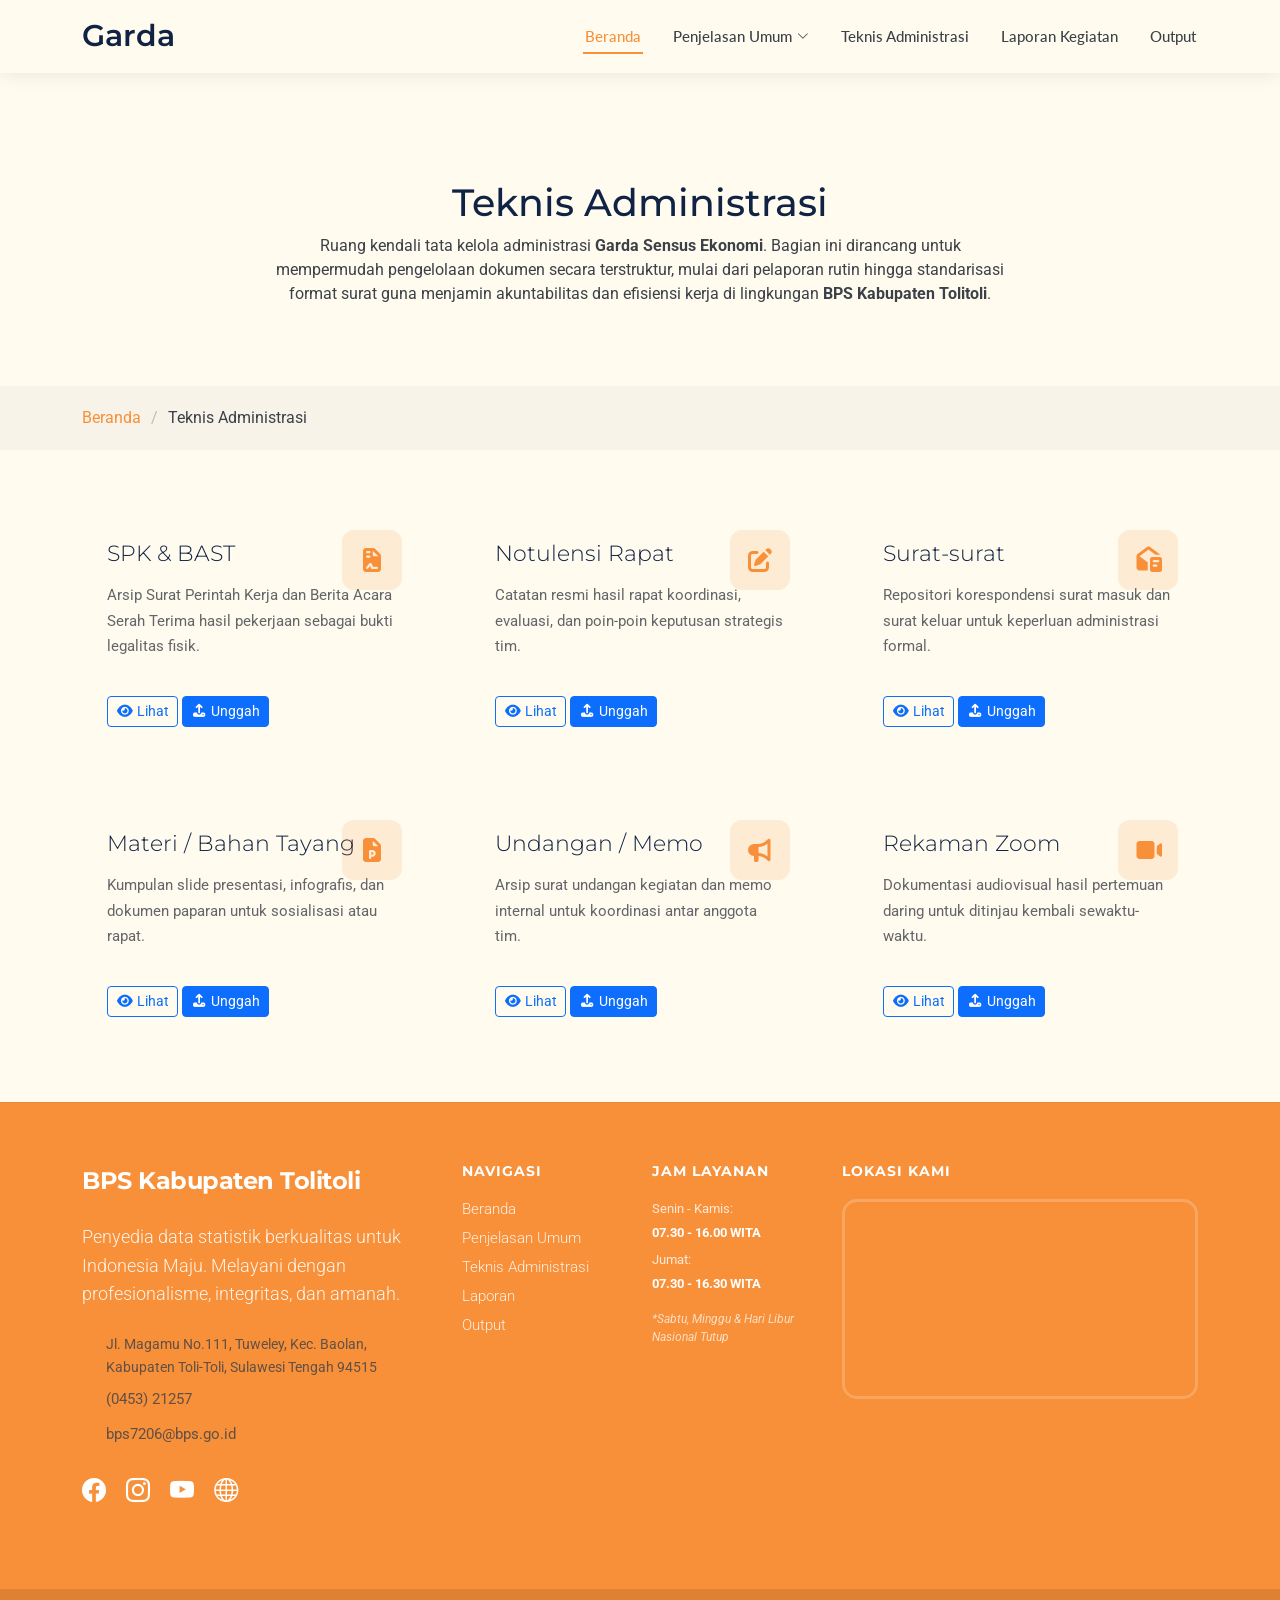
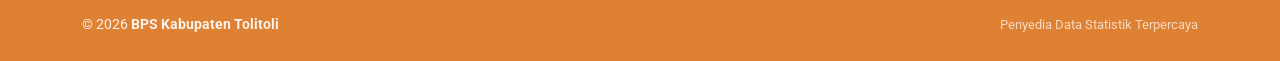
==== administrasi.html @ 2166f440 "push lagi ya" ====
<!DOCTYPE html>
<html lang="en">

<head>
  <meta charset="utf-8">
  <meta content="width=device-width, initial-scale=1.0" name="viewport">
  <title>Teknis Administrasi Garda Sensus Ekonomi</title>
  <meta name="description" content="">
  <meta name="keywords" content="">

  <!-- Favicons -->
  <link href="assets/img/favicon.png" rel="icon">
  <link href="assets/img/apple-touch-icon.png" rel="apple-touch-icon">

  <!-- Fonts -->
  <link href="https://fonts.googleapis.com" rel="preconnect">
  <link href="https://fonts.gstatic.com" rel="preconnect" crossorigin>
  <link
    href="https://fonts.googleapis.com/css2?family=Roboto:ital,wght@0,100;0,300;0,400;0,500;0,700;0,900;1,100;1,300;1,400;1,500;1,700;1,900&family=Montserrat:ital,wght@0,100;0,200;0,300;0,400;0,500;0,600;0,700;0,800;0,900;1,100;1,200;1,300;1,400;1,500;1,600;1,700;1,800;1,900&family=Lato:ital,wght@0,100;0,300;0,400;0,700;0,900;1,100;1,300;1,400;1,700;1,900&display=swap"
    rel="stylesheet">

  <!-- Vendor CSS Files -->
  <link href="assets/vendor/bootstrap/css/bootstrap.min.css" rel="stylesheet">
  <link href="assets/vendor/bootstrap-icons/bootstrap-icons.css" rel="stylesheet">
  <link href="assets/vendor/aos/aos.css" rel="stylesheet">
  <link href="assets/vendor/glightbox/css/glightbox.min.css" rel="stylesheet">
  <link href="assets/vendor/fontawesome-free/css/all.min.css" rel="stylesheet">
  <link href="assets/vendor/swiper/swiper-bundle.min.css" rel="stylesheet">

  <!-- Main CSS File -->
  <link href="assets/css/main.css" rel="stylesheet">

  <!-- =======================================================
  * Template Name: Garda
  * Template URL: https://bootstrapmade.com/Garda-bootstrap-template/
  * Updated: Jul 23 2025 with Bootstrap v5.3.7
  * Author: BootstrapMade.com
  * License: https://bootstrapmade.com/license/
  ======================================================== -->
</head>

<body class="administrasi-page">

  <header id="header" class="header fixed-top">

    <div class="branding d-flex align-items-cente">

       <div class="container position-relative d-flex align-items-center justify-content-between">
        <a href="index.html" class="logo d-flex align-items-center">
          <!-- Uncomment the line below if you also wish to use an image logo -->
          <!-- <img src="assets/img/logo.webp" alt=""> -->
          <h1 class="sitename">Garda</h1>
        </a>

        <nav id="navmenu" class="navmenu">
          <ul>
             <li><a href="index.html" class="active">Beranda</a></li>
            <li class="dropdown"><a href="penjelasan.html"><span>Penjelasan Umum</span> <i class="bi bi-chevron-down toggle-dropdown"></i></a>
            <ul>
              <li><a href="penjelasan.html">Sensus Ekonomi</a></li>
              <li><a href="tim.html">Tim Pelaksana</a></li>
              <li><a href="kbli.html">KBLI</a></li>
            </ul>
            </li>
            <li><a href="administrasi.html">Teknis Administrasi</a></li>
            <li><a href="laporan.html">Laporan Kegiatan</a></li>
            <li><a href="publikasi.html">Output</a></li>
        </nav>

      </div>

    </div>

  </header>

  <main class="main">

    <div class="page-title">
  <div class="heading">
    <div class="container">
      <div class="row d-flex justify-content-center text-center">
        <div class="col-lg-8">
          <h1 class="heading-title">Teknis Administrasi</h1>
          <p class="mb-0">
            Ruang kendali tata kelola administrasi <strong>Garda Sensus Ekonomi</strong>. 
            Bagian ini dirancang untuk mempermudah pengelolaan dokumen secara terstruktur, 
            mulai dari pelaporan rutin hingga standarisasi format surat guna menjamin 
            akuntabilitas dan efisiensi kerja di lingkungan <strong>BPS Kabupaten Tolitoli</strong>.
          </p>
        </div>
      </div>
    </div>
  </div>
  <nav class="breadcrumbs">
    <div class="container">
      <ol>
        <li><a href="index.html">Beranda</a></li>
        <li class="current">Teknis Administrasi</li>
      </ol>
    </div>
  </nav>
</div>


    <section id="administration" class="administrasi section">

  <div class="container" data-aos="fade-up" data-aos-delay="100">

    <div class="row g-5">

      <div class="col-lg-4 col-md-6" data-aos="fade-up" data-aos-delay="100">
        <div class="administrasi-card">
          <div class="administrasi-icon">
            <i class="fas fa-file-contract"></i>
          </div>
          <div class="administrasi-content">
            <h3>SPK & BAST</h3>
            <p>Arsip Surat Perintah Kerja dan Berita Acara Serah Terima hasil pekerjaan sebagai bukti legalitas fisik.</p>
            <div class="admin-actions mt-3">
              <a href="https://drive.google.com/open?id=1P-0FDUHivV0PxVBjLTnpWnWjV_dIETHC&usp=drive_fs" target="_blank" class="btn btn-sm btn-outline-primary"><i class="fas fa-eye"></i> Lihat</a>
              <a href="https://drive.google.com/open?id=1P-0FDUHivV0PxVBjLTnpWnWjV_dIETHC&usp=drive_fs" target="_blank" class="btn btn-sm btn-primary"><i class="fas fa-upload"></i> Unggah</a>
            </div>
          </div>
        </div>
      </div>

      <div class="col-lg-4 col-md-6" data-aos="fade-up" data-aos-delay="200">
        <div class="administrasi-card">
          <div class="administrasi-icon">
            <i class="fas fa-edit"></i>
          </div>
          <div class="administrasi-content">
            <h3>Notulensi Rapat</h3>
            <p>Catatan resmi hasil rapat koordinasi, evaluasi, dan poin-poin keputusan strategis tim.</p>
            <div class="admin-actions mt-3">
              <a href="https://drive.google.com/open?id=1msgdlJ3y1T_VR_vnIwC_SamZsKoC79ji&usp=drive_fs" target="_blank" class="btn btn-sm btn-outline-primary"><i class="fas fa-eye"></i> Lihat</a>
              <a href="https://drive.google.com/open?id=1msgdlJ3y1T_VR_vnIwC_SamZsKoC79ji&usp=drive_fs" target="_blank" class="btn btn-sm btn-primary"><i class="fas fa-upload"></i> Unggah</a>
            </div>
          </div>
        </div>
      </div>

      <div class="col-lg-4 col-md-6" data-aos="fade-up" data-aos-delay="300">
        <div class="administrasi-card">
          <div class="administrasi-icon">
            <i class="fas fa-envelope-open-text"></i>
          </div>
          <div class="administrasi-content">
            <h3>Surat-surat</h3>
            <p>Repositori korespondensi surat masuk dan surat keluar untuk keperluan administrasi formal.</p>
            <div class="admin-actions mt-3">
              <a href="https://drive.google.com/open?id=1wO98ggQ3fgaYRsSZvo2kFAhRefDLG16Z&usp=drive_fs" target="_blank" class="btn btn-sm btn-outline-primary"><i class="fas fa-eye"></i> Lihat</a>
              <a href="https://drive.google.com/open?id=1wO98ggQ3fgaYRsSZvo2kFAhRefDLG16Z&usp=drive_fs" target="_blank" class="btn btn-sm btn-primary"><i class="fas fa-upload"></i> Unggah</a>
            </div>
          </div>
        </div>
      </div>

      <div class="col-lg-4 col-md-6" data-aos="fade-up" data-aos-delay="100">
        <div class="administrasi-card">
          <div class="administrasi-icon">
            <i class="fas fa-file-powerpoint"></i>
          </div>
          <div class="administrasi-content">
            <h3>Materi / Bahan Tayang</h3>
            <p>Kumpulan slide presentasi, infografis, dan dokumen paparan untuk sosialisasi atau rapat.</p>
            <div class="admin-actions mt-3">
              <a href="https://drive.google.com/open?id=1BdbtXrxg4dm65u33JJYekwu1gs875p7P&usp=drive_fs" target="_blank" class="btn btn-sm btn-outline-primary"><i class="fas fa-eye"></i> Lihat</a>
              <a href="https://drive.google.com/open?id=1BdbtXrxg4dm65u33JJYekwu1gs875p7P&usp=drive_fs" target="_blank" class="btn btn-sm btn-primary"><i class="fas fa-upload"></i> Unggah</a>
            </div>
          </div>
        </div>
      </div>

      <div class="col-lg-4 col-md-6" data-aos="fade-up" data-aos-delay="200">
        <div class="administrasi-card">
          <div class="administrasi-icon">
            <i class="fas fa-bullhorn"></i>
          </div>
          <div class="administrasi-content">
            <h3>Undangan / Memo</h3>
            <p>Arsip surat undangan kegiatan dan memo internal untuk koordinasi antar anggota tim.</p>
            <div class="admin-actions mt-3">
              <a href="https://drive.google.com/open?id=18UB121H949dPZmFdkgupV06TaBXn5PBU&usp=drive_fs" target="_blank" class="btn btn-sm btn-outline-primary"><i class="fas fa-eye"></i> Lihat</a>
              <a href="https://drive.google.com/open?id=18UB121H949dPZmFdkgupV06TaBXn5PBU&usp=drive_fs" target="_blank" class="btn btn-sm btn-primary"><i class="fas fa-upload"></i> Unggah</a>
            </div>
          </div>
        </div>
      </div>

      <div class="col-lg-4 col-md-6" data-aos="fade-up" data-aos-delay="300">
        <div class="administrasi-card">
          <div class="administrasi-icon">
            <i class="fas fa-video"></i>
          </div>
          <div class="administrasi-content">
            <h3>Rekaman Zoom</h3>
            <p>Dokumentasi audiovisual hasil pertemuan daring untuk ditinjau kembali sewaktu-waktu.</p>
            <div class="admin-actions mt-3">
              <a href="https://drive.google.com/open?id=1wtiLKe7yTajeYJcv5vy4sDm6y9-7ROGB&usp=drive_fs" target="_blank" class="btn btn-sm btn-outline-primary"><i class="fas fa-eye"></i> Lihat</a>
              <a href="https://drive.google.com/open?id=1wtiLKe7yTajeYJcv5vy4sDm6y9-7ROGB&usp=drive_fs" target="_blank" class="btn btn-sm btn-primary"><i class="fas fa-upload"></i> Unggah</a>
            </div>
          </div>
        </div>
      </div>

    </div>
  </div>

</section>
  </main>

<footer id="footer" class="footer-16 footer position-relative" style="background-color: var(--accent-color); color: #ffffff; padding-top: 60px;">

  <div class="container">
    <div class="footer-main" data-aos="fade-up" data-aos-delay="100">
      <div class="row align-items-start">

        <div class="col-lg-4">
          <div class="brand-section">
            <a href="index.html" class="logo d-flex align-items-center mb-4" style="text-decoration: none;">
              <span class="sitename" style="color: #ffffff; font-weight: 700; font-size: 1.5rem;">BPS Kabupaten Tolitoli</span>
            </a>
            <p class="brand-description" style="color: rgba(255, 255, 255, 0.9); line-height: 1.6;">
              Penyedia data statistik berkualitas untuk Indonesia Maju. Melayani dengan profesionalisme, integritas, dan amanah.
            </p>

            <div class="contact-info mt-4">
              <div class="contact-item mb-2">
                <i class="bi bi-geo-alt-fill me-2"></i>
                <span style="font-size: 0.9rem;">Jl. Magamu No.111, Tuweley, Kec. Baolan, Kabupaten Toli-Toli, Sulawesi Tengah 94515</span>
              </div>
              <div class="contact-item mb-2">
                <i class="bi bi-telephone-fill me-2"></i>
                <span>(0453) 21257</span>
              </div>
              <div class="contact-item mb-2">
                <i class="bi bi-envelope-fill me-2"></i>
                <span>bps7206@bps.go.id</span>
              </div>
            </div>

            <div class="social-links mt-4">
              <a href="" class="me-3 text-white"><i class="bi bi-facebook fs-4"></i></a>
              <a href="" class="me-3 text-white"><i class="bi bi-instagram fs-4"></i></a>
              <a href="" class="me-3 text-white"><i class="bi bi-youtube fs-4"></i></a>
              <a href="" class="text-white"><i class="bi bi-globe fs-4"></i></a>
            </div>
          </div>
        </div>

        <div class="col-lg-4 mt-5 mt-lg-0">
          <div class="row">
            <div class="col-6">
              <div class="nav-column">
                <h6 style="color: #ffffff; font-weight: 700; text-transform: uppercase; font-size: 0.85rem; letter-spacing: 1px; margin-bottom: 20px;">Navigasi</h6>
                <nav class="footer-nav d-flex flex-column gap-2">
                 <a href="index.html" style="color: rgba(255, 255, 255, 0.85); text-decoration: none; transition: 0.3s;">Beranda</a>
                  <a href="penjelasan.html" style="color: rgba(255, 255, 255, 0.85); text-decoration: none; transition: 0.3s;">Penjelasan Umum</a>
                  <a href="administrasi.html" style="color: rgba(255, 255, 255, 0.85); text-decoration: none; transition: 0.3s;">Teknis Administrasi</a>
                  <a href="laporan.html" style="color: rgba(255, 255, 255, 0.85); text-decoration: none; transition: 0.3s;">Laporan</a>
                  <a href="publikasi.html" style="color: rgba(255, 255, 255, 0.85); text-decoration: none; transition: 0.3s;">Output</a>
                </nav>
              </div>
            </div>
            <div class="col-6">
              <div class="nav-column">
                <h6 style="color: #ffffff; font-weight: 700; text-transform: uppercase; font-size: 0.85rem; letter-spacing: 1px; margin-bottom: 20px;">Jam Layanan</h6>
                <p class="small mb-1" style="opacity: 0.8;">Senin - Kamis:</p>
                <p class="fw-bold small mb-2">07.30 - 16.00 WITA</p>
                <p class="small mb-1" style="opacity: 0.8;">Jumat:</p>
                <p class="fw-bold small mb-3">07.30 - 16.30 WITA</p>
                <p style="color: rgba(255, 255, 255, 0.7); font-size: 0.75rem; font-style: italic;">*Sabtu, Minggu & Hari Libur Nasional Tutup</p>
              </div>
            </div>
          </div>
        </div>

        <div class="col-lg-4 mt-5 mt-lg-0">
          <h6 style="color: #ffffff; font-weight: 700; text-transform: uppercase; font-size: 0.85rem; letter-spacing: 1px; margin-bottom: 20px;">Lokasi Kami</h6>
          <div class="map-container" style="width: 100%; height: 200px; border-radius: 15px; overflow: hidden; border: 3px solid rgba(255, 255, 255, 0.2);">
            <iframe 
              src="https://www.google.com/maps/embed?pb=!1m18!1m12!1m3!1d3989.1551286282065!2d120.8198227747264!3d1.0446880624812578!2m3!1f0!2f0!3f0!3m2!1i1024!2i768!4f13.1!3m3!1m2!1s0x32712b4be7b628b7%3A0x602e57994bfb76da!2sBadan%20Pusat%20Statistik%20Kabupaten%20Tolitoli!5e0!3m2!1sen!2sid!4v1776297625755!5m2!1sen!2sid" 
              width="100%" height="100%" style="border:0;" allowfullscreen="" loading="lazy">
            </iframe>
          </div>
        </div>

      </div>
    </div>
  </div>

  <div class="footer-bottom mt-5" style="background-color: rgba(0, 0, 0, 0.1); padding: 25px 0;">
    <div class="container">
      <div class="row align-items-center">
        <div class="col-md-6 text-center text-md-start">
          <p class="mb-0" style="font-size: 0.9rem; opacity: 0.9;">© 2026 <strong>BPS Kabupaten Tolitoli</strong></p>
        </div>
        <div class="col-md-6 text-center text-md-end">
          <div class="credits" style="font-size: 0.8rem; opacity: 0.7;">
              Penyedia Data Statistik Terpercaya
          </div>
        </div>
      </div>
    </div>
  </div>

</footer>

  <!-- Scroll Top -->
  <a href="#!" id="scroll-top" class="scroll-top d-flex align-items-center justify-content-center"><i
      class="bi bi-arrow-up-short"></i></a>

  <!-- Preloader -->
  <div id="preloader"></div>

  <!-- Vendor JS Files -->
  <script src="assets/vendor/bootstrap/js/bootstrap.bundle.min.js"></script>
  <script src="assets/vendor/php-email-form/validate.js"></script>
  <script src="assets/vendor/aos/aos.js"></script>
  <script src="assets/vendor/glightbox/js/glightbox.min.js"></script>
  <script src="assets/vendor/purecounter/purecounter_vanilla.js"></script>
  <script src="assets/vendor/swiper/swiper-bundle.min.js"></script>

  <!-- Main JS File -->
  <script src="assets/js/main.js"></script>

</body>

</html>
---- assets/css/main.css ----
/**
* Template Name: Clinic
* Template URL: https://bootstrapmade.com/clinic-bootstrap-template/
* Updated: Jul 23 2025 with Bootstrap v5.3.7
* Author: BootstrapMade.com
* License: https://bootstrapmade.com/license/
*/

@charset "UTF-8";

/*--------------------------------------------------------------
# Font & Color Variables
# Help: https://bootstrapmade.com/color-system/
--------------------------------------------------------------*/
/* Fonts */
:root {
  --default-font: "Roboto",  system-ui, -apple-system, "Segoe UI", Roboto, "Helvetica Neue", Arial, "Noto Sans", "Liberation Sans", sans-serif, "Apple Color Emoji", "Segoe UI Emoji", "Segoe UI Symbol", "Noto Color Emoji";
  --heading-font: "Montserrat",  sans-serif;
  --nav-font: "Lato",  sans-serif;
}

/* Global Colors - The following color variables are used throughout the website. Updating them here will change the color scheme of the entire website */
:root { 
  --background-color: #fffbee; /* Background color for the entire website, including individual sections */
  --default-color: #3c4049; /* Default color used for the majority of the text content across the entire website */
  --heading-color: #112344; /* Color for headings, subheadings and title throughout the website */
  --accent-color: #f79039; /* Accent color that represents your brand on the website. It's used for buttons, links, and other elements that need to stand out */
  --surface-color: #fffbee; /* The surface color is used as a background of boxed elements within sections, such as cards, icon boxes, or other elements that require a visual separation from the global background. */
  --contrast-color: #fffbee; /* Contrast color for text, ensuring readability against backgrounds of accent, heading, or default colors. */
}

/* Nav Menu Colors - The following color variables are used specifically for the navigation menu. They are separate from the global colors to allow for more customization options */
:root {
  --nav-color: #3c4049;  /* The default color of the main navmenu links */
  --nav-hover-color: #f79039; /* Applied to main navmenu links when they are hovered over or active */
  --nav-mobile-background-color: #fffbee; /* Used as the background color for mobile navigation menu */
  --nav-dropdown-background-color: #fffbee; /* Used as the background color for dropdown items that appear when hovering over primary navigation items */
  --nav-dropdown-color: #3c4049; /* Used for navigation links of the dropdown items in the navigation menu. */
  --nav-dropdown-hover-color: #f79039; /* Similar to --nav-hover-color, this color is applied to dropdown navigation links when they are hovered over. */
}

/* Color Presets - These classes override global colors when applied to any section or element, providing reuse of the sam color scheme. */

.light-background {
  --background-color: #f4f8ff;
  --surface-color: #fffbee;
}

.dark-background {
  --background-color: #021418;
  --default-color: #fffbee;
  --heading-color: #fffbee;
  --surface-color: #11262a;
  --contrast-color: #fffbee;
}

/* Smooth scroll */
:root {
  scroll-behavior: smooth;
}

/*--------------------------------------------------------------
# General Styling & Shared Classes
--------------------------------------------------------------*/
body {
  color: var(--default-color);
  background-color: var(--background-color);
  font-family: var(--default-font);
}

a {
  color: var(--accent-color);
  text-decoration: none;
  transition: 0.3s;
}

a:hover {
  color: color-mix(in srgb, var(--accent-color), transparent 25%);
  text-decoration: none;
}

h1,
h2,
h3,
h4,
h5,
h6 {
  color: var(--heading-color);
  font-family: var(--heading-font);
}

/* PHP Email Form Messages
------------------------------*/
.php-email-form .error-message {
  display: none;
  background: #df1529;
  color: #fffbee;
  text-align: left;
  padding: 15px;
  margin-bottom: 24px;
  font-weight: 600;
}

.php-email-form .sent-message {
  display: none;
  color: #fffbee;
  background: #059652;
  text-align: center;
  padding: 15px;
  margin-bottom: 24px;
  font-weight: 600;
}

.php-email-form .loading {
  display: none;
  background: var(--surface-color);
  text-align: center;
  padding: 15px;
  margin-bottom: 24px;
}

.php-email-form .loading:before {
  content: "";
  display: inline-block;
  border-radius: 50%;
  width: 24px;
  height: 24px;
  margin: 0 10px -6px 0;
  border: 3px solid var(--accent-color);
  border-top-color: var(--surface-color);
  animation: php-email-form-loading 1s linear infinite;
}

@keyframes php-email-form-loading {
  0% {
    transform: rotate(0deg);
  }

  100% {
    transform: rotate(360deg);
  }
}

/*--------------------------------------------------------------
# Global Header
--------------------------------------------------------------*/
.header {
  --background-color: rgba(255, 255, 255, 0);
  color: var(--default-color);
  transition: all 0.5s;
  z-index: 997;
  background-color: var(--background-color);
  box-shadow: 0px 0 18px rgba(0, 0, 0, 0.1);
}

.header .topbar {
  background-color: var(--accent-color);
  height: 40px;
  padding: 0;
  font-size: 14px;
  transition: all 0.5s;
}

.header .topbar .contact-info i {
  font-style: normal;
  color: var(--contrast-color);
}

.header .topbar .contact-info i a,
.header .topbar .contact-info i span {
  padding-left: 5px;
  color: var(--contrast-color);
}

@media (max-width: 575px) {

  .header .topbar .contact-info i a,
  .header .topbar .contact-info i span {
    font-size: 13px;
  }
}

.header .topbar .contact-info i a {
  line-height: 0;
  transition: 0.3s;
}

.header .topbar .contact-info i a:hover {
  color: var(--contrast-color);
  text-decoration: underline;
}

.header .topbar .social-links a {
  color: color-mix(in srgb, var(--contrast-color), transparent 40%);
  line-height: 0;
  transition: 0.3s;
  margin-left: 20px;
}

.header .topbar .social-links a:hover {
  color: var(--contrast-color);
}

.header .branding {
  min-height: 60px;
  padding: 10px 0;
}

.header .logo {
  line-height: 1;
}

.header .logo img {
  max-height: 36px;
  margin-right: 8px;
}

.header .logo h1 {
  font-size: 30px;
  margin: 0;
  font-weight: 600;
  color: var(--heading-color);
}

.scrolled .header .topbar {
  height: 0;
  visibility: hidden;
  overflow: hidden;
}

/* Global Header on Scroll
------------------------------*/
.scrolled .header {
  --background-color: #fffbee;
}

/*--------------------------------------------------------------
# Navigation Menu
--------------------------------------------------------------*/
/* Desktop Navigation */
@media (min-width: 1200px) {
  .navmenu {
    padding: 0;
  }

  .navmenu ul {
    margin: 0;
    padding: 0;
    display: flex;
    list-style: none;
    align-items: center;
  }

  .navmenu li {
    position: relative;
  }

  .navmenu>ul>li {
    white-space: nowrap;
    padding: 15px 14px;
  }

  .navmenu>ul>li:last-child {
    padding-right: 0;
  }

  .navmenu a,
  .navmenu a:focus {
    color: var(--nav-color);
    font-size: 15px;
    padding: 0 2px;
    font-family: var(--nav-font);
    font-weight: 500;
    display: flex;
    align-items: center;
    justify-content: space-between;
    white-space: nowrap;
    transition: 0.3s;
    position: relative;
  }

  .navmenu a i,
  .navmenu a:focus i {
    font-size: 12px;
    line-height: 0;
    margin-left: 5px;
    transition: 0.3s;
  }

  .navmenu>ul>li>a:before {
    content: "";
    position: absolute;
    width: 100%;
    height: 2px;
    bottom: -6px;
    left: 0;
    background-color: var(--accent-color);
    visibility: hidden;
    width: 0px;
    transition: all 0.3s ease-in-out 0s;
  }

  .navmenu a:hover:before,
  .navmenu li:hover>a:before,
  .navmenu .active:before {
    visibility: visible;
    width: 100%;
  }

  .navmenu li:hover>a,
  .navmenu .active,
  .navmenu .active:focus {
    color: var(--nav-hover-color);
  }

  .navmenu .dropdown ul {
    margin: 0;
    padding: 10px 0;
    background: var(--nav-dropdown-background-color);
    display: block;
    position: absolute;
    visibility: hidden;
    left: 14px;
    top: 130%;
    opacity: 0;
    transition: 0.3s;
    border-radius: 4px;
    z-index: 99;
    box-shadow: 0px 0px 30px rgba(0, 0, 0, 0.1);
  }

  .navmenu .dropdown ul li {
    min-width: 200px;
  }

  .navmenu .dropdown ul a {
    padding: 10px 20px;
    font-size: 15px;
    text-transform: none;
    color: var(--nav-dropdown-color);
  }

  .navmenu .dropdown ul a i {
    font-size: 12px;
  }

  .navmenu .dropdown ul a:hover,
  .navmenu .dropdown ul .active:hover,
  .navmenu .dropdown ul li:hover>a {
    color: var(--nav-dropdown-hover-color);
  }

  .navmenu .dropdown:hover>ul {
    opacity: 1;
    top: 100%;
    visibility: visible;
  }

  .navmenu .dropdown .dropdown ul {
    top: 0;
    left: -90%;
    visibility: hidden;
  }

  .navmenu .dropdown .dropdown:hover>ul {
    opacity: 1;
    top: 0;
    left: -100%;
    visibility: visible;
  }
}

/* Mobile Navigation */
@media (max-width: 1199px) {
  .mobile-nav-toggle {
    color: var(--nav-color);
    font-size: 28px;
    line-height: 0;
    margin-right: 10px;
    cursor: pointer;
    transition: color 0.3s;
  }

  .navmenu {
    padding: 0;
    z-index: 9997;
  }

  .navmenu ul {
    display: none;
    list-style: none;
    position: absolute;
    inset: 60px 20px 20px 20px;
    padding: 10px 0;
    margin: 0;
    border-radius: 6px;
    background-color: var(--nav-mobile-background-color);
    border: 1px solid color-mix(in srgb, var(--default-color), transparent 90%);
    box-shadow: none;
    overflow-y: auto;
    transition: 0.3s;
    z-index: 9998;
  }

  .navmenu a,
  .navmenu a:focus {
    color: var(--nav-dropdown-color);
    padding: 10px 20px;
    font-family: var(--nav-font);
    font-size: 17px;
    font-weight: 500;
    display: flex;
    align-items: center;
    justify-content: space-between;
    white-space: nowrap;
    transition: 0.3s;
  }

  .navmenu a i,
  .navmenu a:focus i {
    font-size: 12px;
    line-height: 0;
    margin-left: 5px;
    width: 30px;
    height: 30px;
    display: flex;
    align-items: center;
    justify-content: center;
    border-radius: 50%;
    transition: 0.3s;
    background-color: color-mix(in srgb, var(--accent-color), transparent 90%);
  }

  .navmenu a i:hover,
  .navmenu a:focus i:hover {
    background-color: var(--accent-color);
    color: var(--contrast-color);
  }

  .navmenu a:hover,
  .navmenu .active,
  .navmenu .active:focus {
    color: var(--nav-dropdown-hover-color);
  }

  .navmenu .active i,
  .navmenu .active:focus i {
    background-color: var(--accent-color);
    color: var(--contrast-color);
    transform: rotate(180deg);
  }

  .navmenu .dropdown ul {
    position: static;
    display: none;
    z-index: 99;
    padding: 10px 0;
    margin: 10px 20px;
    background-color: var(--nav-dropdown-background-color);
    transition: all 0.5s ease-in-out;
  }

  .navmenu .dropdown ul ul {
    background-color: rgba(33, 37, 41, 0.1);
  }

  .navmenu .dropdown>.dropdown-active {
    display: block;
    background-color: rgba(33, 37, 41, 0.03);
  }

  .mobile-nav-active {
    overflow: hidden;
  }

  .mobile-nav-active .mobile-nav-toggle {
    color: #fff;
    position: absolute;
    font-size: 32px;
    top: 15px;
    right: 15px;
    margin-right: 0;
    z-index: 9999;
  }

  .mobile-nav-active .navmenu {
    position: fixed;
    overflow: hidden;
    inset: 0;
    background: rgba(33, 37, 41, 0.8);
    transition: 0.3s;
  }

  .mobile-nav-active .navmenu>ul {
    display: block;
  }
}

/*--------------------------------------------------------------
# Global Footer
--------------------------------------------------------------*/
.footer-16 {
  background: var(--background-color);
  color: var(--default-color);
  font-size: 15px;
  padding: 100px 0 0;
  border-top: 1px solid color-mix(in srgb, var(--default-color), transparent 92%);
}

.footer-16 .footer-main {
  margin-bottom: 80px;
}

.footer-16 .brand-section .logo {
  text-decoration: none;
}

.footer-16 .brand-section .logo .sitename {
  font-family: var(--heading-font);
  font-size: 32px;
  font-weight: 300;
  color: var(--heading-color);
  letter-spacing: -0.5px;
}

.footer-16 .brand-section .brand-description {
  font-size: 18px;
  line-height: 1.7;
  color: color-mix(in srgb, var(--default-color), transparent 25%);
  font-weight: 300;
  max-width: 380px;
  margin: 0;
}

.footer-16 .brand-section .contact-info .contact-item {
  display: flex;
  align-items: flex-start;
  margin-bottom: 16px;
  font-size: 15px;
  color: color-mix(in srgb, var(--default-color), transparent 20%);
}

.footer-16 .brand-section .contact-info .contact-item i {
  font-size: 16px;
  color: var(--accent-color);
  margin-right: 12px;
  margin-top: 3px;
  flex-shrink: 0;
}

.footer-16 .brand-section .contact-info .contact-item span {
  line-height: 1.6;
}

.footer-16 .footer-nav-wrapper {
  padding-left: 60px;
}

@media (max-width: 991px) {
  .footer-16 .footer-nav-wrapper {
    padding-left: 0;
    margin-top: 50px;
  }
}

.footer-16 .nav-column {
  margin-bottom: 40px;
}

.footer-16 .nav-column h6 {
  font-family: var(--heading-font);
  font-size: 16px;
  font-weight: 400;
  color: var(--heading-color);
  margin-bottom: 24px;
  letter-spacing: 0.3px;
}

.footer-16 .nav-column .footer-nav {
  display: flex;
  flex-direction: column;
  gap: 12px;
}

.footer-16 .nav-column .footer-nav a {
  color: color-mix(in srgb, var(--default-color), transparent 30%);
  text-decoration: none;
  font-size: 15px;
  font-weight: 300;
  transition: all 0.3s ease;
  line-height: 1.4;
}

.footer-16 .nav-column .footer-nav a:hover {
  color: var(--accent-color);
  transform: translateX(4px);
}

.footer-16 .footer-social {
  padding: 50px 0;
  border-top: 1px solid color-mix(in srgb, var(--default-color), transparent 94%);
  border-bottom: 1px solid color-mix(in srgb, var(--default-color), transparent 94%);
}

.footer-16 .footer-social .newsletter-section h5 {
  font-family: var(--heading-font);
  font-size: 20px;
  font-weight: 300;
  color: var(--heading-color);
  margin-bottom: 12px;
  letter-spacing: -0.2px;
}

.footer-16 .footer-social .newsletter-section p {
  font-size: 16px;
  color: color-mix(in srgb, var(--default-color), transparent 35%);
  margin: 0;
  line-height: 1.6;
  max-width: 340px;
}

.footer-16 .footer-social .social-section {
  display: flex;
  justify-content: flex-end;
}

@media (max-width: 991px) {
  .footer-16 .footer-social .social-section {
    justify-content: flex-start;
    margin-top: 30px;
  }
}

.footer-16 .footer-social .social-links {
  display: flex;
  gap: 32px;
  align-items: center;
}

@media (max-width: 576px) {
  .footer-16 .footer-social .social-links {
    gap: 20px;
    flex-wrap: wrap;
  }
}

.footer-16 .footer-social .social-links .social-link {
  display: flex;
  align-items: center;
  gap: 8px;
  text-decoration: none;
  color: color-mix(in srgb, var(--default-color), transparent 40%);
  font-size: 14px;
  font-weight: 400;
  transition: all 0.3s ease;
}

.footer-16 .footer-social .social-links .social-link i {
  font-size: 18px;
  transition: all 0.3s ease;
}

.footer-16 .footer-social .social-links .social-link span {
  transition: all 0.3s ease;
}

.footer-16 .footer-social .social-links .social-link:hover {
  color: var(--accent-color);
  transform: translateY(-2px);
}

.footer-16 .footer-social .social-links .social-link:hover i {
  transform: scale(1.1);
}

.footer-16 .footer-bottom {
  padding: 30px 0;
}

.footer-16 .footer-bottom .copyright p {
  margin: 0;
  font-size: 14px;
  color: color-mix(in srgb, var(--default-color), transparent 45%);
  font-weight: 300;
}

.footer-16 .footer-bottom .copyright p .sitename {
  color: var(--heading-color);
  font-weight: 400;
}

.footer-16 .footer-bottom .legal-links {
  display: flex;
  align-items: center;
  justify-content: flex-end;
  gap: 24px;
}

@media (max-width: 991px) {
  .footer-16 .footer-bottom .legal-links {
    justify-content: flex-start;
    margin-top: 20px;
    flex-wrap: wrap;
  }
}

.footer-16 .footer-bottom .legal-links a {
  font-size: 13px;
  color: color-mix(in srgb, var(--default-color), transparent 50%);
  text-decoration: none;
  font-weight: 300;
  transition: color 0.3s ease;
}

.footer-16 .footer-bottom .legal-links a:hover {
  color: var(--accent-color);
}

.footer-16 .footer-bottom .legal-links .credits {
  font-size: 12px;
  color: color-mix(in srgb, var(--default-color), transparent 60%);
  margin-left: 8px;
  padding-left: 24px;
  border-left: 1px solid color-mix(in srgb, var(--default-color), transparent 90%);
}

@media (max-width: 576px) {
  .footer-16 .footer-bottom .legal-links .credits {
    margin-left: 0;
    padding-left: 0;
    border-left: none;
    width: 100%;
    margin-top: 12px;
  }
}

.footer-16 .footer-bottom .legal-links .credits a {
  color: var(--accent-color);
  font-size: 12px;
}

.footer-16 .footer-bottom .legal-links .credits a:hover {
  text-decoration: underline;
}

@media (max-width: 768px) {
  .footer-16 {
    padding: 70px 0 0;
  }

  .footer-16 .brand-section {
    text-align: center;
    margin-bottom: 50px;
  }

  .footer-16 .brand-section .brand-description {
    max-width: none;
  }

  .footer-16 .brand-section .contact-info {
    text-align: left;
    display: inline-block;
  }

  .footer-16 .footer-nav-wrapper .nav-column {
    text-align: left;
  }

  .footer-16 .footer-nav-wrapper .nav-column h6 {
    margin-bottom: 16px;
  }

  .footer-16 .footer-nav-wrapper .nav-column .footer-nav {
    gap: 10px;
  }

  .footer-16 .footer-social {
    text-align: center;
  }

  .footer-16 .footer-social .newsletter-section p {
    max-width: none;
  }

  .footer-16 .footer-social .social-links {
    justify-content: center;
  }

  .footer-16 .footer-bottom {
    text-align: center;
  }

  .footer-16 .footer-bottom .legal-links {
    justify-content: center;
  }
}

/*--------------------------------------------------------------
# Preloader
--------------------------------------------------------------*/
#preloader {
  position: fixed;
  inset: 0;
  z-index: 9999;
  overflow: hidden;
  background-color: var(--background-color);
  transition: all 0.6s ease-out;
  width: 100%;
  height: 100vh;
}

#preloader:before,
#preloader:after {
  content: "";
  position: absolute;
  border: 4px solid var(--accent-color);
  border-radius: 50%;
  animation: animate-preloader 2s cubic-bezier(0, 0.2, 0.8, 1) infinite;
}

#preloader:after {
  animation-delay: -0.5s;
}

@keyframes animate-preloader {
  0% {
    width: 10px;
    height: 10px;
    top: calc(50% - 5px);
    left: calc(50% - 5px);
    opacity: 1;
  }

  100% {
    width: 72px;
    height: 72px;
    top: calc(50% - 36px);
    left: calc(50% - 36px);
    opacity: 0;
  }
}

/*--------------------------------------------------------------
# Scroll Top Button
--------------------------------------------------------------*/
.scroll-top {
  position: fixed;
  visibility: hidden;
  opacity: 0;
  right: 15px;
  bottom: -15px;
  z-index: 99999;
  background-color: var(--accent-color);
  width: 44px;
  height: 44px;
  border-radius: 50px;
  transition: all 0.4s;
}

.scroll-top i {
  font-size: 24px;
  color: var(--contrast-color);
  line-height: 0;
}

.scroll-top:hover {
  background-color: color-mix(in srgb, var(--accent-color), transparent 20%);
  color: var(--contrast-color);
}

.scroll-top.active {
  visibility: visible;
  opacity: 1;
  bottom: 15px;
}

/*--------------------------------------------------------------
# Disable aos animation delay on mobile devices
--------------------------------------------------------------*/
@media screen and (max-width: 768px) {
  [data-aos-delay] {
    transition-delay: 0 !important;
  }
}

/*--------------------------------------------------------------
# Global Page Titles & Breadcrumbs
--------------------------------------------------------------*/
.page-title {
  color: var(--default-color);
  background-color: var(--background-color);
  position: relative;
  padding-top: 100px;
}

.page-title .heading {
  padding: 80px 0;
}

.page-title .heading h1 {
  font-size: 38px;
  font-weight: 500;
}

.page-title nav {
  background-color: color-mix(in srgb, var(--default-color), transparent 96%);
  padding: 20px 0;
}

.page-title nav ol {
  display: flex;
  flex-wrap: wrap;
  list-style: none;
  padding: 0;
  margin: 0;
  font-size: 16px;
  font-weight: 400;
}

.page-title nav ol li+li {
  padding-left: 10px;
}

.page-title nav ol li+li::before {
  content: "/";
  display: inline-block;
  padding-right: 10px;
  color: color-mix(in srgb, var(--default-color), transparent 70%);
}

/*--------------------------------------------------------------
# Global Sections
--------------------------------------------------------------*/
section,
.section {
  color: var(--default-color);
  background-color: var(--background-color);
  padding: 60px 0;
  scroll-margin-top: 90px;
  overflow: clip;
}

@media (max-width: 1199px) {

  section,
  .section {
    scroll-margin-top: 66px;
  }
}

/*--------------------------------------------------------------
# Global Section Titles
--------------------------------------------------------------*/
.section-title {
  text-align: center;
  padding-bottom: 60px;
  position: relative;
}

.section-title h2 {
  font-size: 32px;
  font-weight: 500;
  margin-bottom: 20px;
  padding-bottom: 20px;
  position: relative;
}

.section-title h2:before {
  content: "";
  position: absolute;
  display: block;
  width: 160px;
  height: 1px;
  background: color-mix(in srgb, var(--default-color), transparent 60%);
  left: 0;
  right: 0;
  bottom: 1px;
  margin: auto;
}

.section-title h2::after {
  content: "";
  position: absolute;
  display: block;
  width: 60px;
  height: 3px;
  background: var(--accent-color);
  left: 0;
  right: 0;
  bottom: 0;
  margin: auto;
}

.section-title p {
  margin-bottom: 0;
}

/*--------------------------------------------------------------
# Hero Section
--------------------------------------------------------------*/
.hero {
  position: relative;
  min-height: 100vh;
  display: flex;
  align-items: center;
  background: linear-gradient(135deg, var(--surface-color) 0%, color-mix(in srgb, var(--accent-color), transparent 95%) 100%);
  overflow: hidden;
}

.hero::before {
  content: "";
  position: absolute;
  top: 0;
  left: 0;
  right: 0;
  bottom: 0;
  background: url("../img/bg/abstract-bg-3.webp") center/cover;
  opacity: 0.08;
  z-index: 0;
}

.hero .container {
  position: relative;
  z-index: 1;
}

.hero .hero-content {
  padding: 2rem 0;
}

.hero .hero-content .trust-badges {
  display: flex;
  gap: 1.5rem;
  flex-wrap: wrap;
}

.hero .hero-content .trust-badges .badge-item {
  display: flex;
  align-items: center;
  gap: 0.5rem;
  padding: 0.5rem 1rem;
  background: color-mix(in srgb, var(--accent-color), transparent 90%);
  border-radius: 50px;
  color: var(--accent-color);
  font-size: 0.875rem;
  font-weight: 500;
}

.hero .hero-content .trust-badges .badge-item i {
  font-size: 1rem;
}

@media (max-width: 576px) {
  .hero .hero-content .trust-badges {
    gap: 0.75rem;
  }

  .hero .hero-content .trust-badges .badge-item {
    font-size: 0.75rem;
    padding: 0.4rem 0.8rem;
  }
}

.hero .hero-content h1 {
  font-size: 3.5rem;
  font-weight: 700;
  line-height: 1.2;
  margin: 1.5rem 0;
  color: var(--heading-color);
}

.hero .hero-content h1 .highlight {
  color: var(--accent-color);
  position: relative;
}

.hero .hero-content h1 .highlight::after {
  content: "";
  position: absolute;
  bottom: 0;
  left: 0;
  right: 0;
  height: 3px;
  background: var(--accent-color);
  border-radius: 2px;
}

@media (max-width: 992px) {
  .hero .hero-content h1 {
    font-size: 2.5rem;
  }
}

@media (max-width: 576px) {
  .hero .hero-content h1 {
    font-size: 2rem;
  }
}

.hero .hero-content .hero-description {
  font-size: 1.125rem;
  line-height: 1.7;
  color: color-mix(in srgb, var(--default-color), transparent 20%);
  margin-bottom: 2rem;
  max-width: 500px;
}

.hero .hero-content .hero-stats {
  display: flex;
  gap: 2rem;
}

.hero .hero-content .hero-stats .stat-item {
  text-align: left;
}

.hero .hero-content .hero-stats .stat-item h3 {
  font-size: 2rem;
  font-weight: 700;
  color: var(--accent-color);
  margin: 0;
  line-height: 1;
}

.hero .hero-content .hero-stats .stat-item p {
  color: color-mix(in srgb, var(--default-color), transparent 30%);
  margin: 0.25rem 0 0 0;
  font-size: 0.875rem;
  font-weight: 500;
}

@media (max-width: 576px) {
  .hero .hero-content .hero-stats {
    gap: 1rem;
  }

  .hero .hero-content .hero-stats .stat-item h3 {
    font-size: 1.5rem;
  }
}

.hero .hero-content .hero-actions {
  display: flex;
  gap: 1rem;
  align-items: center;
  margin-bottom: 2rem;
}

.hero .hero-content .hero-actions .btn {
  padding: 1rem 2rem;
  font-weight: 600;
  border-radius: 50px;
  text-decoration: none;
  display: inline-flex;
  align-items: center;
  transition: all 0.3s ease;
  border: 2px solid transparent;
}

.hero .hero-content .hero-actions .btn.btn-primary {
  background: var(--accent-color);
  color: var(--contrast-color);
}

.hero .hero-content .hero-actions .btn.btn-primary:hover {
  background: color-mix(in srgb, var(--accent-color), black 10%);
  transform: translateY(-2px);
}

.hero .hero-content .hero-actions .btn.btn-outline {
  color: var(--accent-color);
  border-color: var(--accent-color);
  background: transparent;
}

.hero .hero-content .hero-actions .btn.btn-outline:hover {
  background: var(--accent-color);
  color: var(--contrast-color);
}

@media (max-width: 576px) {
  .hero .hero-content .hero-actions {
    flex-direction: column;
    align-items: stretch;
  }

  .hero .hero-content .hero-actions .btn {
    text-align: center;
    justify-content: center;
  }
}

.hero .hero-content .emergency-contact {
  display: flex;
  align-items: center;
  gap: 1rem;
  padding: 1rem;
  background: color-mix(in srgb, var(--surface-color), transparent 50%);
  border: 1px solid color-mix(in srgb, var(--accent-color), transparent 80%);
  border-radius: 12px;
  backdrop-filter: blur(10px);
}

.hero .hero-content .emergency-contact .emergency-icon {
  width: 50px;
  height: 50px;
  background: var(--accent-color);
  color: var(--contrast-color);
  border-radius: 50%;
  display: flex;
  align-items: center;
  justify-content: center;
  font-size: 1.25rem;
}

.hero .hero-content .emergency-contact .emergency-info small {
  display: block;
  color: color-mix(in srgb, var(--default-color), transparent 40%);
  font-size: 0.75rem;
  margin-bottom: 0.25rem;
}

.hero .hero-content .emergency-contact .emergency-info strong {
  color: var(--heading-color);
  font-size: 1.125rem;
  font-weight: 600;
}

.hero .hero-visual {
  position: relative;
  height: 600px;
}

.hero .hero-visual .main-image {
  position: relative;
  height: 100%;
  border-radius: 20px;
  overflow: hidden;
  box-shadow: 0 20px 60px color-mix(in srgb, var(--default-color), transparent 85%);
}

.hero .hero-visual .main-image img {
  width: 100%;
  height: 100%;
  object-fit: cover;
}

.hero .hero-visual .main-image .floating-card {
  position: absolute;
  background: var(--surface-color);
  padding: 1.5rem;
  border-radius: 16px;
  box-shadow: 0 15px 40px color-mix(in srgb, var(--default-color), transparent 85%);
  backdrop-filter: blur(10px);
  border: 1px solid color-mix(in srgb, var(--default-color), transparent 90%);
}

.hero .hero-visual .main-image .floating-card.appointment-card {
  top: 20px;
  right: 20px;
  display: flex;
  align-items: center;
  gap: 1rem;
  min-width: 200px;
}

.hero .hero-visual .main-image .floating-card.appointment-card .card-icon {
  width: 50px;
  height: 50px;
  background: color-mix(in srgb, var(--accent-color), transparent 90%);
  color: var(--accent-color);
  border-radius: 12px;
  display: flex;
  align-items: center;
  justify-content: center;
  font-size: 1.25rem;
}

.hero .hero-visual .main-image .floating-card.appointment-card .card-content h6 {
  margin: 0 0 0.25rem 0;
  color: var(--heading-color);
  font-weight: 600;
  font-size: 0.875rem;
}

.hero .hero-visual .main-image .floating-card.appointment-card .card-content p {
  margin: 0 0 0.25rem 0;
  color: var(--default-color);
  font-weight: 600;
  font-size: 1rem;
}

.hero .hero-visual .main-image .floating-card.appointment-card .card-content small {
  color: color-mix(in srgb, var(--default-color), transparent 40%);
  font-size: 0.75rem;
}

.hero .hero-visual .main-image .floating-card.rating-card {
  bottom: 20px;
  left: 20px;
  text-align: center;
  min-width: 140px;
}

.hero .hero-visual .main-image .floating-card.rating-card .rating-stars {
  color: #ffc107;
  margin-bottom: 0.5rem;
}

.hero .hero-visual .main-image .floating-card.rating-card .rating-stars i {
  font-size: 1rem;
}

.hero .hero-visual .main-image .floating-card.rating-card h6 {
  margin: 0 0 0.25rem 0;
  color: var(--heading-color);
  font-weight: 700;
  font-size: 1.125rem;
}

.hero .hero-visual .main-image .floating-card.rating-card small {
  color: color-mix(in srgb, var(--default-color), transparent 40%);
  font-size: 0.75rem;
}

@media (max-width: 768px) {
  .hero .hero-visual .main-image .floating-card.appointment-card {
    right: 10px;
    top: 10px;
    padding: 1rem;
    min-width: 160px;
  }

  .hero .hero-visual .main-image .floating-card.rating-card {
    left: 10px;
    bottom: 10px;
    padding: 1rem;
    min-width: 120px;
  }
}

.hero .hero-visual .background-elements {
  position: absolute;
  top: 0;
  left: 0;
  right: 0;
  bottom: 0;
  z-index: -1;
}

.hero .hero-visual .background-elements .element {
  position: absolute;
  border-radius: 50%;
  background: var(--accent-color);
  opacity: 0.1;
}

.hero .hero-visual .background-elements .element.element-1 {
  width: 200px;
  height: 200px;
  top: -50px;
  left: -50px;
  animation: float1 6s ease-in-out infinite;
}

.hero .hero-visual .background-elements .element.element-2 {
  width: 150px;
  height: 150px;
  bottom: -30px;
  right: -30px;
  animation: float2 8s ease-in-out infinite;
}

.hero .hero-visual .background-elements .element.element-3 {
  width: 100px;
  height: 100px;
  top: 50%;
  left: -25px;
  transform: translateY(-50%);
  animation: float3 7s ease-in-out infinite;
}

@media (max-width: 992px) {
  .hero .hero-visual {
    height: 400px;
    margin-top: 2rem;
  }
}

@keyframes float1 {

  0%,
  100% {
    transform: translateY(0px) rotate(0deg);
  }

  50% {
    transform: translateY(-20px) rotate(180deg);
  }
}

@keyframes float2 {

  0%,
  100% {
    transform: translateY(0px) rotate(0deg);
  }

  50% {
    transform: translateY(-15px) rotate(-180deg);
  }
}

@keyframes float3 {

  0%,
  100% {
    transform: translateY(-50%) rotate(0deg);
  }

  50% {
    transform: translateY(-70%) rotate(180deg);
  }
}

/*--------------------------------------------------------------
# Home About Section
--------------------------------------------------------------*/
.home-about {
  padding: 100px 0;
  background-color: var(--surface-color);
}

.home-about .about-content .section-heading {
  font-size: 2.5rem;
  font-weight: 300;
  line-height: 1.3;
  margin-bottom: 1.5rem;
}

@media (max-width: 768px) {
  .home-about .about-content .section-heading {
    font-size: 2rem;
  }
}

.home-about .about-content .lead-text {
  font-size: 1.25rem;
  font-weight: 300;
  line-height: 1.7;
  color: color-mix(in srgb, var(--default-color), transparent 15%);
  margin-bottom: 1.5rem;
}

.home-about .about-content p {
  font-size: 1.1rem;
  line-height: 1.8;
  color: color-mix(in srgb, var(--default-color), transparent 20%);
  margin-bottom: 2.5rem;
}

.home-about .about-content .stats-grid {
  display: grid;
  grid-template-columns: repeat(3, 1fr);
  gap: 2rem;
  margin-bottom: 3rem;
}

@media (max-width: 576px) {
  .home-about .about-content .stats-grid {
    grid-template-columns: 1fr;
    gap: 1.5rem;
  }
}

.home-about .about-content .stats-grid .stat-item {
  text-align: center;
}

.home-about .about-content .stats-grid .stat-item .stat-number {
  font-size: 2.5rem;
  font-weight: 300;
  color: var(--accent-color);
  display: block;
  line-height: 1;
}

.home-about .about-content .stats-grid .stat-item .stat-number::after {
  content: "+";
  font-size: 1.5rem;
  margin-left: 2px;
}

.home-about .about-content .stats-grid .stat-item .stat-label {
  font-size: 0.95rem;
  color: color-mix(in srgb, var(--default-color), transparent 30%);
  margin-top: 0.5rem;
  font-weight: 400;
}

.home-about .about-content .cta-section {
  display: flex;
  align-items: center;
  gap: 2rem;
  flex-wrap: wrap;
}

.home-about .about-content .cta-section .btn-primary {
  background-color: var(--accent-color);
  color: var(--contrast-color);
  padding: 12px 30px;
  font-size: 1rem;
  font-weight: 400;
  text-decoration: none;
  border-radius: 6px;
  transition: all 0.3s ease;
}

.home-about .about-content .cta-section .btn-primary:hover {
  background-color: color-mix(in srgb, var(--accent-color), black 10%);
  transform: translateY(-2px);
  color: var(--contrast-color);
}

.home-about .about-content .cta-section .btn-secondary {
  color: var(--heading-color);
  text-decoration: none;
  font-weight: 500;
  display: flex;
  align-items: center;
  gap: 0.5rem;
  transition: all 0.3s ease;
}

.home-about .about-content .cta-section .btn-secondary i {
  font-size: 1.5rem;
  color: var(--accent-color);
}

.home-about .about-content .cta-section .btn-secondary:hover {
  color: var(--accent-color);
  transform: translateX(5px);
}

.home-about .about-visual {
  position: relative;
}

.home-about .about-visual .main-image {
  border-radius: 8px;
  overflow: hidden;
  box-shadow: 0 20px 60px color-mix(in srgb, var(--default-color), transparent 85%);
}

.home-about .about-visual .main-image img {
  width: 100%;
  height: auto;
  transition: transform 0.3s ease;
}

.home-about .about-visual .main-image:hover img {
  transform: scale(1.05);
}

.home-about .about-visual .floating-card {
  position: absolute;
  bottom: -30px;
  left: -30px;
  background-color: var(--surface-color);
  padding: 1.5rem;
  border-radius: 8px;
  box-shadow: 0 15px 40px color-mix(in srgb, var(--default-color), transparent 90%);
  border: 1px solid color-mix(in srgb, var(--default-color), transparent 92%);
}

@media (max-width: 768px) {
  .home-about .about-visual .floating-card {
    position: static;
    margin-top: 2rem;
    left: auto;
    bottom: auto;
  }
}

.home-about .about-visual .floating-card .card-content {
  display: flex;
  align-items: center;
  gap: 1rem;
}

.home-about .about-visual .floating-card .card-content .icon {
  background-color: color-mix(in srgb, var(--accent-color), transparent 90%);
  width: 50px;
  height: 50px;
  border-radius: 50%;
  display: flex;
  align-items: center;
  justify-content: center;
  flex-shrink: 0;
}

.home-about .about-visual .floating-card .card-content .icon i {
  color: var(--accent-color);
  font-size: 1.5rem;
}

.home-about .about-visual .floating-card .card-content .card-text h4 {
  font-size: 1rem;
  font-weight: 600;
  margin-bottom: 0.25rem;
  line-height: 1.2;
}

.home-about .about-visual .floating-card .card-content .card-text p {
  font-size: 0.875rem;
  color: color-mix(in srgb, var(--default-color), transparent 40%);
  margin: 0;
  line-height: 1.4;
}

.home-about .about-visual .experience-badge {
  position: absolute;
  top: 20px;
  right: -20px;
  background-color: var(--accent-color);
  color: var(--contrast-color);
  padding: 1.25rem;
  border-radius: 8px;
  text-align: center;
  box-shadow: 0 15px 40px color-mix(in srgb, var(--accent-color), transparent 70%);
}

@media (max-width: 768px) {
  .home-about .about-visual .experience-badge {
    position: static;
    margin-bottom: 2rem;
    right: auto;
    top: auto;
    display: inline-block;
  }
}

.home-about .about-visual .experience-badge .badge-content .years {
  display: block;
  font-size: 1.5rem;
  font-weight: 600;
  line-height: 1;
}

.home-about .about-visual .experience-badge .badge-content .text {
  display: block;
  font-size: 0.75rem;
  font-weight: 400;
  margin-top: 0.25rem;
  opacity: 0.9;
}

@media (max-width: 992px) {
  .home-about {
    padding: 80px 0;
  }

  .home-about .row {
    text-align: center;
  }

  .home-about .about-content .stats-grid {
    margin: 2rem 0;
  }
}

/*--------------------------------------------------------------
# Featured administrasi Section
--------------------------------------------------------------*/
.featured-administrasi .specialty-card {
  background: var(--surface-color);
  border-radius: 20px;
  overflow: hidden;
  box-shadow: 0 8px 40px color-mix(in srgb, var(--default-color), transparent 92%);
  transition: all 0.4s ease;
  height: 100%;
  display: flex;
  flex-direction: column;
}

.featured-administrasi .specialty-card:hover {
  transform: translateY(-8px);
  box-shadow: 0 20px 60px color-mix(in srgb, var(--default-color), transparent 85%);
}

.featured-administrasi .specialty-content {
  padding: 40px;
  flex: 1;
  display: flex;
  flex-direction: column;
}

.featured-administrasi .specialty-meta {
  margin-bottom: 15px;
}

.featured-administrasi .specialty-meta .specialty-label {
  display: inline-block;
  background: color-mix(in srgb, var(--accent-color), transparent 90%);
  color: var(--accent-color);
  font-size: 12px;
  font-weight: 600;
  text-transform: uppercase;
  letter-spacing: 0.5px;
  padding: 8px 16px;
  border-radius: 20px;
}

.featured-administrasi h3 {
  font-size: 28px;
  font-weight: 300;
  color: var(--heading-color);
  margin-bottom: 20px;
  line-height: 1.3;
}

.featured-administrasi .specialty-card p {
  color: color-mix(in srgb, var(--default-color), transparent 25%);
  font-size: 16px;
  line-height: 1.7;
  margin-bottom: 25px;
  flex: 1;
}

.featured-administrasi .specialty-features {
  display: flex;
  flex-direction: column;
  gap: 12px;
  margin-bottom: 30px;
}

.featured-administrasi .specialty-features span {
  display: flex;
  align-items: center;
  gap: 10px;
  font-size: 14px;
  color: color-mix(in srgb, var(--default-color), transparent 15%);
}

.featured-administrasi .specialty-features span i {
  color: var(--accent-color);
  font-size: 16px;
}

.featured-administrasi .specialty-link {
  display: inline-flex;
  align-items: center;
  gap: 10px;
  color: var(--accent-color);
  font-weight: 400;
  font-size: 16px;
  text-decoration: none;
  transition: all 0.3s ease;
}

.featured-administrasi .specialty-link:hover {
  color: color-mix(in srgb, var(--accent-color), transparent 20%);
  transform: translateX(5px);
}

.featured-administrasi .specialty-link i {
  transition: transform 0.3s ease;
}

.featured-administrasi .specialty-link:hover i {
  transform: translateX(3px);
}

.featured-administrasi .specialty-visual {
  height: 250px;
  position: relative;
  overflow: hidden;
}

.featured-administrasi .specialty-visual img {
  width: 100%;
  height: 100%;
  object-fit: cover;
  transition: transform 0.4s ease;
}

.featured-administrasi .specialty-visual .visual-overlay {
  position: absolute;
  top: 20px;
  right: 20px;
  width: 50px;
  height: 50px;
  background: color-mix(in srgb, var(--contrast-color), transparent 10%);
  border-radius: 50%;
  display: flex;
  align-items: center;
  justify-content: center;
  backdrop-filter: blur(10px);
}

.featured-administrasi .specialty-visual .visual-overlay i {
  color: var(--accent-color);
  font-size: 24px;
}

.featured-administrasi .specialty-card:hover .specialty-visual img {
  transform: scale(1.08);
}

.featured-administrasi .administrasi-highlight {
  background: var(--surface-color);
  border-radius: 16px;
  padding: 40px 30px;
  height: 100%;
  text-align: center;
  border: 1px solid color-mix(in srgb, var(--default-color), transparent 92%);
  transition: all 0.3s ease;
}

.featured-administrasi .administrasi-highlight:hover {
  border-color: color-mix(in srgb, var(--accent-color), transparent 70%);
  transform: translateY(-3px);
}

.featured-administrasi .highlight-icon {
  width: 80px;
  height: 80px;
  background: linear-gradient(135deg, var(--accent-color), color-mix(in srgb, var(--accent-color), #667eea 30%));
  border-radius: 50%;
  display: flex;
  align-items: center;
  justify-content: center;
  margin: 0 auto 25px;
}

.featured-administrasi .highlight-icon i {
  color: var(--contrast-color);
  font-size: 32px;
}

.featured-administrasi h4 {
  font-size: 22px;
  font-weight: 400;
  color: var(--heading-color);
  margin-bottom: 15px;
}

.featured-administrasi .administrasi-highlight p {
  color: color-mix(in srgb, var(--default-color), transparent 25%);
  font-size: 15px;
  line-height: 1.6;
  margin-bottom: 25px;
}

.featured-administrasi .highlight-list {
  list-style: none;
  padding: 0;
  margin: 0 0 30px 0;
}

.featured-administrasi .highlight-list li {
  padding: 8px 0;
  color: color-mix(in srgb, var(--default-color), transparent 20%);
  font-size: 14px;
  position: relative;
}

.featured-administrasi .highlight-list li:before {
  content: "→";
  color: var(--accent-color);
  font-weight: bold;
  margin-right: 10px;
}

.featured-administrasi .highlight-cta {
  color: var(--accent-color);
  text-decoration: none;
  font-weight: 500;
  font-size: 14px;
  transition: all 0.3s ease;
  text-transform: uppercase;
  letter-spacing: 0.5px;
}

.featured-administrasi .highlight-cta:hover {
  color: color-mix(in srgb, var(--accent-color), transparent 20%);
}

.featured-administrasi .emergency-banner {
  background: linear-gradient(135deg, var(--accent-color), color-mix(in srgb, var(--accent-color), #667eea 30%));
  border-radius: 20px;
  padding: 40px;
  margin-top: 60px;
  color: var(--contrast-color);
}

.featured-administrasi .emergency-banner h3 {
  color: var(--contrast-color);
  font-size: 28px;
  font-weight: 400;
  margin-bottom: 10px;
}

.featured-administrasi .emergency-banner p {
  color: color-mix(in srgb, var(--contrast-color), transparent 15%);
  font-size: 16px;
  line-height: 1.6;
  margin-bottom: 0;
}

.featured-administrasi .emergency-btn {
  display: inline-flex;
  align-items: center;
  gap: 12px;
  background: var(--contrast-color);
  color: var(--accent-color);
  padding: 16px 30px;
  border-radius: 50px;
  text-decoration: none;
  font-weight: 600;
  font-size: 16px;
  transition: all 0.3s ease;
}

.featured-administrasi .emergency-btn:hover {
  background: color-mix(in srgb, var(--contrast-color), transparent 10%);
  transform: translateY(-2px);
  color: var(--accent-color);
}

.featured-administrasi .emergency-btn i {
  font-size: 18px;
}

@media (max-width: 992px) {
  .featured-administrasi .specialty-card {
    flex-direction: column;
  }

  .featured-administrasi .specialty-visual {
    height: 200px;
    order: -1;
  }
}

@media (max-width: 768px) {
  .featured-administrasi .specialty-content {
    padding: 30px 25px;
  }

  .featured-administrasi h3 {
    font-size: 24px;
  }

  .featured-administrasi .administrasi-highlight {
    padding: 30px 20px;
    text-align: center;
  }

  .featured-administrasi .highlight-icon {
    width: 60px;
    height: 60px;
    margin-bottom: 20px;
  }

  .featured-administrasi .highlight-icon i {
    font-size: 24px;
  }

  .featured-administrasi h4 {
    font-size: 20px;
  }

  .featured-administrasi .emergency-banner {
    padding: 30px 25px;
    text-align: center;
  }

  .featured-administrasi .emergency-banner h3 {
    font-size: 24px;
    margin-bottom: 15px;
  }

  .featured-administrasi .emergency-banner .emergency-btn {
    margin-top: 20px;
    padding: 14px 25px;
    font-size: 15px;
  }
}

/*--------------------------------------------------------------
# Featured laporan Section
--------------------------------------------------------------*/
.featured-laporan {
  padding: 100px 0;
}

.featured-laporan .featured-service-main {
  height: 100%;
  display: flex;
  flex-direction: column;
}

.featured-laporan .service-image-wrapper {
  position: relative;
  height: 400px;
  overflow: hidden;
  border-radius: 8px;
}

.featured-laporan .service-image-wrapper img {
  width: 100%;
  height: 100%;
  object-fit: cover;
  transition: transform 0.5s ease;
}

.featured-laporan .service-image-wrapper:hover img {
  transform: scale(1.02);
}

.featured-laporan .service-overlay {
  position: absolute;
  top: 0;
  left: 0;
  right: 0;
  bottom: 0;
  background: linear-gradient(135deg, color-mix(in srgb, var(--accent-color), transparent 20%) 0%, transparent 70%);
  display: flex;
  align-items: flex-start;
  justify-content: flex-start;
  padding: 40px;
}

.featured-laporan .service-badge {
  background: var(--surface-color);
  padding: 16px 24px;
  border-radius: 50px;
  display: flex;
  align-items: center;
  gap: 12px;
  box-shadow: 0 8px 25px color-mix(in srgb, var(--default-color), transparent 90%);
}

.featured-laporan .service-badge i {
  font-size: 20px;
  color: var(--accent-color);
}

.featured-laporan .service-badge span {
  font-weight: 500;
  color: var(--heading-color);
  font-size: 14px;
}

.featured-laporan .service-details {
  padding: 40px 0 0 0;
}

.featured-laporan .service-details h2 {
  font-size: 32px;
  font-weight: 300;
  line-height: 1.3;
  margin-bottom: 24px;
  color: var(--heading-color);
}

.featured-laporan .service-details p {
  font-size: 16px;
  line-height: 1.7;
  color: color-mix(in srgb, var(--default-color), transparent 15%);
  margin-bottom: 32px;
}

.featured-laporan .main-cta {
  display: inline-flex;
  align-items: center;
  padding: 0;
  color: var(--accent-color);
  text-decoration: none;
  font-weight: 400;
  font-size: 16px;
  position: relative;
  transition: all 0.3s ease;
}

.featured-laporan .main-cta::after {
  content: "";
  position: absolute;
  bottom: -2px;
  left: 0;
  width: 100%;
  height: 1px;
  background: var(--accent-color);
  transition: transform 0.3s ease;
}

.featured-laporan .main-cta:hover {
  color: var(--heading-color);
}

.featured-laporan .main-cta:hover::after {
  transform: scaleX(1.1);
}

.featured-laporan .laporan-sidebar {
  height: 100%;
  display: flex;
  flex-direction: column;
  gap: 0;
  padding-left: 60px;
}

.featured-laporan .service-item {
  padding: 32px 0;
  border-bottom: 1px solid color-mix(in srgb, var(--default-color), transparent 92%);
  display: flex;
  gap: 20px;
  transition: all 0.3s ease;
}

.featured-laporan .service-item:last-child {
  border-bottom: none;
}

.featured-laporan .service-item:hover {
  transform: translateX(8px);
}

.featured-laporan .service-icon-wrapper {
  width: 50px;
  height: 50px;
  border-radius: 50%;
  background: color-mix(in srgb, var(--accent-color), transparent 92%);
  display: flex;
  align-items: center;
  justify-content: center;
  flex-shrink: 0;
  transition: all 0.3s ease;
}

.featured-laporan .service-icon-wrapper i {
  font-size: 20px;
  color: var(--accent-color);
  transition: all 0.3s ease;
}

.service-item:hover .featured-laporan .service-icon-wrapper {
  background: var(--accent-color);
  transform: scale(1.1);
}

.service-item:hover .featured-laporan .service-icon-wrapper i {
  color: var(--contrast-color);
}

.featured-laporan .service-info {
  flex: 1;
}

.featured-laporan .service-info h4 {
  font-size: 18px;
  font-weight: 400;
  margin-bottom: 8px;
  color: var(--heading-color);
  line-height: 1.4;
}

.featured-laporan .service-info p {
  font-size: 14px;
  line-height: 1.6;
  color: color-mix(in srgb, var(--default-color), transparent 30%);
  margin-bottom: 12px;
}

.featured-laporan .service-link {
  font-size: 13px;
  color: var(--accent-color);
  text-decoration: none;
  font-weight: 500;
  transition: all 0.3s ease;
}

.featured-laporan .service-link:hover {
  color: var(--heading-color);
}

.featured-laporan .specialties-grid {
  margin-top: 80px;
}

.featured-laporan .specialty-card {
  text-align: center;
  transition: transform 0.3s ease;
}

.featured-laporan .specialty-card:hover {
  transform: translateY(-5px);
}

.featured-laporan .specialty-card:hover .specialty-image img {
  transform: scale(1.05);
}

.featured-laporan .specialty-image {
  width: 120px;
  height: 120px;
  border-radius: 50%;
  overflow: hidden;
  margin: 0 auto 20px;
  position: relative;
}

.featured-laporan .specialty-image img {
  width: 100%;
  height: 100%;
  object-fit: cover;
  transition: transform 0.3s ease;
}

.featured-laporan .specialty-content h5 {
  font-size: 16px;
  font-weight: 400;
  color: var(--heading-color);
  margin-bottom: 8px;
}

.featured-laporan .specialty-content span {
  font-size: 13px;
  color: color-mix(in srgb, var(--default-color), transparent 40%);
  line-height: 1.5;
}

@media (max-width: 992px) {
  .featured-laporan .laporan-sidebar {
    padding-left: 0;
    margin-top: 40px;
  }

  .featured-laporan .service-details h2 {
    font-size: 28px;
  }
}

@media (max-width: 768px) {
  .featured-laporan {
    padding: 60px 0;
  }

  .featured-laporan .service-image-wrapper {
    height: 280px;
  }

  .featured-laporan .service-overlay {
    padding: 24px;
  }

  .featured-laporan .service-details {
    padding-top: 24px;
  }

  .featured-laporan .service-details h2 {
    font-size: 24px;
  }

  .featured-laporan .service-details p {
    font-size: 15px;
  }

  .featured-laporan .service-item {
    padding: 24px 0;
  }

  .featured-laporan .specialties-grid {
    margin-top: 50px;
  }

  .featured-laporan .specialty-image {
    width: 80px;
    height: 80px;
    margin-bottom: 16px;
  }

  .featured-laporan .specialty-content h5 {
    font-size: 14px;
  }

  .featured-laporan .specialty-content span {
    font-size: 12px;
  }
}

/*--------------------------------------------------------------
# Find A Doctor Section
--------------------------------------------------------------*/
.find-a-doctor .search-section {
  max-width: 100%;
  margin: 0 auto;
}

.find-a-doctor .search-section .search-title {
  font-size: 2.5rem;
  font-weight: 300;
  color: var(--heading-color);
  margin-bottom: 1rem;
  letter-spacing: -0.02em;
  line-height: 1.2;
}

.find-a-doctor .search-section .search-subtitle {
  font-size: 1.125rem;
  color: color-mix(in srgb, var(--default-color), transparent 20%);
  margin-bottom: 3rem;
  line-height: 1.6;
  font-weight: 300;
}

.find-a-doctor .search-section .search-form .search-input-group {
  display: flex;
  align-items: stretch;
  background: var(--surface-color);
  border-radius: 60px;
  padding: 8px;
  box-shadow: 0 20px 60px color-mix(in srgb, var(--default-color), transparent 94%);
  transition: all 0.4s ease;
}

.find-a-doctor .search-section .search-form .search-input-group:focus-within {
  box-shadow: 0 25px 80px color-mix(in srgb, var(--accent-color), transparent 90%);
}

.find-a-doctor .search-section .search-form .input-wrapper,
.find-a-doctor .search-section .search-form .select-wrapper {
  position: relative;
  flex: 1;
  display: flex;
  align-items: center;
}

.find-a-doctor .search-section .search-form .input-wrapper i,
.find-a-doctor .search-section .search-form .select-wrapper i {
  position: absolute;
  left: 20px;
  color: color-mix(in srgb, var(--default-color), transparent 40%);
  font-size: 1.1rem;
  z-index: 2;
}

.find-a-doctor .search-section .search-form .form-control,
.find-a-doctor .search-section .search-form .form-select {
  border: none;
  background: transparent;
  padding: 20px 20px 20px 50px;
  font-size: 1rem;
  color: var(--default-color);
  border-radius: 0;
}

.find-a-doctor .search-section .search-form .form-control:focus,
.find-a-doctor .search-section .search-form .form-select:focus {
  box-shadow: none;
  background: transparent;
}

.find-a-doctor .search-section .search-form .form-control::placeholder,
.find-a-doctor .search-section .search-form .form-select::placeholder {
  color: color-mix(in srgb, var(--default-color), transparent 50%);
  font-weight: 300;
}

.find-a-doctor .search-section .search-form .search-btn {
  background: var(--accent-color);
  color: var(--contrast-color);
  border: none;
  border-radius: 50px;
  padding: 18px 32px;
  font-weight: 500;
  font-size: 1rem;
  display: flex;
  align-items: center;
  gap: 8px;
  transition: all 0.3s ease;
  white-space: nowrap;
}

.find-a-doctor .search-section .search-form .search-btn:hover {
  background: color-mix(in srgb, var(--accent-color), black 10%);
  transform: translateY(-2px);
  box-shadow: 0 10px 25px color-mix(in srgb, var(--accent-color), transparent 70%);
}

.find-a-doctor .search-section .search-form .search-btn i {
  font-size: 1.1rem;
}

.find-a-doctor .doctors-grid {
  display: grid;
  grid-template-columns: repeat(auto-fit, minmax(350px, 1fr));
  gap: 2.5rem;
  margin-top: 4rem;
}

.find-a-doctor .doctor-profile {
  background: var(--surface-color);
  border-radius: 24px;
  padding: 2rem;
  transition: all 0.4s cubic-bezier(0.4, 0, 0.2, 1);
  border: 1px solid color-mix(in srgb, var(--default-color), transparent 95%);
}

.find-a-doctor .doctor-profile:hover {
  transform: translateY(-8px);
  box-shadow: 0 25px 60px color-mix(in srgb, var(--default-color), transparent 88%);
  border-color: color-mix(in srgb, var(--accent-color), transparent 80%);
}

.find-a-doctor .doctor-profile .profile-header {
  display: flex;
  align-items: flex-start;
  gap: 1.5rem;
  margin-bottom: 1.5rem;
}

.find-a-doctor .doctor-profile .profile-header .doctor-avatar {
  position: relative;
  flex-shrink: 0;
}

.find-a-doctor .doctor-profile .profile-header .doctor-avatar img {
  width: 80px;
  height: 80px;
  border-radius: 20px;
  object-fit: cover;
}

.find-a-doctor .doctor-profile .profile-header .doctor-avatar .status-indicator {
  position: absolute;
  bottom: -2px;
  right: -2px;
  width: 20px;
  height: 20px;
  border-radius: 50%;
  border: 3px solid var(--surface-color);
}

.find-a-doctor .doctor-profile .profile-header .doctor-avatar .status-indicator.available {
  background: #10b981;
}

.find-a-doctor .doctor-profile .profile-header .doctor-avatar .status-indicator.busy {
  background: #f59e0b;
}

.find-a-doctor .doctor-profile .profile-header .doctor-avatar .status-indicator.offline {
  background: color-mix(in srgb, var(--default-color), transparent 40%);
}

.find-a-doctor .doctor-profile .profile-header .doctor-details {
  flex: 1;
}

.find-a-doctor .doctor-profile .profile-header .doctor-details h4 {
  font-size: 1.375rem;
  font-weight: 500;
  color: var(--heading-color);
  margin-bottom: 0.5rem;
  line-height: 1.3;
}

.find-a-doctor .doctor-profile .profile-header .doctor-details .specialty-tag {
  display: inline-block;
  background: color-mix(in srgb, var(--accent-color), transparent 90%);
  color: var(--accent-color);
  font-size: 0.875rem;
  font-weight: 500;
  padding: 4px 12px;
  border-radius: 12px;
  margin-bottom: 0.75rem;
}

.find-a-doctor .doctor-profile .profile-header .doctor-details .experience-info {
  display: flex;
  align-items: center;
  gap: 0.5rem;
  color: color-mix(in srgb, var(--default-color), transparent 30%);
  font-size: 0.9rem;
}

.find-a-doctor .doctor-profile .profile-header .doctor-details .experience-info i {
  color: color-mix(in srgb, var(--accent-color), transparent 20%);
  font-size: 1rem;
}

.find-a-doctor .doctor-profile .rating-section {
  display: flex;
  align-items: center;
  gap: 1rem;
  margin-bottom: 1.5rem;
}

.find-a-doctor .doctor-profile .rating-section .stars {
  display: flex;
  gap: 2px;
}

.find-a-doctor .doctor-profile .rating-section .stars i {
  color: #fbbf24;
  font-size: 1rem;
}

.find-a-doctor .doctor-profile .rating-section .rating-score {
  font-weight: 600;
  font-size: 1.125rem;
  color: var(--heading-color);
}

.find-a-doctor .doctor-profile .rating-section .review-count {
  color: color-mix(in srgb, var(--default-color), transparent 40%);
  font-size: 0.875rem;
}

.find-a-doctor .doctor-profile .action-buttons {
  display: grid;
  grid-template-columns: 1fr 1fr;
  gap: 0.75rem;
}

.find-a-doctor .doctor-profile .action-buttons .btn-secondary,
.find-a-doctor .doctor-profile .action-buttons .btn-primary {
  padding: 12px 20px;
  border-radius: 12px;
  font-weight: 500;
  font-size: 0.9rem;
  text-align: center;
  text-decoration: none;
  transition: all 0.3s ease;
  border: 1px solid;
}

.find-a-doctor .doctor-profile .action-buttons .btn-secondary:hover,
.find-a-doctor .doctor-profile .action-buttons .btn-primary:hover {
  transform: translateY(-1px);
  text-decoration: none;
}

.find-a-doctor .doctor-profile .action-buttons .btn-secondary {
  background: transparent;
  color: var(--default-color);
  border-color: color-mix(in srgb, var(--default-color), transparent 80%);
}

.find-a-doctor .doctor-profile .action-buttons .btn-secondary:hover {
  background: color-mix(in srgb, var(--default-color), transparent 95%);
  color: var(--default-color);
  border-color: color-mix(in srgb, var(--default-color), transparent 70%);
}

.find-a-doctor .doctor-profile .action-buttons .btn-primary {
  background: var(--accent-color);
  color: var(--contrast-color);
  border-color: var(--accent-color);
}

.find-a-doctor .doctor-profile .action-buttons .btn-primary:hover {
  background: color-mix(in srgb, var(--accent-color), black 10%);
  border-color: color-mix(in srgb, var(--accent-color), black 10%);
  color: var(--contrast-color);
}

.find-a-doctor .btn-view-all {
  display: inline-flex;
  align-items: center;
  gap: 0.75rem;
  padding: 16px 32px;
  background: transparent;
  color: var(--accent-color);
  border: 2px solid var(--accent-color);
  border-radius: 50px;
  font-weight: 500;
  font-size: 1.1rem;
  text-decoration: none;
  transition: all 0.3s ease;
}

.find-a-doctor .btn-view-all:hover {
  background: var(--accent-color);
  color: var(--contrast-color);
  transform: translateY(-2px);
  text-decoration: none;
  box-shadow: 0 8px 25px color-mix(in srgb, var(--accent-color), transparent 70%);
}

.find-a-doctor .btn-view-all i {
  transition: transform 0.3s ease;
}

.find-a-doctor .btn-view-all:hover i {
  transform: translateX(4px);
}

@media (max-width: 768px) {
  .find-a-doctor .search-section .search-title {
    font-size: 2rem;
  }

  .find-a-doctor .search-section .search-subtitle {
    font-size: 1rem;
    margin-bottom: 2rem;
  }

  .find-a-doctor .search-section .search-input-group {
    flex-direction: column;
    gap: 1rem;
    padding: 1.5rem;
    border-radius: 24px;
  }

  .find-a-doctor .search-section .search-input-group .search-btn {
    border-radius: 16px;
    justify-content: center;
  }

  .find-a-doctor .search-section .search-input-group .form-control,
  .find-a-doctor .search-section .search-input-group .form-select {
    padding: 16px 20px;
  }

  .find-a-doctor .search-section .search-input-group .input-wrapper i,
  .find-a-doctor .search-section .search-input-group .select-wrapper i {
    display: none;
  }

  .find-a-doctor .doctors-grid {
    grid-template-columns: 1fr;
    gap: 1.5rem;
    margin-top: 2.5rem;
  }

  .find-a-doctor .doctor-profile {
    padding: 1.5rem;
  }

  .find-a-doctor .doctor-profile .profile-header {
    gap: 1rem;
  }

  .find-a-doctor .doctor-profile .profile-header .doctor-avatar img {
    width: 60px;
    height: 60px;
  }

  .find-a-doctor .doctor-profile .profile-header .doctor-details h4 {
    font-size: 1.25rem;
  }

  .find-a-doctor .doctor-profile .action-buttons {
    grid-template-columns: 1fr;
    gap: 0.5rem;
  }
}

@media (max-width: 576px) {
  .find-a-doctor .search-section .search-title {
    font-size: 1.75rem;
  }

  .find-a-doctor .doctor-profile {
    border-radius: 16px;
    padding: 1.25rem;
  }
}

/*--------------------------------------------------------------
# Call To Action Section
--------------------------------------------------------------*/
.call-to-action {
  padding: 120px 0 100px;
}

.call-to-action .hero-content {
  margin-bottom: 120px;
}

.call-to-action .hero-content .content-wrapper {
  padding-right: 40px;
}

@media (max-width: 992px) {
  .call-to-action .hero-content .content-wrapper {
    padding-right: 0;
    margin-bottom: 60px;
    text-align: center;
  }
}

.call-to-action .hero-content h1 {
  font-size: 3.5rem;
  font-weight: 300;
  line-height: 1.2;
  margin-bottom: 30px;
  color: var(--heading-color);
}

@media (max-width: 768px) {
  .call-to-action .hero-content h1 {
    font-size: 2.5rem;
  }
}

@media (max-width: 576px) {
  .call-to-action .hero-content h1 {
    font-size: 2rem;
  }
}

.call-to-action .hero-content p {
  font-size: 18px;
  line-height: 1.8;
  color: color-mix(in srgb, var(--default-color), transparent 25%);
  margin-bottom: 50px;
}

.call-to-action .hero-content .cta-wrapper {
  display: flex;
  flex-direction: column;
  gap: 20px;
}

@media (max-width: 992px) {
  .call-to-action .hero-content .cta-wrapper {
    align-items: center;
  }
}

.call-to-action .hero-content .cta-wrapper .primary-cta,
.call-to-action .hero-content .cta-wrapper .secondary-cta {
  display: inline-flex;
  align-items: center;
  text-decoration: none;
  font-weight: 400;
  font-size: 16px;
  transition: all 0.3s ease;
  width: fit-content;
}

.call-to-action .hero-content .cta-wrapper .primary-cta span,
.call-to-action .hero-content .cta-wrapper .secondary-cta span {
  margin-right: 8px;
}

.call-to-action .hero-content .cta-wrapper .primary-cta i,
.call-to-action .hero-content .cta-wrapper .secondary-cta i {
  font-size: 14px;
  transition: transform 0.3s ease;
}

.call-to-action .hero-content .cta-wrapper .primary-cta:hover i,
.call-to-action .hero-content .cta-wrapper .secondary-cta:hover i {
  transform: translateX(4px);
}

.call-to-action .hero-content .cta-wrapper .primary-cta {
  color: var(--accent-color);
  border-bottom: 1px solid var(--accent-color);
  padding-bottom: 2px;
}

.call-to-action .hero-content .cta-wrapper .primary-cta:hover {
  color: color-mix(in srgb, var(--accent-color), black 20%);
  border-color: color-mix(in srgb, var(--accent-color), black 20%);
}

.call-to-action .hero-content .cta-wrapper .secondary-cta {
  color: color-mix(in srgb, var(--default-color), transparent 40%);
}

.call-to-action .hero-content .cta-wrapper .secondary-cta:hover {
  color: var(--default-color);
}

.call-to-action .hero-content .image-container {
  position: relative;
}

.call-to-action .hero-content .image-container img {
  width: 100%;
  height: 500px;
  object-fit: cover;
  border-radius: 4px;
}

@media (max-width: 768px) {
  .call-to-action .hero-content .image-container img {
    height: 300px;
  }
}

.call-to-action .features-section {
  margin-bottom: 120px;
}

.call-to-action .features-section .feature-block {
  padding: 60px 40px;
  text-align: left;
  border-right: 1px solid color-mix(in srgb, var(--default-color), transparent 90%);
  height: 100%;
}

@media (max-width: 992px) {
  .call-to-action .features-section .feature-block {
    border-right: none;
    border-bottom: 1px solid color-mix(in srgb, var(--default-color), transparent 90%);
    text-align: center;
  }
}

.call-to-action .features-section .feature-block:last-child {
  border-right: none;
}

@media (max-width: 992px) {
  .call-to-action .features-section .feature-block:last-child {
    border-bottom: none;
  }
}

.call-to-action .features-section .feature-block .feature-icon {
  margin-bottom: 30px;
}

.call-to-action .features-section .feature-block .feature-icon i {
  font-size: 2.5rem;
  color: var(--accent-color);
}

.call-to-action .features-section .feature-block h3 {
  font-size: 1.4rem;
  font-weight: 400;
  margin-bottom: 20px;
  color: var(--heading-color);
}

.call-to-action .features-section .feature-block p {
  font-size: 15px;
  line-height: 1.7;
  color: color-mix(in srgb, var(--default-color), transparent 30%);
  margin-bottom: 0;
}

.call-to-action .contact-block {
  background-color: color-mix(in srgb, var(--accent-color), transparent 95%);
  padding: 60px 40px;
  border-radius: 4px;
}

.call-to-action .contact-block .contact-content h2 {
  font-size: 2rem;
  font-weight: 300;
  margin-bottom: 20px;
  color: var(--heading-color);
}

@media (max-width: 768px) {
  .call-to-action .contact-block .contact-content h2 {
    font-size: 1.6rem;
  }
}

.call-to-action .contact-block .contact-content p {
  font-size: 16px;
  line-height: 1.7;
  color: color-mix(in srgb, var(--default-color), transparent 25%);
  margin-bottom: 0;
}

@media (max-width: 992px) {
  .call-to-action .contact-block .contact-content p {
    margin-bottom: 30px;
  }
}

.call-to-action .contact-block .contact-actions {
  display: flex;
  flex-direction: column;
  align-items: flex-end;
  gap: 15px;
}

@media (max-width: 992px) {
  .call-to-action .contact-block .contact-actions {
    align-items: center;
  }
}

.call-to-action .contact-block .contact-actions .emergency-call {
  display: inline-flex;
  align-items: center;
  background-color: var(--accent-color);
  color: var(--contrast-color);
  padding: 15px 25px;
  border-radius: 4px;
  text-decoration: none;
  font-weight: 500;
  font-size: 16px;
  transition: all 0.3s ease;
}

.call-to-action .contact-block .contact-actions .emergency-call i {
  margin-right: 10px;
  font-size: 16px;
}

.call-to-action .contact-block .contact-actions .emergency-call:hover {
  background-color: color-mix(in srgb, var(--accent-color), black 15%);
  transform: translateY(-2px);
}

.call-to-action .contact-block .contact-actions .contact-link {
  color: color-mix(in srgb, var(--default-color), transparent 40%);
  text-decoration: none;
  font-size: 14px;
  transition: color 0.3s ease;
}

.call-to-action .contact-block .contact-actions .contact-link:hover {
  color: var(--default-color);
}

@media (max-width: 992px) {
  .call-to-action .contact-block {
    text-align: center;
  }
}

/*--------------------------------------------------------------
# About Section
--------------------------------------------------------------*/
.about {
  padding: 100px 0;
}

.about .about-content h2 {
  font-size: 2.8rem;
  font-weight: 300;
  margin-bottom: 2rem;
  line-height: 1.3;
}

.about .about-content p.lead {
  font-size: 1.25rem;
  font-weight: 300;
  color: color-mix(in srgb, var(--default-color), transparent 20%);
  margin-bottom: 2rem;
  line-height: 1.7;
}

.about .about-content p {
  font-size: 1.1rem;
  line-height: 1.8;
  margin-bottom: 3rem;
  color: color-mix(in srgb, var(--default-color), transparent 15%);
}

.about .stats-grid {
  display: grid;
  grid-template-columns: repeat(3, 1fr);
  gap: 2rem;
  margin-top: 2rem;
}

@media (max-width: 576px) {
  .about .stats-grid {
    grid-template-columns: 1fr;
    gap: 1.5rem;
  }
}

.about .stats-grid .stat-item {
  text-align: center;
  padding: 1.5rem;
  border-radius: 8px;
  background: color-mix(in srgb, var(--accent-color), transparent 95%);
  transition: transform 0.3s ease;
}

.about .stats-grid .stat-item:hover {
  transform: translateY(-5px);
}

.about .stats-grid .stat-item .stat-number {
  display: block;
  font-size: 2.5rem;
  font-weight: 300;
  color: var(--accent-color);
  margin-bottom: 0.5rem;
}

.about .stats-grid .stat-item .stat-label {
  font-size: 0.9rem;
  color: color-mix(in srgb, var(--default-color), transparent 30%);
  font-weight: 500;
}

.about .image-wrapper {
  position: relative;
}

.about .image-wrapper .main-image {
  border-radius: 12px;
  box-shadow: 0 20px 60px color-mix(in srgb, var(--default-color), transparent 85%);
}

.about .image-wrapper .floating-image {
  position: absolute;
  bottom: -30px;
  right: -30px;
  width: 200px;
  height: 200px;
  border-radius: 50%;
  overflow: hidden;
  border: 8px solid var(--surface-color);
  box-shadow: 0 15px 40px color-mix(in srgb, var(--default-color), transparent 80%);
}

@media (max-width: 768px) {
  .about .image-wrapper .floating-image {
    width: 150px;
    height: 150px;
    bottom: -20px;
    right: -20px;
    border-width: 6px;
  }
}

.about .image-wrapper .floating-image img {
  width: 100%;
  height: 100%;
  object-fit: cover;
}

.about .values-section {
  margin-top: 120px;
}

.about .values-section h3 {
  font-size: 2.2rem;
  font-weight: 300;
  margin-bottom: 1rem;
}

.about .values-section .section-description {
  font-size: 1.1rem;
  color: color-mix(in srgb, var(--default-color), transparent 30%);
  margin-bottom: 4rem;
  max-width: 600px;
  margin-left: auto;
  margin-right: auto;
  line-height: 1.7;
}

.about .values-section .value-item {
  text-align: center;
  padding: 2rem 1rem;
  transition: transform 0.3s ease;
}

.about .values-section .value-item:hover {
  transform: translateY(-5px);
}

.about .values-section .value-item .value-icon {
  width: 80px;
  height: 80px;
  border-radius: 50%;
  background: color-mix(in srgb, var(--accent-color), transparent 90%);
  display: flex;
  align-items: center;
  justify-content: center;
  margin: 0 auto 1.5rem;
  transition: all 0.3s ease;
}

.about .values-section .value-item .value-icon i {
  font-size: 2rem;
  color: var(--accent-color);
}

.about .values-section .value-item h4 {
  font-size: 1.3rem;
  font-weight: 400;
  margin-bottom: 1rem;
}

.about .values-section .value-item p {
  font-size: 1rem;
  line-height: 1.7;
  color: color-mix(in srgb, var(--default-color), transparent 25%);
  margin: 0;
}

.about .values-section .value-item:hover .value-icon {
  background: var(--accent-color);
  transform: scale(1.1);
}

.about .values-section .value-item:hover .value-icon i {
  color: var(--contrast-color);
}

.about .certifications-section {
  margin-top: 80px;
  padding: 4rem 0;
  background: color-mix(in srgb, var(--accent-color), transparent 98%);
  border-radius: 16px;
}

.about .certifications-section h3 {
  font-size: 2rem;
  font-weight: 300;
  margin-bottom: 1rem;
}

.about .certifications-section .section-description {
  font-size: 1.1rem;
  color: color-mix(in srgb, var(--default-color), transparent 30%);
  margin-bottom: 3rem;
  max-width: 500px;
  margin-left: auto;
  margin-right: auto;
  line-height: 1.7;
}

.about .certifications-section .certification-item {
  padding: 1.5rem;
  background: var(--surface-color);
  border-radius: 12px;
  text-align: center;
  transition: all 0.3s ease;
  height: 120px;
  display: flex;
  align-items: center;
  justify-content: center;
  margin-bottom: 2rem;
}

.about .certifications-section .certification-item:hover {
  transform: translateY(-5px);
  box-shadow: 0 10px 30px color-mix(in srgb, var(--default-color), transparent 85%);
}

.about .certifications-section .certification-item img {
  max-height: 60px;
  max-width: 100%;
  opacity: 0.7;
  transition: opacity 0.3s ease;
  filter: grayscale(100%);
}

.about .certifications-section .certification-item:hover img {
  opacity: 1;
  filter: grayscale(0%);
}

@media (max-width: 992px) {
  .about {
    padding: 80px 0;
  }

  .about .about-content {
    margin-bottom: 3rem;
  }

  .about .about-content h2 {
    font-size: 2.4rem;
  }

  .about .values-section {
    margin-top: 80px;
  }

  .about .image-wrapper .floating-image {
    position: relative;
    bottom: auto;
    right: auto;
    margin: 2rem auto 0;
    display: block;
  }
}

@media (max-width: 768px) {
  .about .about-content h2 {
    font-size: 2rem;
  }

  .about .stats-grid .stat-item .stat-number {
    font-size: 2rem;
  }

  .about .values-section .value-item {
    margin-bottom: 2rem;
  }

  .about .certifications-section {
    margin-top: 60px;
    padding: 3rem 1rem;
  }
}

/*--------------------------------------------------------------
# administrasi Tabs Section
--------------------------------------------------------------*/
.administrasi-tabs .section-label {
  color: var(--accent-color);
  font-size: 14px;
  font-weight: 600;
  letter-spacing: 3px;
  text-transform: uppercase;
  margin-bottom: 0;
  display: block;
}

.administrasi-tabs .medical-specialties {
  margin-top: 3rem;
}

.administrasi-tabs .specialty-navigation {
  margin-bottom: 2rem;
}

.administrasi-tabs .specialty-navigation .nav-pills {
  flex-wrap: wrap;
  gap: 0;
  justify-content: center;
}

@media (max-width: 768px) {
  .administrasi-tabs .specialty-navigation .nav-pills {
    flex-direction: column;
    gap: 0.5rem;
  }
}

.administrasi-tabs .specialty-navigation .administrasi-tab {
  background-color: color-mix(in srgb, var(--default-color), transparent 95%);
  border: none;
  border-radius: 0;
  color: var(--default-color);
  font-size: 1.2rem;
  font-weight: 600;
  padding: 2rem 1.5rem;
  position: relative;
  transition: all 0.3s ease;
  flex: 1;
  text-align: center;
}

@media (max-width: 992px) {
  .administrasi-tabs .specialty-navigation .administrasi-tab {
    font-size: 1rem;
    padding: 1.5rem 1rem;
  }
}

@media (max-width: 768px) {
  .administrasi-tabs .specialty-navigation .administrasi-tab {
    width: 100%;
    margin-bottom: 0;
  }
}

.administrasi-tabs .specialty-navigation .administrasi-tab:hover {
  background-color: color-mix(in srgb, var(--accent-color), transparent 10%);
  color: var(--contrast-color);
  transform: translateY(-2px);
}

.administrasi-tabs .specialty-navigation .administrasi-tab.active {
  background-color: var(--accent-color);
  color: var(--contrast-color);
}

.administrasi-tabs .specialty-navigation .administrasi-tab.active::after {
  content: "";
  position: absolute;
  bottom: -12px;
  left: 50%;
  transform: translateX(-50%);
  width: 0;
  height: 0;
  border-left: 12px solid transparent;
  border-right: 12px solid transparent;
  border-top: 12px solid var(--accent-color);
}

@media (max-width: 768px) {
  .administrasi-tabs .specialty-navigation .administrasi-tab.active::after {
    display: none;
  }
}

.administrasi-tabs .administrasi-content {
  background-color: var(--surface-color);
  border-radius: 12px;
  box-shadow: 0 10px 30px color-mix(in srgb, var(--default-color), transparent 90%);
  padding: 3rem;
  margin-top: 1.5rem;
}

@media (max-width: 768px) {
  .administrasi-tabs .administrasi-content {
    padding: 2rem 1.5rem;
  }
}

.administrasi-tabs .administrasi-layout {
  align-items: stretch;
}

.administrasi-tabs .administrasi-image {
  height: 100%;
  border-radius: 8px;
  overflow: hidden;
}

.administrasi-tabs .administrasi-image img {
  height: 100%;
  object-fit: cover;
  transition: transform 0.3s ease;
}

.administrasi-tabs .administrasi-image img:hover {
  transform: scale(1.05);
}

@media (max-width: 992px) {
  .administrasi-tabs .administrasi-image {
    height: 300px;
    margin-bottom: 2rem;
  }
}

.administrasi-tabs .administrasi-info {
  height: 100%;
  display: flex;
  flex-direction: column;
  justify-content: center;
}

@media (max-width: 992px) {
  .administrasi-tabs .administrasi-info {
    height: auto;
  }
}

.administrasi-tabs .administrasi-title {
  color: var(--heading-color);
  font-size: 2.2rem;
  font-weight: 700;
  margin-bottom: 1.5rem;
}

@media (max-width: 768px) {
  .administrasi-tabs .administrasi-title {
    font-size: 1.8rem;
  }
}

.administrasi-tabs .administrasi-description {
  color: color-mix(in srgb, var(--default-color), transparent 20%);
  font-size: 1.1rem;
  line-height: 1.6;
  margin-bottom: 2rem;
}

.administrasi-tabs .service-item {
  display: flex;
  align-items: flex-start;
  margin-bottom: 2rem;
  padding: 1rem;
  border-radius: 8px;
  transition: all 0.3s ease;
}

.administrasi-tabs .service-item:hover {
  background-color: color-mix(in srgb, var(--accent-color), transparent 95%);
  transform: translateY(-2px);
}

.administrasi-tabs .service-icon {
  background-color: var(--accent-color);
  border-radius: 50%;
  width: 60px;
  height: 60px;
  display: flex;
  align-items: center;
  justify-content: center;
  margin-right: 1rem;
  flex-shrink: 0;
}

.administrasi-tabs .service-icon i {
  color: var(--contrast-color);
  font-size: 1.5rem;
}

.administrasi-tabs .service-content {
  flex: 1;
}

.administrasi-tabs .service-content h4 {
  color: var(--heading-color);
  font-size: 1.1rem;
  font-weight: 600;
  margin-bottom: 0.5rem;
  text-transform: uppercase;
}

.administrasi-tabs .service-content p {
  color: color-mix(in srgb, var(--default-color), transparent 30%);
  font-size: 0.95rem;
  line-height: 1.5;
  margin-bottom: 0;
}

.administrasi-tabs .tab-pane {
  opacity: 0;
  transform: translateY(20px);
  transition: all 0.3s ease;
}

.administrasi-tabs .tab-pane.show.active {
  opacity: 1;
  transform: translateY(0);
}

/*--------------------------------------------------------------
# administrasi Section
--------------------------------------------------------------*/
.administrasi .administrasi-card {
  position: relative;
  background-color: var(--surface-color);
  border-radius: 8px;
  overflow: hidden;
  transition: all 0.4s ease;
  height: 100%;
  display: flex;
  flex-direction: column;
}

.administrasi .administrasi-card:hover {
  transform: translateY(-8px);
  box-shadow: 0 15px 40px rgba(0, 0, 0, 0.08);
}

.administrasi .administrasi-card:hover .administrasi-image img {
  transform: scale(1.05);
}

.administrasi .administrasi-card:hover .administrasi-icon {
  transform: scale(1.1);
  color: var(--contrast-color);
  background: linear-gradient(135deg, var(--accent-color), color-mix(in srgb, var(--accent-color), var(--heading-color) 20%));
}

.administrasi .administrasi-card:hover .learn-more {
  color: var(--accent-color);
}

.administrasi .administrasi-card:hover .learn-more i {
  transform: translateX(5px);
}

.administrasi .administrasi-icon {
  position: absolute;
  top: 20px;
  right: 20px;
  width: 60px;
  height: 60px;
  background-color: color-mix(in srgb, var(--accent-color), transparent 85%);
  border-radius: 12px;
  display: flex;
  align-items: center;
  justify-content: center;
  color: var(--accent-color);
  font-size: 24px;
  transition: all 0.4s ease;
  z-index: 2;
}

.administrasi .administrasi-image {
  position: relative;
  height: 240px;
  overflow: hidden;
}

.administrasi .administrasi-image img {
  width: 100%;
  height: 100%;
  object-fit: cover;
  transition: transform 0.4s ease;
}

.administrasi .administrasi-content {
  padding: 30px 25px 25px;
  flex: 1;
  display: flex;
  flex-direction: column;
}

.administrasi .administrasi-content h3 {
  font-size: 22px;
  font-weight: 300;
  margin-bottom: 15px;
  color: var(--heading-color);
  font-family: var(--heading-font);
  line-height: 1.3;
}

.administrasi .administrasi-content p {
  color: color-mix(in srgb, var(--default-color), transparent 20%);
  font-size: 15px;
  line-height: 1.7;
  margin-bottom: 20px;
  flex: 1;
}

.administrasi .administrasi-content .learn-more {
  display: inline-flex;
  align-items: center;
  gap: 8px;
  color: var(--heading-color);
  text-decoration: none;
  font-size: 14px;
  font-weight: 500;
  transition: all 0.3s ease;
  margin-top: auto;
}

.administrasi .administrasi-content .learn-more span {
  font-family: var(--heading-font);
}

.administrasi .administrasi-content .learn-more i {
  font-size: 12px;
  transition: transform 0.3s ease;
}

@media (max-width: 768px) {
  .administrasi .administrasi-card {
    margin-bottom: 20px;
  }

  .administrasi .administrasi-image {
    height: 200px;
  }

  .administrasi .administrasi-content {
    padding: 25px 20px 20px;
  }

  .administrasi .administrasi-content h3 {
    font-size: 20px;
  }

  .administrasi .administrasi-content p {
    font-size: 14px;
  }

  .administrasi .administrasi-icon {
    width: 50px;
    height: 50px;
    top: 15px;
    right: 15px;
    font-size: 20px;
  }
}

.agenda-card {
  transition: transform 0.3s ease, box-shadow 0.3s ease;
}

.agenda-card:hover {
  transform: translateY(-10px);
  box-shadow: 0 10px 20px rgba(0,0,0,0.1) !important;
}

.agenda-card h4 {
  color: #2c3e50;
  font-size: 1.25rem;
}

.agenda-meta i {
  color: #f79039;
}

#agenda .swiper-pagination-bullet {
  background: #ffffff !important;
  opacity: 0.5;
}
#agenda .swiper-pagination-bullet-active {
  background: #ffffff !important;
  opacity: 1;
}
#agenda .agenda-card h4 {
  font-size: 1.1rem;
}

/*--------------------------------------------------------------
# administrasi Details Section
--------------------------------------------------------------*/
.administrasi-details .administrasi-hero {
  padding: 2rem 0;
}

.administrasi-details .administrasi-hero .badge-wrap {
  margin-bottom: 1.5rem;
}

.administrasi-details .administrasi-hero .badge-wrap .specialty-badge {
  display: inline-block;
  padding: 0.5rem 1rem;
  background-color: color-mix(in srgb, var(--accent-color), transparent 90%);
  color: var(--accent-color);
  font-size: 0.875rem;
  font-weight: 500;
  border-radius: 20px;
  text-transform: uppercase;
  letter-spacing: 0.5px;
}

.administrasi-details .administrasi-hero .administrasi-title {
  font-size: 3.5rem;
  font-weight: 300;
  line-height: 1.1;
  color: var(--heading-color);
  margin-bottom: 1.5rem;
  letter-spacing: -0.02em;
}

.administrasi-details .administrasi-hero .administrasi-intro {
  font-size: 1.125rem;
  line-height: 1.7;
  color: color-mix(in srgb, var(--default-color), transparent 25%);
  margin-bottom: 3rem;
  max-width: 90%;
}

.administrasi-details .administrasi-hero .key-highlights {
  display: flex;
  gap: 2.5rem;
  margin-bottom: 3rem;
  flex-wrap: wrap;
}

.administrasi-details .administrasi-hero .key-highlights .highlight-item {
  display: flex;
  flex-direction: column;
  align-items: flex-start;
}

.administrasi-details .administrasi-hero .key-highlights .highlight-item .highlight-number {
  font-size: 2.25rem;
  font-weight: 300;
  color: var(--accent-color);
  line-height: 1;
  margin-bottom: 0.25rem;
}

.administrasi-details .administrasi-hero .key-highlights .highlight-item .highlight-text {
  font-size: 0.875rem;
  color: color-mix(in srgb, var(--default-color), transparent 40%);
  text-transform: uppercase;
  letter-spacing: 0.5px;
  font-weight: 500;
}

.administrasi-details .administrasi-hero .action-group {
  display: flex;
  gap: 2rem;
  align-items: center;
  flex-wrap: wrap;
}

.administrasi-details .administrasi-hero .action-group .btn-primary {
  background-color: var(--accent-color);
  color: var(--contrast-color);
  padding: 1rem 2.5rem;
  border-radius: 0;
  font-weight: 400;
  font-size: 1rem;
  text-decoration: none;
  transition: all 0.3s ease;
  border: 1px solid var(--accent-color);
}

.administrasi-details .administrasi-hero .action-group .btn-primary:hover {
  background-color: color-mix(in srgb, var(--accent-color), black 15%);
  transform: translateX(5px);
}

.administrasi-details .administrasi-hero .action-group .btn-secondary {
  display: flex;
  align-items: center;
  gap: 0.75rem;
  color: var(--default-color);
  text-decoration: none;
  font-weight: 400;
  font-size: 1rem;
  transition: all 0.3s ease;
}

.administrasi-details .administrasi-hero .action-group .btn-secondary i {
  transition: transform 0.3s ease;
}

.administrasi-details .administrasi-hero .action-group .btn-secondary:hover {
  color: var(--accent-color);
}

.administrasi-details .administrasi-hero .action-group .btn-secondary:hover i {
  transform: translateX(3px);
}

@media (max-width: 768px) {
  .administrasi-details .administrasi-hero .administrasi-title {
    font-size: 2.5rem;
  }

  .administrasi-details .administrasi-hero .key-highlights {
    gap: 1.5rem;
  }

  .administrasi-details .administrasi-hero .action-group {
    flex-direction: column;
    align-items: flex-start;
    gap: 1.5rem;
  }
}

.administrasi-details .administrasi-visual .image-container {
  position: relative;
  height: 100%;
  min-height: 500px;
}

.administrasi-details .administrasi-visual .image-container .primary-image {
  width: 100%;
  height: 100%;
  object-fit: cover;
  border-radius: 0;
}

.administrasi-details .administrasi-visual .image-container .floating-card {
  position: absolute;
  bottom: 2rem;
  left: 2rem;
  background-color: var(--surface-color);
  padding: 1.5rem;
  border-radius: 12px;
  box-shadow: 0 20px 40px rgba(0, 0, 0, 0.1);
  max-width: 280px;
}

.administrasi-details .administrasi-visual .image-container .floating-card .card-icon {
  width: 50px;
  height: 50px;
  background-color: var(--accent-color);
  border-radius: 8px;
  display: flex;
  align-items: center;
  justify-content: center;
  margin-bottom: 1rem;
}

.administrasi-details .administrasi-visual .image-container .floating-card .card-icon i {
  font-size: 1.5rem;
  color: var(--contrast-color);
}

.administrasi-details .administrasi-visual .image-container .floating-card .card-content h4 {
  font-size: 1.125rem;
  font-weight: 600;
  color: var(--heading-color);
  margin-bottom: 0.5rem;
}

.administrasi-details .administrasi-visual .image-container .floating-card .card-content p {
  font-size: 0.875rem;
  color: color-mix(in srgb, var(--default-color), transparent 30%);
  margin-bottom: 0;
  line-height: 1.5;
}

@media (max-width: 991px) {
  .administrasi-details .administrasi-visual {
    margin-top: 3rem;
  }

  .administrasi-details .administrasi-visual .image-container {
    min-height: 400px;
  }

  .administrasi-details .administrasi-visual .image-container .floating-card {
    bottom: 1rem;
    left: 1rem;
    max-width: 250px;
  }
}

.administrasi-details .laporan-overview {
  margin-top: 8rem;
  margin-bottom: 6rem;
}

.administrasi-details .laporan-overview .overview-header {
  text-align: center;
  margin-bottom: 4rem;
}

.administrasi-details .laporan-overview .overview-header h3 {
  font-size: 2.5rem;
  font-weight: 300;
  color: var(--heading-color);
  margin-bottom: 1.5rem;
  letter-spacing: -0.01em;
}

.administrasi-details .laporan-overview .overview-header p {
  font-size: 1.125rem;
  line-height: 1.7;
  color: color-mix(in srgb, var(--default-color), transparent 25%);
  max-width: 600px;
  margin: 0 auto;
}

.administrasi-details .laporan-overview .laporan-grid .service-item {
  text-align: left;
  padding: 2rem 0;
  border-bottom: 1px solid color-mix(in srgb, var(--default-color), transparent 90%);
  transition: all 0.3s ease;
}

.administrasi-details .laporan-overview .laporan-grid .service-item:hover {
  padding-left: 1rem;
}

.administrasi-details .laporan-overview .laporan-grid .service-item:hover .service-icon {
  background-color: var(--accent-color);
}

.administrasi-details .laporan-overview .laporan-grid .service-item:hover .service-icon i {
  color: var(--contrast-color);
}

.administrasi-details .laporan-overview .laporan-grid .service-item .service-icon {
  width: 60px;
  height: 60px;
  background-color: color-mix(in srgb, var(--accent-color), transparent 90%);
  border-radius: 8px;
  display: flex;
  align-items: center;
  justify-content: center;
  margin-bottom: 1.5rem;
  transition: all 0.3s ease;
}

.administrasi-details .laporan-overview .laporan-grid .service-item .service-icon i {
  font-size: 1.5rem;
  color: var(--accent-color);
  transition: color 0.3s ease;
}

.administrasi-details .laporan-overview .laporan-grid .service-item h4 {
  font-size: 1.25rem;
  font-weight: 500;
  color: var(--heading-color);
  margin-bottom: 1rem;
}

.administrasi-details .laporan-overview .laporan-grid .service-item p {
  color: color-mix(in srgb, var(--default-color), transparent 30%);
  line-height: 1.6;
  margin-bottom: 0;
}

.administrasi-details .expert-care-section {
  margin-top: 6rem;
}

.administrasi-details .expert-care-section .expert-image img {
  width: 100%;
  height: auto;
  border-radius: 0;
}

.administrasi-details .expert-care-section .expert-content {
  padding-left: 3rem;
}

.administrasi-details .expert-care-section .expert-content h3 {
  font-size: 2.25rem;
  font-weight: 300;
  color: var(--heading-color);
  margin-bottom: 1.5rem;
  letter-spacing: -0.01em;
}

.administrasi-details .expert-care-section .expert-content .lead {
  font-size: 1.125rem;
  line-height: 1.7;
  color: color-mix(in srgb, var(--default-color), transparent 20%);
  margin-bottom: 2.5rem;
}

.administrasi-details .expert-care-section .expert-content .expertise-list {
  margin-bottom: 3rem;
}

.administrasi-details .expert-care-section .expert-content .expertise-list .expertise-item {
  display: flex;
  align-items: center;
  gap: 1rem;
  margin-bottom: 1rem;
}

.administrasi-details .expert-care-section .expert-content .expertise-list .expertise-item i {
  color: var(--accent-color);
  font-size: 1.125rem;
  flex-shrink: 0;
}

.administrasi-details .expert-care-section .expert-content .expertise-list .expertise-item span {
  color: color-mix(in srgb, var(--default-color), transparent 15%);
  line-height: 1.6;
}

.administrasi-details .expert-care-section .expert-content .contact-info .contact-item {
  display: flex;
  align-items: center;
  gap: 1rem;
  margin-bottom: 1.5rem;
}

.administrasi-details .expert-care-section .expert-content .contact-info .contact-item i {
  width: 40px;
  height: 40px;
  background-color: color-mix(in srgb, var(--accent-color), transparent 90%);
  color: var(--accent-color);
  border-radius: 8px;
  display: flex;
  align-items: center;
  justify-content: center;
  flex-shrink: 0;
}

.administrasi-details .expert-care-section .expert-content .contact-info .contact-item div {
  display: flex;
  flex-direction: column;
}

.administrasi-details .expert-care-section .expert-content .contact-info .contact-item div .contact-label {
  font-size: 0.875rem;
  color: color-mix(in srgb, var(--default-color), transparent 40%);
  margin-bottom: 0.25rem;
}

.administrasi-details .expert-care-section .expert-content .contact-info .contact-item div .contact-value {
  font-weight: 500;
  color: var(--default-color);
}

@media (max-width: 991px) {
  .administrasi-details .expert-care-section .expert-content {
    padding-left: 0;
    margin-top: 3rem;
  }
}

@media (max-width: 768px) {
  .administrasi-details .expert-care-section .expert-content h3 {
    font-size: 1.875rem;
  }
}

/*--------------------------------------------------------------
# laporan Section
--------------------------------------------------------------*/
.laporan {
  padding: 80px 0;
}

.laporan .service-item {
  background: var(--surface-color);
  border-radius: 15px;
  overflow: hidden;
  box-shadow: 0 5px 30px rgba(0, 0, 0, 0.1);
  transition: all 0.3s ease;
  height: 100%;
  display: flex;
  flex-direction: column;
}

.laporan .service-item:hover {
  transform: translateY(-10px);
  box-shadow: 0 15px 40px rgba(0, 0, 0, 0.15);
}

.laporan .service-image {
  position: relative;
  height: 250px;
  overflow: hidden;
}

.laporan .service-image img {
  width: 100%;
  height: 100%;
  object-fit: cover;
  transition: transform 0.3s ease;
}

.laporan .service-image .service-overlay {
  position: absolute;
  top: 0;
  left: 0;
  right: 0;
  bottom: 0;
  background: linear-gradient(45deg, var(--accent-color), color-mix(in srgb, var(--accent-color), transparent 20%));
  opacity: 0;
  display: flex;
  align-items: center;
  justify-content: center;
  transition: opacity 0.3s ease;
}

.laporan .service-image .service-overlay i {
  font-size: 3rem;
  color: var(--contrast-color);
  transform: scale(0.7);
  transition: transform 0.3s ease;
}

.laporan .service-image:hover img {
  transform: scale(1.05);
}

.laporan .service-image:hover .service-overlay {
  opacity: 0.9;
}

.laporan .service-image:hover .service-overlay i {
  transform: scale(1);
}

.laporan .service-content {
  padding: 30px 25px;
  flex: 1;
  display: flex;
  flex-direction: column;
}

.laporan .service-content h3 {
  color: var(--heading-color);
  font-size: 1.5rem;
  font-weight: 600;
  margin-bottom: 15px;
  line-height: 1.3;
}

.laporan .service-content p {
  color: color-mix(in srgb, var(--default-color), transparent 20%);
  font-size: 0.95rem;
  line-height: 1.6;
  margin-bottom: 20px;
  flex: 1;
}

.laporan .service-content .service-features {
  display: flex;
  flex-wrap: wrap;
  gap: 15px;
  margin-bottom: 25px;
}

.laporan .service-content .service-features .feature-item {
  display: flex;
  align-items: center;
  font-size: 0.85rem;
  color: var(--default-color);
}

.laporan .service-content .service-features .feature-item i {
  color: var(--accent-color);
  font-size: 0.75rem;
  margin-right: 8px;
}

.laporan .service-content .service-btn {
  display: inline-flex;
  align-items: center;
  justify-content: space-between;
  width: 100%;
  padding: 15px 20px;
  background: color-mix(in srgb, var(--accent-color), transparent 5%);
  color: var(--contrast-color);
  text-decoration: none;
  border-radius: 8px;
  font-weight: 500;
  transition: all 0.3s ease;
  margin-top: auto;
}

.laporan .service-content .service-btn i {
  font-size: 0.9rem;
  transition: transform 0.3s ease;
}

.laporan .service-content .service-btn:hover {
  background: var(--accent-color);
  color: var(--contrast-color);
}

.laporan .service-content .service-btn:hover i {
  transform: translateX(5px);
}

@media (max-width: 768px) {
  .laporan {
    padding: 60px 0;
  }

  .laporan .service-image {
    height: 200px;
  }

  .laporan .service-content {
    padding: 25px 20px;
  }

  .laporan .service-content h3 {
    font-size: 1.3rem;
  }

  .laporan .service-content p {
    font-size: 0.9rem;
  }

  .laporan .service-content .service-features .feature-item {
    font-size: 0.8rem;
  }
}

@media (max-width: 576px) {
  .laporan .service-features {
    flex-direction: column;
    gap: 10px;
  }

  .laporan .service-features .feature-item {
    justify-content: flex-start;
  }
}

/*--------------------------------------------------------------
# Service Details 2 Section
--------------------------------------------------------------*/
.service-details-2 .service-header .service-category span {
  display: inline-block;
  background: linear-gradient(135deg, var(--accent-color), color-mix(in srgb, var(--accent-color), transparent 20%));
  color: var(--contrast-color);
  padding: 8px 20px;
  border-radius: 50px;
  font-size: 14px;
  font-weight: 600;
  text-transform: uppercase;
  letter-spacing: 0.5px;
  margin-bottom: 2rem;
}

.service-details-2 .service-header h2 {
  font-size: 3rem;
  margin-bottom: 1.5rem;
  font-weight: 700;
  line-height: 1.15;
}

@media (max-width: 768px) {
  .service-details-2 .service-header h2 {
    font-size: 2.2rem;
  }
}

.service-details-2 .service-header .lead {
  font-size: 1.25rem;
  color: color-mix(in srgb, var(--default-color), transparent 25%);
  font-weight: 400;
  line-height: 1.5;
}

.service-details-2 .service-details .detail-item {
  display: flex;
  align-items: flex-start;
  gap: 1.5rem;
  margin-bottom: 2.5rem;
}

.service-details-2 .service-details .detail-item .icon-wrapper {
  width: 60px;
  height: 60px;
  background: linear-gradient(135deg, var(--accent-color), color-mix(in srgb, var(--accent-color), black 15%));
  border-radius: 16px;
  display: flex;
  align-items: center;
  justify-content: center;
  flex-shrink: 0;
  box-shadow: 0 8px 25px color-mix(in srgb, var(--accent-color), transparent 70%);
}

.service-details-2 .service-details .detail-item .icon-wrapper i {
  font-size: 1.5rem;
  color: var(--contrast-color);
}

.service-details-2 .service-details .detail-item .content h4 {
  font-size: 1.3rem;
  margin-bottom: 0.8rem;
  font-weight: 600;
  color: var(--heading-color);
}

.service-details-2 .service-details .detail-item .content p {
  color: color-mix(in srgb, var(--default-color), transparent 20%);
  line-height: 1.6;
  margin: 0;
}

.service-details-2 .service-visual {
  position: relative;
  border-radius: 20px;
  overflow: hidden;
}

.service-details-2 .service-visual img {
  border-radius: 20px;
  box-shadow: 0 15px 40px rgba(0, 0, 0, 0.15);
}

.service-details-2 .service-visual .visual-overlay {
  position: absolute;
  bottom: 20px;
  left: 20px;
  right: 20px;
}

.service-details-2 .service-visual .stats-card {
  background: rgba(255, 255, 255, 0.95);
  backdrop-filter: blur(10px);
  border-radius: 16px;
  padding: 1.5rem;
  display: flex;
  justify-content: space-around;
  box-shadow: 0 10px 30px rgba(0, 0, 0, 0.1);
}

.service-details-2 .service-visual .stats-card .stat {
  text-align: center;
}

.service-details-2 .service-visual .stats-card .stat .number {
  display: block;
  font-size: 1.8rem;
  font-weight: 700;
  color: var(--accent-color);
  line-height: 1;
}

.service-details-2 .service-visual .stats-card .stat .label {
  display: block;
  font-size: 0.9rem;
  color: color-mix(in srgb, var(--default-color), transparent 30%);
  font-weight: 500;
  margin-top: 0.3rem;
}

.service-details-2 .service-overview {
  background: var(--surface-color);
  padding: 3rem;
  border-radius: 20px;
  box-shadow: 0 10px 40px rgba(0, 0, 0, 0.05);
}

.service-details-2 .service-overview h3 {
  font-size: 2rem;
  margin-bottom: 1.5rem;
  font-weight: 600;
}

@media (max-width: 768px) {
  .service-details-2 .service-overview h3 {
    font-size: 1.6rem;
  }
}

.service-details-2 .service-overview p {
  font-size: 1.1rem;
  line-height: 1.7;
  color: color-mix(in srgb, var(--default-color), transparent 15%);
  margin-bottom: 2rem;
}

.service-details-2 .service-overview .features-grid {
  display: grid;
  grid-template-columns: repeat(2, 1fr);
  gap: 1rem;
}

@media (max-width: 576px) {
  .service-details-2 .service-overview .features-grid {
    grid-template-columns: 1fr;
  }
}

.service-details-2 .service-overview .features-grid .feature {
  display: flex;
  align-items: center;
  gap: 0.8rem;
  padding: 0.8rem;
  background: color-mix(in srgb, var(--accent-color), transparent 95%);
  border-radius: 12px;
}

.service-details-2 .service-overview .features-grid .feature i {
  color: var(--accent-color);
  font-size: 1.2rem;
}

.service-details-2 .service-overview .features-grid .feature span {
  font-weight: 500;
  color: var(--heading-color);
}

.service-details-2 .service-overview .treatment-areas {
  background: color-mix(in srgb, var(--default-color), transparent 97%);
  padding: 2rem;
  border-radius: 16px;
}

.service-details-2 .service-overview .treatment-areas h4 {
  font-size: 1.3rem;
  margin-bottom: 1.5rem;
  color: var(--heading-color);
  font-weight: 600;
}

.service-details-2 .service-overview .treatment-areas .condition-tags {
  display: flex;
  flex-wrap: wrap;
  gap: 0.8rem;
}

.service-details-2 .service-overview .treatment-areas .condition-tags .tag {
  background: var(--surface-color);
  color: color-mix(in srgb, var(--default-color), transparent 10%);
  padding: 0.6rem 1.2rem;
  border-radius: 25px;
  font-size: 0.9rem;
  font-weight: 500;
  border: 1px solid color-mix(in srgb, var(--default-color), transparent 90%);
  transition: all 0.3s ease;
}

.service-details-2 .service-overview .treatment-areas .condition-tags .tag:hover {
  background: var(--accent-color);
  color: var(--contrast-color);
  border-color: var(--accent-color);
  transform: translateY(-2px);
}

@media (max-width: 992px) {
  .service-details-2 .service-overview {
    padding: 2rem;
  }

  .service-details-2 .service-overview .treatment-areas {
    margin-top: 2rem;
  }
}

.service-details-2 .action-card {
  background: var(--surface-color);
  padding: 2rem;
  border-radius: 20px;
  text-align: center;
  height: 100%;
  border: 2px solid transparent;
  transition: all 0.3s ease;
  box-shadow: 0 8px 30px rgba(0, 0, 0, 0.08);
}

.service-details-2 .action-card.primary {
  border-color: var(--accent-color);
  background: linear-gradient(135deg, var(--surface-color), color-mix(in srgb, var(--accent-color), transparent 97%));
}

.service-details-2 .action-card.primary .card-header i {
  color: var(--accent-color);
}

.service-details-2 .action-card.primary .btn-action {
  background: var(--accent-color);
  color: var(--contrast-color);
}

.service-details-2 .action-card.primary .btn-action:hover {
  background: color-mix(in srgb, var(--accent-color), black 10%);
  transform: translateY(-3px);
}

.service-details-2 .action-card.secondary {
  border-color: color-mix(in srgb, var(--heading-color), transparent 70%);
}

.service-details-2 .action-card.secondary .card-header i {
  color: var(--heading-color);
}

.service-details-2 .action-card.secondary .btn-action {
  background: transparent;
  color: var(--default-color);
  border: 2px solid color-mix(in srgb, var(--default-color), transparent 50%);
}

.service-details-2 .action-card.secondary .btn-action:hover {
  color: var(--accent-color);
  border-color: var(--accent-color);
  transform: translateY(-3px);
}

.service-details-2 .action-card.tertiary {
  border-color: color-mix(in srgb, var(--default-color), transparent 80%);
}

.service-details-2 .action-card.tertiary .card-header i {
  color: color-mix(in srgb, var(--default-color), transparent 20%);
}

.service-details-2 .action-card.tertiary .btn-action {
  background: transparent;
  color: var(--default-color);
  border: 2px solid color-mix(in srgb, var(--default-color), transparent 50%);
}

.service-details-2 .action-card.tertiary .btn-action:hover {
  color: var(--accent-color);
  border-color: var(--accent-color);
  transform: translateY(-3px);
}

.service-details-2 .action-card:hover {
  transform: translateY(-5px);
  box-shadow: 0 20px 50px rgba(0, 0, 0, 0.15);
}

.service-details-2 .action-card .card-header {
  margin-bottom: 1rem;
}

.service-details-2 .action-card .card-header i {
  font-size: 2.5rem;
  margin-bottom: 1rem;
  display: block;
}

.service-details-2 .action-card .card-header h4 {
  font-size: 1.3rem;
  font-weight: 600;
  margin: 0;
}

.service-details-2 .action-card p {
  color: color-mix(in srgb, var(--default-color), transparent 25%);
  margin-bottom: 2rem;
  line-height: 1.5;
}

.service-details-2 .action-card .card-footer .btn-action {
  display: inline-block;
  padding: 12px 28px;
  border-radius: 30px;
  text-decoration: none;
  font-weight: 600;
  transition: all 0.3s ease;
  margin-bottom: 1rem;
  width: 100%;
}

.service-details-2 .action-card .card-footer .availability {
  display: block;
  font-size: 0.85rem;
  color: color-mix(in srgb, var(--default-color), transparent 40%);
  font-weight: 500;
}

@media (max-width: 768px) {
  .service-details-2 .service-header {
    margin-bottom: 3rem;
  }

  .service-details-2 .service-header .service-category span {
    margin-bottom: 1rem;
  }

  .service-details-2 .service-details {
    margin-bottom: 3rem;
  }

  .service-details-2 .service-details .detail-item {
    margin-bottom: 2rem;
  }

  .service-details-2 .visual-overlay {
    position: static !important;
    margin-top: 1rem;
  }

  .service-details-2 .visual-overlay .stats-card {
    background: var(--surface-color);
    backdrop-filter: none;
  }
}

/*--------------------------------------------------------------
# Doctors Section
--------------------------------------------------------------*/
.doctors .doctor-card {
  background: var(--surface-color);
  border-radius: 15px;
  padding: 25px;
  text-align: center;
  height: 100%;
  transition: all 0.3s ease;
  box-shadow: 0 5px 20px color-mix(in srgb, var(--default-color), transparent 90%);
}

.doctors .doctor-card:hover {
  transform: translateY(-10px);
  box-shadow: 0 15px 40px color-mix(in srgb, var(--default-color), transparent 80%);
}

.doctors .doctor-card:hover .doctor-overlay {
  opacity: 1;
}

.doctors .doctor-image {
  position: relative;
  margin-bottom: 25px;
  overflow: hidden;
  border-radius: 50%;
  width: 150px;
  height: 150px;
  margin: 0 auto 25px;
}

.doctors .doctor-image img {
  width: 100%;
  height: 100%;
  object-fit: cover;
  border-radius: 50%;
}

.doctors .doctor-overlay {
  position: absolute;
  top: 0;
  left: 0;
  width: 100%;
  height: 100%;
  background: color-mix(in srgb, var(--accent-color), transparent 20%);
  border-radius: 50%;
  display: flex;
  align-items: center;
  justify-content: center;
  opacity: 0;
  transition: all 0.3s ease;
}

.doctors .doctor-overlay .social-links {
  display: flex;
  gap: 10px;
}

.doctors .doctor-overlay .social-links a {
  width: 35px;
  height: 35px;
  background: var(--contrast-color);
  color: var(--accent-color);
  border-radius: 50%;
  display: flex;
  align-items: center;
  justify-content: center;
  text-decoration: none;
  transition: all 0.3s ease;
}

.doctors .doctor-overlay .social-links a:hover {
  background: var(--accent-color);
  color: var(--contrast-color);
}

.doctors .doctor-overlay .social-links a i {
  font-size: 16px;
}

.doctors .doctor-content h4 {
  font-size: 22px;
  font-weight: 700;
  margin-bottom: 8px;
  color: var(--heading-color);
}

.doctors .doctor-content .specialty {
  color: var(--accent-color);
  font-weight: 600;
  font-size: 16px;
  margin-bottom: 15px;
  display: block;
}

.doctors .doctor-content p {
  font-size: 14px;
  line-height: 1.6;
  margin-bottom: 20px;
  color: color-mix(in srgb, var(--default-color), transparent 20%);
}

.doctors .doctor-meta {
  margin-bottom: 20px;
}

.doctors .doctor-meta .experience,
.doctors .doctor-meta .administrasi {
  display: flex;
  align-items: center;
  justify-content: center;
  gap: 8px;
  font-size: 13px;
  color: color-mix(in srgb, var(--default-color), transparent 30%);
  margin-bottom: 8px;
}

.doctors .doctor-meta .experience i,
.doctors .doctor-meta .administrasi i {
  color: var(--accent-color);
  font-size: 14px;
}

.doctors .doctor-meta .administrasi {
  margin-bottom: 0;
}

.doctors .btn-appointment {
  background: var(--accent-color);
  color: var(--contrast-color);
  padding: 12px 30px;
  border-radius: 25px;
  text-decoration: none;
  font-weight: 600;
  font-size: 14px;
  transition: all 0.3s ease;
  display: inline-block;
}

.doctors .btn-appointment:hover {
  background: color-mix(in srgb, var(--accent-color) 90%, black 15%);
  color: var(--contrast-color);
  transform: translateY(-2px);
}

@media (max-width: 768px) {
  .doctors .doctor-card {
    padding: 20px;
  }

  .doctors .doctor-image {
    width: 120px;
    height: 120px;
  }

  .doctors .doctor-content h4 {
    font-size: 20px;
  }

  .doctors .doctor-content .specialty {
    font-size: 14px;
  }

  .doctors .doctor-content p {
    font-size: 13px;
  }

  .doctors .btn-appointment {
    padding: 10px 25px;
    font-size: 13px;
  }
}

/*--------------------------------------------------------------
# Appointmnet Section
--------------------------------------------------------------*/
.appointmnet .booking-wrapper {
  background-color: var(--surface-color);
  border-radius: 15px;
  padding: 60px 40px;
  box-shadow: 0 5px 25px color-mix(in srgb, var(--default-color), transparent 90%);
}

.appointmnet .booking-header {
  margin-bottom: 50px;
}

.appointmnet .booking-header h2 {
  font-size: 2.5rem;
  font-weight: 700;
  margin-bottom: 20px;
  color: var(--heading-color);
}

.appointmnet .booking-header p {
  font-size: 1.1rem;
  color: color-mix(in srgb, var(--default-color), transparent 20%);
  max-width: 600px;
  margin: 0 auto;
}

.appointmnet .booking-steps {
  display: flex;
  justify-content: center;
  gap: 30px;
  margin-bottom: 50px;
  padding: 30px 0;
}

.appointmnet .booking-steps .step {
  text-align: center;
  flex: 1;
  max-width: 200px;
  position: relative;
}

.appointmnet .booking-steps .step:not(:last-child)::after {
  content: "";
  position: absolute;
  top: 30px;
  right: -15px;
  width: 30px;
  height: 2px;
  background-color: var(--accent-color);
  z-index: 1;
}

.appointmnet .booking-steps .step .step-icon {
  width: 60px;
  height: 60px;
  background-color: var(--accent-color);
  border-radius: 50%;
  display: flex;
  align-items: center;
  justify-content: center;
  margin: 0 auto 15px;
  position: relative;
  z-index: 2;
}

.appointmnet .booking-steps .step .step-icon i {
  font-size: 24px;
  color: var(--contrast-color);
}

.appointmnet .booking-steps .step .step-content h4 {
  font-size: 1.1rem;
  font-weight: 600;
  margin-bottom: 8px;
  color: var(--heading-color);
}

.appointmnet .booking-steps .step .step-content p {
  font-size: 0.9rem;
  color: color-mix(in srgb, var(--default-color), transparent 30%);
  margin: 0;
}

@media (max-width: 768px) {
  .appointmnet .booking-steps {
    flex-direction: column;
    gap: 20px;
  }

  .appointmnet .booking-steps .step {
    max-width: none;
  }

  .appointmnet .booking-steps .step:not(:last-child)::after {
    display: none;
  }
}

.appointmnet .appointment-form .php-email-form input[type=text],
.appointmnet .appointment-form .php-email-form input[type=email],
.appointmnet .appointment-form .php-email-form input[type=tel],
.appointmnet .appointment-form .php-email-form input[type=date],
.appointmnet .appointment-form .php-email-form select,
.appointmnet .appointment-form .php-email-form textarea {
  color: var(--default-color);
  background-color: transparent;
  font-size: 14px;
  border: 2px solid color-mix(in srgb, var(--default-color), transparent 80%);
  border-radius: 8px;
  padding: 15px;
  transition: all 0.3s ease;
}

.appointmnet .appointment-form .php-email-form input[type=text]:focus,
.appointmnet .appointment-form .php-email-form input[type=email]:focus,
.appointmnet .appointment-form .php-email-form input[type=tel]:focus,
.appointmnet .appointment-form .php-email-form input[type=date]:focus,
.appointmnet .appointment-form .php-email-form select:focus,
.appointmnet .appointment-form .php-email-form textarea:focus {
  border-color: var(--accent-color);
  box-shadow: 0 0 0 0.2rem color-mix(in srgb, var(--accent-color), transparent 80%);
  outline: none;
}

.appointmnet .appointment-form .php-email-form input[type=text]::placeholder,
.appointmnet .appointment-form .php-email-form input[type=email]::placeholder,
.appointmnet .appointment-form .php-email-form input[type=tel]::placeholder,
.appointmnet .appointment-form .php-email-form input[type=date]::placeholder,
.appointmnet .appointment-form .php-email-form select::placeholder,
.appointmnet .appointment-form .php-email-form textarea::placeholder {
  color: color-mix(in srgb, var(--default-color), transparent 70%);
}

.appointmnet .appointment-form .php-email-form .form-select {
  background-image: url("data:image/svg+xml,%3csvg xmlns='http://www.w3.org/2000/svg' viewBox='0 0 16 16'%3e%3cpath fill='none' stroke='%23343a40' stroke-linecap='round' stroke-linejoin='round' stroke-width='2' d='M2 5l6 6 6-6'/%3e%3c/svg%3e");
}

.appointmnet .appointment-form .php-email-form .btn-book {
  background-color: var(--accent-color);
  color: var(--contrast-color);
  padding: 15px 40px;
  border: none;
  border-radius: 8px;
  font-size: 1.1rem;
  font-weight: 600;
  text-transform: uppercase;
  letter-spacing: 0.5px;
  transition: all 0.3s ease;
  width: 100%;
  cursor: pointer;
}

.appointmnet .appointment-form .php-email-form .btn-book:hover {
  background-color: color-mix(in srgb, var(--accent-color), black 10%);
  transform: translateY(-2px);
}

.appointmnet .appointment-form .php-email-form .btn-book:active {
  transform: translateY(0);
}

.appointmnet .emergency-info {
  margin-top: 30px;
  padding: 20px;
  background-color: color-mix(in srgb, var(--accent-color), transparent 90%);
  border-radius: 8px;
  text-align: center;
}

.appointmnet .emergency-info p {
  margin: 0;
  color: var(--heading-color);
  font-size: 0.9rem;
}

.appointmnet .emergency-info p i {
  color: #dc3545;
  margin-right: 8px;
}

.appointmnet .emergency-info p strong {
  color: #dc3545;
  font-weight: 700;
}

@media (max-width: 768px) {
  .appointmnet .booking-wrapper {
    padding: 40px 25px;
  }

  .appointmnet .booking-header h2 {
    font-size: 2rem;
  }
}

/*--------------------------------------------------------------
/*--------------------------------------------------------------
# Testimonials Section - Compact Portrait
--------------------------------------------------------------*/
/* 1. Menghilangkan gap berlebih antara judul dan video */
.testimonials.section {
  padding-top: 40px; /* Atur sesuai kebutuhan agar tidak terlalu mepet header */
}

.testimonials .section-title {
  padding-bottom: 0 !important;
  margin-bottom: 25px !important; /* Jarak antara teks deskripsi ke video */
}

.testimonials .section-title p {
  margin-bottom: 0;
}

/* 2. Styling Card - Dibuat lebih ramping & pendek */
.testimonials .testimonial-item {
  background-color: var(--surface-color);
  border-radius: 16px;
  padding: 10px; 
  margin: 5px auto;
  box-shadow: 0 8px 20px rgba(0, 0, 0, 0.05);
  transition: all 0.4s cubic-bezier(0.165, 0.84, 0.44, 1);
  border: 1px solid color-mix(in srgb, var(--default-color), transparent 95%);
  overflow: hidden;
  max-width: 230px; /* Ramping secara horizontal */
  text-align: center;
}

.testimonials .testimonial-item:hover {
  transform: translateY(-7px);
  box-shadow: 0 15px 30px rgba(0, 0, 0, 0.1);
  border-color: var(--accent-color);
}

/* 3. Container Video - Portrait Pendek (Rasio 3:4) */
.testimonials .video-box {
  position: relative;
  border-radius: 12px;
  overflow: hidden;
  margin-bottom: 10px;
  aspect-ratio: 3 / 4; /* Tidak sepanjang 9:16, jadi lebih pas di layar */
  background-color: #000;
}

.testimonials .video-box img {
  width: 100%;
  height: 100%;
  object-fit: cover;
  transition: transform 0.6s ease;
}

/* 4. Play Button - Lebih Kecil & Estetik */
.testimonials .play-btn {
  position: absolute;
  top: 50%;
  left: 50%;
  transform: translate(-50%, -50%);
  width: 44px;
  height: 44px;
  background: var(--accent-color);
  color: #fff;
  border-radius: 50%;
  display: flex;
  align-items: center;
  justify-content: center;
  font-size: 18px;
  z-index: 3;
  box-shadow: 0 4px 12px rgba(0, 0, 0, 0.2);
  transition: 0.3s;
}

.testimonials .play-btn:hover {
  background: #fff;
  color: var(--accent-color);
  scale: 1.1;
}

/* 5. Info Text - Padat dan Rapi */
.testimonials .testimonial-item h3 {
  font-size: 15px;
  font-weight: 700;
  color: var(--heading-color);
  margin: 5px 0 2px 0;
  line-height: 1.2;
  /* Agar nama panjang tidak berantakan */
  display: -webkit-box;
  -webkit-line-clamp: 2;
  -webkit-box-orient: vertical;
  overflow: hidden;
}

.testimonials .testimonial-item h4 {
  font-size: 11px;
  font-weight: 500;
  color: color-mix(in srgb, var(--default-color), transparent 45%);
  margin-bottom: 8px;
  text-transform: uppercase;
  letter-spacing: 0.2px;
}

/* 6. Pagination */
.testimonials .swiper-pagination {
  margin-top: 20px;
  position: relative;
}

/* Responsif Mobile */
@media (max-width: 576px) {
  .testimonials .testimonial-item {
    max-width: 180px; 
    padding: 8px;
  }
  
  .testimonials .section-title h2 {
    font-size: 24px;
  }
}
/*--------------------------------------------------------------
# Gallery Section
--------------------------------------------------------------*/
.gallery .gallery-item {
  position: relative;
  overflow: hidden;
  border-radius: 10px;
}

.gallery .gallery-item img {
  transition: 0.3s;
}

.gallery .gallery-links {
  position: absolute;
  inset: 0;
  opacity: 0;
  transition: all ease-in-out 0.3s;
  background: rgba(0, 0, 0, 0.6);
  z-index: 3;
}

.gallery .gallery-links .preview-link,
.gallery .gallery-links .details-link {
  font-size: 20px;
  color: rgba(255, 255, 255, 0.5);
  transition: 0.3s;
  line-height: 1.2;
  margin: 30px 8px 0 8px;
}

.gallery .gallery-links .preview-link:hover,
.gallery .gallery-links .details-link:hover {
  color: #fffbee;
}

.gallery .gallery-links .details-link {
  font-size: 30px;
  line-height: 0;
}

.gallery .gallery-item:hover .gallery-links {
  opacity: 1;
}

.gallery .gallery-item:hover .preview-link,
.gallery .gallery-item:hover .details-link {
  margin-top: 0;
}

.gallery .gallery-item:hover img {
  transform: scale(1.1);
}

.glightbox-clean .gslide-description {
  background: #272727;
}

.glightbox-clean .gslide-title {
  color: rgba(255, 255, 255, 0.8);
  margin: 0;
}

/*--------------------------------------------------------------
# Faq Section
--------------------------------------------------------------*/
.faq .faq-item {
  margin-bottom: 0;
  border-bottom: 1px solid color-mix(in srgb, var(--default-color), transparent 90%);
  transition: all 0.4s cubic-bezier(0.25, 0.46, 0.45, 0.94);
}

.faq .faq-item:last-child {
  border-bottom: none;
}

.faq .faq-item.faq-active .faq-header .faq-number {
  color: var(--accent-color);
  font-weight: 500;
}

.faq .faq-item.faq-active .faq-header h4 {
  color: var(--accent-color);
}

.faq .faq-item.faq-active .faq-header .faq-toggle {
  color: var(--accent-color);
  transform: rotate(0deg);
}

.faq .faq-item.faq-active .faq-header .faq-toggle i.bi-plus {
  opacity: 0;
  transform: rotate(90deg);
}

.faq .faq-item.faq-active .faq-header .faq-toggle i.bi-dash {
  opacity: 1;
  transform: rotate(0deg);
}

.faq .faq-item.faq-active .faq-content {
  grid-template-rows: 1fr;
  visibility: visible;
  opacity: 1;
}

.faq .faq-item:not(.faq-active) .faq-header .faq-toggle i.bi-plus {
  opacity: 1;
  transform: rotate(0deg);
}

.faq .faq-item:not(.faq-active) .faq-header .faq-toggle i.bi-dash {
  opacity: 0;
  transform: rotate(-90deg);
}

.faq .faq-item .faq-header {
  display: flex;
  align-items: center;
  padding: 40px 0;
  cursor: pointer;
  gap: 0;
  transition: all 0.3s ease;
}

.faq .faq-item .faq-header:hover .faq-number {
  transform: scale(1.1);
}

.faq .faq-item .faq-header:hover .faq-toggle {
  transform: scale(1.1);
}

.faq .faq-item .faq-header .faq-number {
  flex-shrink: 0;
  width: 80px;
  font-family: var(--heading-font);
  font-size: 1.1rem;
  font-weight: 300;
  color: color-mix(in srgb, var(--default-color), transparent 50%);
  transition: all 0.3s ease;
  letter-spacing: -0.02em;
}

.faq .faq-item .faq-header h4 {
  flex: 1;
  margin: 0;
  font-family: var(--heading-font);
  font-size: 1.25rem;
  font-weight: 300;
  color: var(--heading-color);
  transition: all 0.3s ease;
  line-height: 1.5;
  letter-spacing: -0.01em;
  margin-right: 20px;
}

.faq .faq-item .faq-header .faq-toggle {
  flex-shrink: 0;
  width: 24px;
  height: 24px;
  display: flex;
  align-items: center;
  justify-content: center;
  color: color-mix(in srgb, var(--default-color), transparent 40%);
  font-size: 18px;
  transition: all 0.3s ease;
  position: relative;
}

.faq .faq-item .faq-header .faq-toggle i {
  position: absolute;
  transition: all 0.3s cubic-bezier(0.25, 0.46, 0.45, 0.94);
}

.faq .faq-item .faq-content {
  display: grid;
  grid-template-rows: 0fr;
  transition: 0.4s cubic-bezier(0.25, 0.46, 0.45, 0.94);
  visibility: hidden;
  opacity: 0;
}

.faq .faq-item .faq-content .content-inner {
  padding: 0 80px 40px 80px;
  overflow: hidden;
}

.faq .faq-item .faq-content .content-inner p {
  margin: 0;
  color: color-mix(in srgb, var(--default-color), transparent 25%);
  line-height: 1.8;
  font-size: 1rem;
  font-weight: 300;
}

@media (max-width: 768px) {
  .faq .faq-item .faq-header {
    padding: 30px 0;
  }

  .faq .faq-item .faq-header .faq-number {
    width: 60px;
    font-size: 1rem;
  }

  .faq .faq-item .faq-header h4 {
    font-size: 1.1rem;
    margin-right: 15px;
  }

  .faq .faq-item .faq-header .faq-toggle {
    width: 20px;
    height: 20px;
    font-size: 16px;
  }

  .faq .faq-item .faq-content .content-inner {
    padding: 0 60px 30px 60px;
  }

  .faq .faq-item .faq-content .content-inner p {
    font-size: 0.95rem;
  }
}

@media (max-width: 576px) {
  .faq .faq-item .faq-header {
    padding: 25px 0;
  }

  .faq .faq-item .faq-header .faq-number {
    width: 50px;
    font-size: 0.9rem;
  }

  .faq .faq-item .faq-header h4 {
    font-size: 1rem;
    margin-right: 10px;
  }

  .faq .faq-item .faq-content .content-inner {
    padding: 0 50px 25px 50px;
  }

  .faq .faq-item .faq-content .content-inner p {
    font-size: 0.9rem;
  }
}

/*--------------------------------------------------------------
# Contact Section
--------------------------------------------------------------*/
.contact .contact-info-wrapper {
  display: flex;
  flex-direction: column;
  gap: 30px;
}

.contact .contact-info-item {
  display: flex;
  gap: 20px;
  align-items: flex-start;
}

.contact .contact-info-item .info-icon {
  flex-shrink: 0;
  width: 60px;
  height: 60px;
  border-radius: 50%;
  background-color: color-mix(in srgb, var(--accent-color), transparent 90%);
  display: flex;
  align-items: center;
  justify-content: center;
}

.contact .contact-info-item .info-icon i {
  font-size: 24px;
  color: var(--accent-color);
}

.contact .contact-info-item .info-content h3 {
  font-size: 20px;
  font-weight: 600;
  margin-bottom: 10px;
}

.contact .contact-info-item .info-content p {
  margin-bottom: 5px;
  color: color-mix(in srgb, var(--default-color), transparent 20%);
  line-height: 1.7;
}

.contact .contact-info-item .info-content p:last-child {
  margin-bottom: 0;
}

.contact .contact-form-card {
  background-color: var(--surface-color);
  border-radius: 12px;
  padding: 40px;
  box-shadow: 0 5px 25px rgba(0, 0, 0, 0.03);
}

.contact .contact-form-card h2 {
  font-size: 28px;
  font-weight: 600;
  margin-bottom: 10px;
}

.contact .contact-form-card p {
  color: color-mix(in srgb, var(--default-color), transparent 20%);
  line-height: 1.7;
  margin-bottom: 30px;
}

.contact .contact-form-card .form-control {
  border-radius: 8px;
  border: 1px solid color-mix(in srgb, var(--default-color), transparent 80%);
  padding: 15px 20px;
  height: calc(3.5rem + 2px);
  background-color: var(--surface-color);
  color: var(--default-color);
  margin-bottom: 20px;
}

.contact .contact-form-card .form-control:focus {
  border-color: var(--accent-color);
  box-shadow: 0 0 0 0.25rem color-mix(in srgb, var(--accent-color), transparent 90%);
}

.contact .contact-form-card .form-control::placeholder {
  color: color-mix(in srgb, var(--default-color), transparent 40%);
}

.contact .contact-form-card textarea.form-control {
  min-height: 150px;
  margin-bottom: 25px;
}

.contact .btn-submit {
  background-color: var(--accent-color);
  color: var(--contrast-color);
  border: none;
  padding: 15px 30px;
  font-size: 16px;
  font-weight: 500;
  border-radius: 8px;
  transition: all 0.3s ease;
  width: 100%;
}

.contact .btn-submit:hover {
  background-color: color-mix(in srgb, var(--accent-color), transparent 15%);
  transform: translateY(-3px);
  box-shadow: 0 10px 20px rgba(0, 0, 0, 0.05);
}

.contact .map-container {
  position: relative;
  margin-top: 50px;
  padding: 0;
}

.contact .map-container .map-overlay {
  position: absolute;
  top: -30px;
  left: 0;
  right: 0;
  height: 60px;
  background: linear-gradient(to bottom, var(--background-color), transparent);
  z-index: 10;
}

.contact .map-container iframe {
  display: block;
  width: 100%;
  height: 500px;
  border: 0;
  border-radius: 12px;
  box-shadow: 0 5px 25px rgba(0, 0, 0, 0.05);
}

@media (max-width: 992px) {
  .contact .contact-form-card {
    padding: 30px;
  }

  .contact .map-container {
    margin-top: 40px;
  }

  .contact .map-container .map-overlay {
    top: -25px;
    height: 50px;
  }

  .contact .map-container iframe {
    height: 450px;
  }
}

@media (max-width: 768px) {
  .contact .contact-info-wrapper {
    gap: 25px;
  }

  .contact .contact-info-item {
    gap: 15px;
  }

  .contact .contact-info-item .info-icon {
    width: 50px;
    height: 50px;
  }

  .contact .contact-form-card {
    padding: 25px;
  }

  .contact .contact-form-card h2 {
    font-size: 24px;
  }

  .contact .map-container {
    margin-top: 30px;
  }

  .contact .map-container .map-overlay {
    top: -20px;
    height: 40px;
  }

  .contact .map-container iframe {
    height: 400px;
  }
}

@media (max-width: 576px) {
  .contact .contact-form-card {
    padding: 20px;
  }

  .contact .map-container {
    margin-top: 25px;
  }

  .contact .map-container .map-overlay {
    top: -15px;
    height: 30px;
  }

  .contact .map-container iframe {
    height: 350px;
    border-radius: 8px;
  }
}

/*--------------------------------------------------------------
# Terms Of Service Section
--------------------------------------------------------------*/
.terms-of-service .tos-header {
  margin-bottom: 60px;
}

.terms-of-service .tos-header .last-updated {
  display: inline-block;
  padding: 8px 20px;
  background-color: color-mix(in srgb, var(--accent-color), transparent 90%);
  border-radius: 30px;
  color: var(--accent-color);
  font-size: 0.95rem;
  margin-bottom: 20px;
}

.terms-of-service .tos-header h2 {
  font-size: 2.5rem;
  margin-bottom: 15px;
}

.terms-of-service .tos-header p {
  color: color-mix(in srgb, var(--default-color), transparent 30%);
  font-size: 1.1rem;
  max-width: 700px;
  margin: 0 auto;
}

.terms-of-service .tos-content .content-section {
  margin-bottom: 50px;
  scroll-margin-top: 100px;
}

.terms-of-service .tos-content .content-section:last-child {
  margin-bottom: 0;
}

.terms-of-service .tos-content .content-section h3 {
  font-size: 1.8rem;
  margin-bottom: 20px;
  color: var(--heading-color);
}

.terms-of-service .tos-content .content-section p {
  color: color-mix(in srgb, var(--default-color), transparent 20%);
  line-height: 1.7;
  margin-bottom: 20px;
}

.terms-of-service .tos-content .content-section p:last-child {
  margin-bottom: 0;
}

.terms-of-service .tos-content .content-section .info-box {
  display: flex;
  align-items: flex-start;
  gap: 15px;
  padding: 20px;
  background-color: color-mix(in srgb, var(--accent-color), transparent 95%);
  border-radius: 15px;
  margin-top: 20px;
}

.terms-of-service .tos-content .content-section .info-box i {
  font-size: 1.5rem;
  color: var(--accent-color);
  flex-shrink: 0;
}

.terms-of-service .tos-content .content-section .info-box p {
  margin: 0;
  font-size: 0.95rem;
}

.terms-of-service .tos-content .content-section .list-items {
  list-style: none;
  padding: 0;
  margin: 20px 0;
}

.terms-of-service .tos-content .content-section .list-items li {
  position: relative;
  padding-left: 25px;
  margin-bottom: 12px;
  color: color-mix(in srgb, var(--default-color), transparent 20%);
}

.terms-of-service .tos-content .content-section .list-items li:last-child {
  margin-bottom: 0;
}

.terms-of-service .tos-content .content-section .list-items li::before {
  content: "";
  position: absolute;
  left: 0;
  top: 10px;
  width: 6px;
  height: 6px;
  border-radius: 50%;
  background-color: var(--accent-color);
}

.terms-of-service .tos-content .content-section .alert-box {
  display: flex;
  gap: 20px;
  padding: 25px;
  background-color: var(--surface-color);
  border-radius: 15px;
  border-left: 4px solid var(--accent-color);
  margin-top: 20px;
}

.terms-of-service .tos-content .content-section .alert-box i {
  font-size: 2rem;
  color: var(--accent-color);
  flex-shrink: 0;
}

.terms-of-service .tos-content .content-section .alert-box .alert-content h5 {
  font-size: 1.1rem;
  margin-bottom: 8px;
}

.terms-of-service .tos-content .content-section .alert-box .alert-content p {
  margin: 0;
  font-size: 0.95rem;
}

.terms-of-service .tos-content .content-section .prohibited-list {
  display: grid;
  grid-template-columns: repeat(2, 1fr);
  gap: 20px;
  margin-top: 20px;
}

@media (max-width: 576px) {
  .terms-of-service .tos-content .content-section .prohibited-list {
    grid-template-columns: 1fr;
  }
}

.terms-of-service .tos-content .content-section .prohibited-list .prohibited-item {
  display: flex;
  align-items: center;
  gap: 12px;
  padding: 15px;
  background-color: var(--surface-color);
  border-radius: 12px;
}

.terms-of-service .tos-content .content-section .prohibited-list .prohibited-item i {
  color: #dc3545;
  font-size: 1.2rem;
}

.terms-of-service .tos-content .content-section .prohibited-list .prohibited-item span {
  font-size: 0.95rem;
  color: color-mix(in srgb, var(--default-color), transparent 20%);
}

.terms-of-service .tos-content .content-section .disclaimer-box {
  background-color: var(--surface-color);
  padding: 25px;
  border-radius: 15px;
  margin-top: 20px;
}

.terms-of-service .tos-content .content-section .disclaimer-box p {
  margin-bottom: 15px;
  font-weight: 500;
}

.terms-of-service .tos-content .content-section .disclaimer-box ul {
  list-style: none;
  padding: 0;
  margin: 0;
}

.terms-of-service .tos-content .content-section .disclaimer-box ul li {
  position: relative;
  padding-left: 25px;
  margin-bottom: 12px;
  color: color-mix(in srgb, var(--default-color), transparent 20%);
  font-size: 0.95rem;
}

.terms-of-service .tos-content .content-section .disclaimer-box ul li:last-child {
  margin-bottom: 0;
}

.terms-of-service .tos-content .content-section .disclaimer-box ul li::before {
  content: "•";
  position: absolute;
  left: 8px;
  color: var(--accent-color);
}

.terms-of-service .tos-content .content-section .notice-box {
  display: flex;
  align-items: center;
  gap: 15px;
  padding: 20px;
  background-color: color-mix(in srgb, var(--accent-color), transparent 95%);
  border-radius: 15px;
  margin-top: 20px;
}

.terms-of-service .tos-content .content-section .notice-box i {
  font-size: 1.5rem;
  color: var(--accent-color);
  flex-shrink: 0;
}

.terms-of-service .tos-content .content-section .notice-box p {
  margin: 0;
  font-size: 0.95rem;
}

.terms-of-service .tos-contact {
  margin-top: 60px;
}

.terms-of-service .tos-contact .contact-box {
  background: linear-gradient(135deg, color-mix(in srgb, var(--accent-color), transparent 95%) 0%, color-mix(in srgb, var(--accent-color), transparent 98%) 100%);
  border-radius: 20px;
  padding: 40px;
  display: flex;
  align-items: center;
  gap: 30px;
}

@media (max-width: 576px) {
  .terms-of-service .tos-contact .contact-box {
    flex-direction: column;
    text-align: center;
  }
}

.terms-of-service .tos-contact .contact-box .contact-icon {
  width: 60px;
  height: 60px;
  background-color: var(--accent-color);
  border-radius: 15px;
  display: flex;
  align-items: center;
  justify-content: center;
  flex-shrink: 0;
}

.terms-of-service .tos-contact .contact-box .contact-icon i {
  font-size: 1.8rem;
  color: var(--contrast-color);
}

.terms-of-service .tos-contact .contact-box .contact-content {
  flex: 1;
}

.terms-of-service .tos-contact .contact-box .contact-content h4 {
  font-size: 1.4rem;
  margin-bottom: 8px;
}

.terms-of-service .tos-contact .contact-box .contact-content p {
  color: color-mix(in srgb, var(--default-color), transparent 30%);
  margin-bottom: 15px;
}

.terms-of-service .tos-contact .contact-box .contact-content .contact-link {
  display: inline-flex;
  align-items: center;
  gap: 8px;
  padding: 12px 25px;
  background-color: var(--accent-color);
  color: var(--contrast-color);
  border-radius: 30px;
  text-decoration: none;
  font-weight: 500;
  transition: all 0.3s;
}

.terms-of-service .tos-contact .contact-box .contact-content .contact-link:hover {
  transform: translateY(-2px);
  box-shadow: 0 5px 15px rgba(0, 0, 0, 0.1);
}

@media print {
  .terms-of-service .tos-contact {
    display: none;
  }

  .terms-of-service .content-section {
    page-break-inside: avoid;
  }
}
.gallery-item {
  position: relative;
  overflow: hidden;
  border-radius: 12px;
  box-shadow: 0 5px 15px rgba(0,0,0,0.1);
  height: 300px; /* Atur tinggi seragam */
}

.gallery-item img {
  transition: 0.5s;
  width: 100%;
  height: 100%;
  object-fit: cover;
}

.gallery-info {
  position: absolute;
  bottom: 0;
  left: 0;
  right: 0;
  padding: 20px;
  background: linear-gradient(0deg, rgba(0,0,0,0.8) 0%, rgba(0,0,0,0) 100%);
  color: white;
  transition: 0.3s;
}

.gallery-info h4 {
  font-size: 18px;
  font-weight: 700;
  margin-bottom: 5px;
  color: #fff;
}

.gallery-info p {
  font-size: 14px;
  margin: 0;
  opacity: 0.8;
}

.gallery-links {
  position: absolute;
  top: 50%;
  left: 50%;
  transform: translate(-50%, -50%);
  opacity: 0;
  transition: 0.3s;
  z-index: 2;
}

.gallery-links a {
  font-size: 24px;
  color: #fff;
  background: #ff7f00; /* Warna Orange Sensus */
  width: 50px;
  height: 50px;
  display: flex;
  align-items: center;
  justify-content: center;
  border-radius: 50%;
}

.gallery-item:hover img {
  transform: scale(1.1);
}

.gallery-item:hover .gallery-links {
  opacity: 1;
}

.btn-view-all {
  display: inline-block;
  padding: 12px 30px;
  background-color: #003366; /* Biru BPS */
  color: white;
  border-radius: 50px;
  text-decoration: none;
  transition: 0.3s;
}

.btn-view-all:hover {
  background-color: #ff7f00;
  color: white;
}
/*--------------------------------------------------------------
# Privacy Section
--------------------------------------------------------------*/
.privacy {
  font-size: 1rem;
  line-height: 1.7;
}

.privacy .privacy-header {
  margin-bottom: 60px;
  text-align: center;
  border-bottom: 1px solid color-mix(in srgb, var(--default-color), transparent 90%);
  padding-bottom: 40px;
}

.privacy .privacy-header .header-content {
  max-width: 800px;
  margin: 0 auto;
}

.privacy .privacy-header .header-content .last-updated {
  font-size: 0.95rem;
  color: color-mix(in srgb, var(--default-color), transparent 40%);
  margin-bottom: 20px;
}

.privacy .privacy-header .header-content h1 {
  font-size: 2.8rem;
  color: var(--heading-color);
  margin-bottom: 20px;
  font-weight: 600;
}

.privacy .privacy-header .header-content .intro-text {
  font-size: 1.2rem;
  color: color-mix(in srgb, var(--default-color), transparent 20%);
  line-height: 1.6;
}

.privacy .privacy-content {
  max-width: 800px;
  margin: 0 auto 60px;
}

.privacy .privacy-content .content-section {
  margin-bottom: 50px;
}

.privacy .privacy-content .content-section:last-child {
  margin-bottom: 0;
}

.privacy .privacy-content .content-section h2 {
  font-size: 1.8rem;
  color: var(--heading-color);
  margin-bottom: 25px;
  font-weight: 600;
}

.privacy .privacy-content .content-section h3 {
  font-size: 1.4rem;
  color: var(--heading-color);
  margin: 30px 0 20px;
  font-weight: 500;
}

.privacy .privacy-content .content-section p {
  margin-bottom: 20px;
}

.privacy .privacy-content .content-section p:last-child {
  margin-bottom: 0;
}

.privacy .privacy-content .content-section ul {
  list-style: none;
  padding: 0;
  margin: 0 0 20px;
}

.privacy .privacy-content .content-section ul li {
  position: relative;
  padding-left: 25px;
  margin-bottom: 12px;
}

.privacy .privacy-content .content-section ul li:last-child {
  margin-bottom: 0;
}

.privacy .privacy-content .content-section ul li::before {
  content: "•";
  position: absolute;
  left: 8px;
  color: var(--accent-color);
}

.privacy .privacy-contact {
  max-width: 800px;
  margin: 0 auto;
  padding-top: 40px;
  border-top: 1px solid color-mix(in srgb, var(--default-color), transparent 90%);
}

.privacy .privacy-contact h2 {
  font-size: 1.8rem;
  color: var(--heading-color);
  margin-bottom: 20px;
  font-weight: 600;
}

.privacy .privacy-contact p {
  margin-bottom: 20px;
}

.privacy .privacy-contact .contact-details {
  background-color: var(--surface-color);
  padding: 25px;
  border-radius: 10px;
}

.privacy .privacy-contact .contact-details p {
  margin-bottom: 10px;
}

.privacy .privacy-contact .contact-details p:last-child {
  margin-bottom: 0;
}

.privacy .privacy-contact .contact-details p strong {
  color: var(--heading-color);
  font-weight: 600;
}

@media print {
  .privacy {
    font-size: 12pt;
    line-height: 1.5;
  }

  .privacy .privacy-header {
    text-align: left;
    border-bottom: 1pt solid #000;
    padding-bottom: 20pt;
    margin-bottom: 30pt;
  }

  .privacy h1 {
    font-size: 24pt;
  }

  .privacy h2 {
    font-size: 18pt;
    page-break-after: avoid;
  }

  .privacy h3 {
    font-size: 14pt;
    page-break-after: avoid;
  }

  .privacy p,
  .privacy ul {
    page-break-inside: avoid;
  }

  .privacy .contact-details {
    border: 1pt solid #000;
    padding: 15pt;
  }
}

@media (max-width: 767px) {
  .privacy .privacy-header {
    margin-bottom: 40px;
    padding-bottom: 30px;
  }

  .privacy .privacy-header .header-content h1 {
    font-size: 2.2rem;
  }

  .privacy .privacy-header .header-content .intro-text {
    font-size: 1.1rem;
  }

  .privacy .privacy-content .content-section {
    margin-bottom: 40px;
  }

  .privacy .privacy-content .content-section h2 {
    font-size: 1.6rem;
  }

  .privacy .privacy-content .content-section h3 {
    font-size: 1.3rem;
  }
}

/*--------------------------------------------------------------
# Error 404 Section
--------------------------------------------------------------*/
.error-404 {
  padding: 120px 0;
  min-height: 100vh;
  display: flex;
  align-items: center;
  background: linear-gradient(135deg, var(--surface-color) 0%, color-mix(in srgb, var(--accent-color), transparent 97%) 100%);
}

.error-404 .error-number {
  font-size: clamp(120px, 20vw, 280px);
  font-weight: 300;
  color: color-mix(in srgb, var(--heading-color), transparent 15%);
  line-height: 0.8;
  margin-bottom: 40px;
  font-family: var(--heading-font);
  letter-spacing: -0.02em;
}

.error-404 .error-title {
  font-size: clamp(32px, 5vw, 48px);
  font-weight: 300;
  color: var(--heading-color);
  margin-bottom: 32px;
  letter-spacing: -0.01em;
}

.error-404 .error-description {
  font-size: 18px;
  line-height: 1.7;
  color: color-mix(in srgb, var(--default-color), transparent 20%);
  margin-bottom: 48px;
  max-width: 600px;
  margin-left: auto;
  margin-right: auto;
}

.error-404 .error-actions {
  display: flex;
  flex-direction: column;
  gap: 16px;
  align-items: center;
  margin-bottom: 80px;
}

@media (min-width: 576px) {
  .error-404 .error-actions {
    flex-direction: row;
    justify-content: center;
    gap: 24px;
  }
}

.error-404 .error-actions .btn-primary {
  display: inline-flex;
  align-items: center;
  gap: 12px;
  padding: 16px 32px;
  background-color: var(--accent-color);
  color: var(--contrast-color);
  border-radius: 8px;
  text-decoration: none;
  font-weight: 400;
  font-size: 16px;
  transition: all 0.3s ease;
  border: 2px solid var(--accent-color);
}

.error-404 .error-actions .btn-primary:hover {
  background-color: transparent;
  color: var(--accent-color);
  transform: translateY(-2px);
}

.error-404 .error-actions .btn-primary i {
  font-size: 18px;
}

.error-404 .error-actions .btn-secondary {
  display: inline-flex;
  align-items: center;
  gap: 12px;
  padding: 16px 32px;
  background-color: transparent;
  color: var(--heading-color);
  border-radius: 8px;
  text-decoration: none;
  font-weight: 400;
  font-size: 16px;
  transition: all 0.3s ease;
  border: 2px solid color-mix(in srgb, var(--default-color), transparent 80%);
}

.error-404 .error-actions .btn-secondary:hover {
  border-color: var(--accent-color);
  color: var(--accent-color);
  transform: translateY(-2px);
}

.error-404 .error-actions .btn-secondary i {
  font-size: 18px;
}

.error-404 .helpful-links {
  text-align: center;
}

.error-404 .helpful-links h3 {
  font-size: 24px;
  font-weight: 300;
  color: var(--heading-color);
  margin-bottom: 40px;
}

.error-404 .helpful-links .links-grid {
  display: grid;
  grid-template-columns: repeat(auto-fit, minmax(200px, 1fr));
  gap: 20px;
  max-width: 800px;
  margin: 0 auto;
}

@media (min-width: 768px) {
  .error-404 .helpful-links .links-grid {
    grid-template-columns: repeat(3, 1fr);
  }
}

.error-404 .helpful-links .link-item {
  display: flex;
  flex-direction: column;
  align-items: center;
  gap: 12px;
  padding: 32px 20px;
  background-color: var(--surface-color);
  border-radius: 8px;
  text-decoration: none;
  color: var(--default-color);
  transition: all 0.3s ease;
  border: 1px solid color-mix(in srgb, var(--default-color), transparent 90%);
}

.error-404 .helpful-links .link-item:hover {
  transform: translateY(-4px);
  box-shadow: 0 8px 30px color-mix(in srgb, var(--default-color), transparent 90%);
  color: var(--accent-color);
  border-color: color-mix(in srgb, var(--accent-color), transparent 70%);
}

.error-404 .helpful-links .link-item i {
  font-size: 24px;
  color: var(--accent-color);
  transition: all 0.3s ease;
}

.error-404 .helpful-links .link-item span {
  font-size: 16px;
  font-weight: 400;
}

.error-404 .helpful-links .link-item:hover i {
  transform: scale(1.1);
}

@media (max-width: 768px) {
  .error-404 {
    padding: 80px 0;
  }

  .error-404 .error-actions {
    margin-bottom: 60px;
  }

  .error-404 .helpful-links .links-grid {
    grid-template-columns: repeat(2, 1fr);
  }
}

@media (max-width: 576px) {
  .error-404 .helpful-links .links-grid {
    grid-template-columns: 1fr;
  }
}

/*--------------------------------------------------------------
# Starter Section Section
--------------------------------------------------------------*/
.starter-section {
  padding-top: 60px;
  padding-bottom: 60px;
  /* Add your styles here */
}
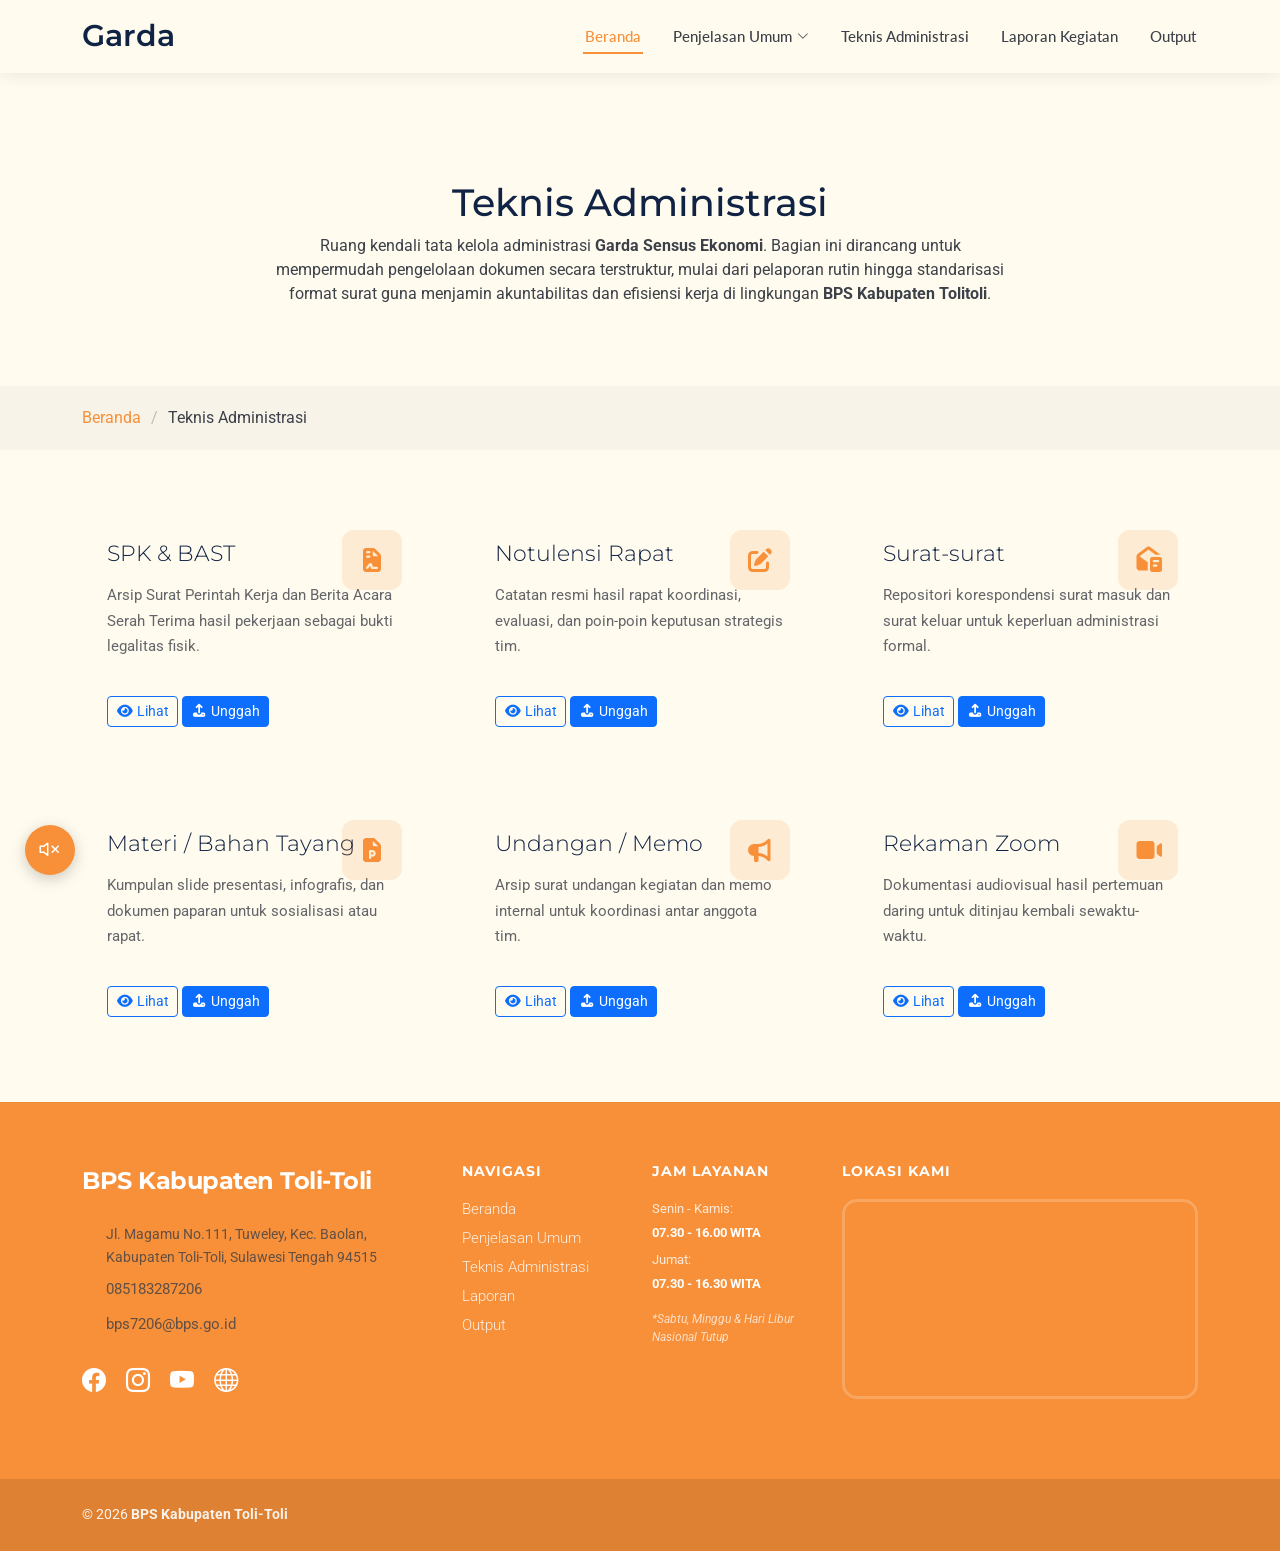
==== commit a91960ab: "update" ====
--- a/administrasi.html
+++ b/administrasi.html
@@ -9,8 +9,8 @@
   <meta name="keywords" content="">
 
   <!-- Favicons -->
-  <link href="assets/img/favicon.png" rel="icon">
-  <link href="assets/img/apple-touch-icon.png" rel="apple-touch-icon">
+  <link href="assets/img/logo.png" rel="icon">
+  <link href="assets/img/logo.png" rel="apple-touch-icon">
 
   <!-- Fonts -->
   <link href="https://fonts.googleapis.com" rel="preconnect">
@@ -208,6 +208,38 @@
   </div>
 
 </section>
+<audio id="bgMusic" loop>
+  <source src="assets/video/lagu.mp3" type="audio/mpeg">
+</audio>
+
+<div class="music-control" onclick="toggleMusic()">
+  <i id="musicIcon" class="bi bi-volume-mute"></i>
+</div>
+
+<script>
+  const music = document.getElementById("bgMusic");
+  const icon = document.getElementById("musicIcon");
+
+  // Fungsi putar otomatis saat klik pertama kali di web
+  function autoPlayMusic() {
+    music.play().then(() => {
+      icon.classList.replace("bi-volume-mute", "bi-volume-up");
+      document.removeEventListener('click', autoPlayMusic);
+    }).catch(error => console.log("Menunggu interaksi..."));
+  }
+
+  document.addEventListener('click', autoPlayMusic);
+
+  function toggleMusic() {
+    if (music.paused) {
+      music.play();
+      icon.classList.replace("bi-volume-mute", "bi-volume-up");
+    } else {
+      music.pause();
+      icon.classList.replace("bi-volume-up", "bi-volume-mute");
+    }
+  }
+</script>
   </main>
 
 <footer id="footer" class="footer-16 footer position-relative" style="background-color: var(--accent-color); color: #ffffff; padding-top: 60px;">
@@ -219,10 +251,10 @@
         <div class="col-lg-4">
           <div class="brand-section">
             <a href="index.html" class="logo d-flex align-items-center mb-4" style="text-decoration: none;">
-              <span class="sitename" style="color: #ffffff; font-weight: 700; font-size: 1.5rem;">BPS Kabupaten Tolitoli</span>
+              <span class="sitename" style="color: #ffffff; font-weight: 700; font-size: 1.5rem;">BPS Kabupaten Toli-Toli</span>
             </a>
             <p class="brand-description" style="color: rgba(255, 255, 255, 0.9); line-height: 1.6;">
-              Penyedia data statistik berkualitas untuk Indonesia Maju. Melayani dengan profesionalisme, integritas, dan amanah.
+              
             </p>
 
             <div class="contact-info mt-4">
@@ -232,7 +264,7 @@
               </div>
               <div class="contact-item mb-2">
                 <i class="bi bi-telephone-fill me-2"></i>
-                <span>(0453) 21257</span>
+                <span>085183287206</span>
               </div>
               <div class="contact-item mb-2">
                 <i class="bi bi-envelope-fill me-2"></i>
@@ -241,10 +273,10 @@
             </div>
 
             <div class="social-links mt-4">
-              <a href="" class="me-3 text-white"><i class="bi bi-facebook fs-4"></i></a>
-              <a href="" class="me-3 text-white"><i class="bi bi-instagram fs-4"></i></a>
-              <a href="" class="me-3 text-white"><i class="bi bi-youtube fs-4"></i></a>
-              <a href="" class="text-white"><i class="bi bi-globe fs-4"></i></a>
+              <a href="https://www.facebook.com/profile.php?id=61589155730437" class="me-3 text-white"><i class="bi bi-facebook fs-4"></i></a>
+              <a href="https://www.instagram.com/bpstolitoli/" class="me-3 text-white"><i class="bi bi-instagram fs-4"></i></a>
+              <a href="https://youtube.com/@bpskabupatentolitoli4010?si=hPO81wq7eE5WNBgk" class="me-3 text-white"><i class="bi bi-youtube fs-4"></i></a>
+              <a href="https://tolitolikab.bps.go.id/" class="text-white"><i class="bi bi-globe fs-4"></i></a>
             </div>
           </div>
         </div>
@@ -255,7 +287,7 @@
               <div class="nav-column">
                 <h6 style="color: #ffffff; font-weight: 700; text-transform: uppercase; font-size: 0.85rem; letter-spacing: 1px; margin-bottom: 20px;">Navigasi</h6>
                 <nav class="footer-nav d-flex flex-column gap-2">
-                 <a href="index.html" style="color: rgba(255, 255, 255, 0.85); text-decoration: none; transition: 0.3s;">Beranda</a>
+                  <a href="index.html" style="color: rgba(255, 255, 255, 0.85); text-decoration: none; transition: 0.3s;">Beranda</a>
                   <a href="penjelasan.html" style="color: rgba(255, 255, 255, 0.85); text-decoration: none; transition: 0.3s;">Penjelasan Umum</a>
                   <a href="administrasi.html" style="color: rgba(255, 255, 255, 0.85); text-decoration: none; transition: 0.3s;">Teknis Administrasi</a>
                   <a href="laporan.html" style="color: rgba(255, 255, 255, 0.85); text-decoration: none; transition: 0.3s;">Laporan</a>
@@ -294,11 +326,10 @@
     <div class="container">
       <div class="row align-items-center">
         <div class="col-md-6 text-center text-md-start">
-          <p class="mb-0" style="font-size: 0.9rem; opacity: 0.9;">© 2026 <strong>BPS Kabupaten Tolitoli</strong></p>
+          <p class="mb-0" style="font-size: 0.9rem; opacity: 0.9;">© 2026 <strong>BPS Kabupaten Toli-Toli</strong></p>
         </div>
         <div class="col-md-6 text-center text-md-end">
           <div class="credits" style="font-size: 0.8rem; opacity: 0.7;">
-              Penyedia Data Statistik Terpercaya
           </div>
         </div>
       </div>
@@ -306,6 +337,7 @@
   </div>
 
 </footer>
+
 
   <!-- Scroll Top -->
   <a href="#!" id="scroll-top" class="scroll-top d-flex align-items-center justify-content-center"><i
@@ -313,14 +345,49 @@
 
   <!-- Preloader -->
   <div id="preloader"></div>
-
-  <!-- Vendor JS Files -->
+<!-- Vendor JS Files -->
   <script src="assets/vendor/bootstrap/js/bootstrap.bundle.min.js"></script>
   <script src="assets/vendor/php-email-form/validate.js"></script>
   <script src="assets/vendor/aos/aos.js"></script>
   <script src="assets/vendor/glightbox/js/glightbox.min.js"></script>
   <script src="assets/vendor/purecounter/purecounter_vanilla.js"></script>
   <script src="assets/vendor/swiper/swiper-bundle.min.js"></script>
+<script src="assets/vendor/bootstrap/js/bootstrap.bundle.min.js"></script>
+  <script src="assets/vendor/aos/aos.js"></script>
+  <script src="assets/vendor/glightbox/js/glightbox.min.js"></script>
+  <script src="assets/vendor/swiper/swiper-bundle.min.js"></script>
+
+  <script>
+    (function() {
+      "use strict";
+
+      /**
+       * Mobile nav toggle - Logika klik tombol garis tiga
+       */
+      const mobileNavToggleBtn = document.querySelector('.mobile-nav-toggle');
+
+      if (mobileNavToggleBtn) {
+        mobileNavToggleBtn.addEventListener('click', function(e) {
+          document.querySelector('body').classList.toggle('mobile-nav-active');
+          this.classList.toggle('bi-list');
+          this.classList.toggle('bi-x');
+        });
+      }
+
+      /**
+       * Toggle mobile nav dropdowns - Logika klik panah bawah di menu HP
+       */
+      document.querySelectorAll('.navmenu .toggle-dropdown').forEach(navmenu => {
+        navmenu.addEventListener('click', function(e) {
+          e.preventDefault();
+          this.parentNode.classList.toggle('active');
+          this.parentNode.nextElementSibling.classList.toggle('dropdown-active');
+          e.stopImmediatePropagation();
+        });
+      });
+
+    })();
+  </script>
 
   <!-- Main JS File -->
   <script src="assets/js/main.js"></script>
--- a/assets/css/main.css
+++ b/assets/css/main.css
@@ -3982,6 +3982,7 @@
   }
 }
 
+
 /*--------------------------------------------------------------
 # laporan Section
 --------------------------------------------------------------*/
@@ -6056,6 +6057,33 @@
   }
 }
 
+.music-control {
+  position: fixed;
+  bottom: 25px;
+  left: 25px; /* Pojok kiri bawah */
+  width: 50px;
+  height: 50px;
+  background: #f79039;
+  color: #fff;
+  border-radius: 50%;
+  display: flex;
+  align-items: center;
+  justify-content: center;
+  cursor: pointer;
+  z-index: 9999;
+  box-shadow: 0 4px 15px rgba(0,0,0,0.2);
+  transition: 0.3s;
+}
+
+.music-control:hover {
+  transform: scale(1.1);
+  background: #e67e22;
+}
+
+.music-control i {
+  font-size: 24px;
+}
+
 /*--------------------------------------------------------------
 # Error 404 Section
 --------------------------------------------------------------*/
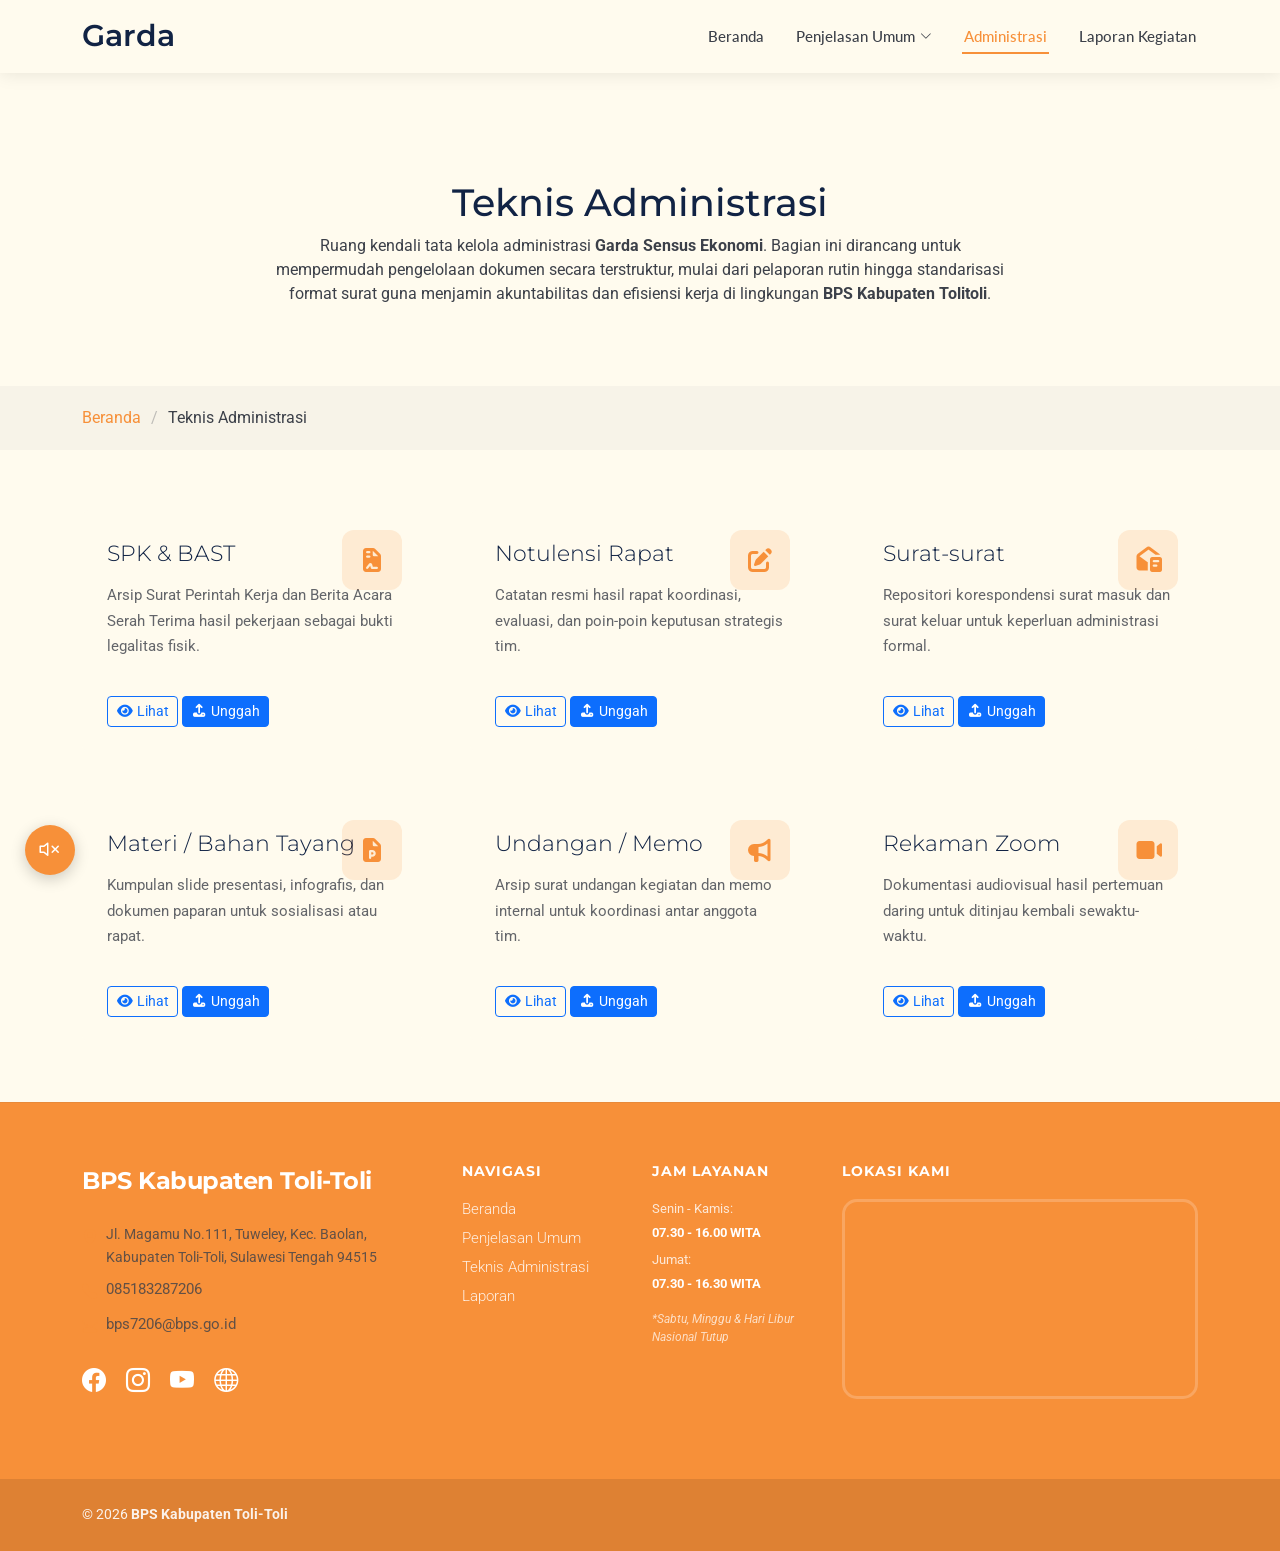
==== commit 5658b87f: "update" ====
--- a/administrasi.html
+++ b/administrasi.html
@@ -46,7 +46,7 @@
     <div class="branding d-flex align-items-cente">
 
        <div class="container position-relative d-flex align-items-center justify-content-between">
-        <a href="index.html" class="logo d-flex align-items-center">
+        <a href="administrasi.html" class="logo d-flex align-items-center">
           <!-- Uncomment the line below if you also wish to use an image logo -->
           <!-- <img src="assets/img/logo.webp" alt=""> -->
           <h1 class="sitename">Garda</h1>
@@ -54,7 +54,7 @@
 
         <nav id="navmenu" class="navmenu">
           <ul>
-             <li><a href="index.html" class="active">Beranda</a></li>
+             <li><a href="index.html">Beranda</a></li>
             <li class="dropdown"><a href="penjelasan.html"><span>Penjelasan Umum</span> <i class="bi bi-chevron-down toggle-dropdown"></i></a>
             <ul>
               <li><a href="penjelasan.html">Sensus Ekonomi</a></li>
@@ -62,9 +62,10 @@
               <li><a href="kbli.html">KBLI</a></li>
             </ul>
             </li>
-            <li><a href="administrasi.html">Teknis Administrasi</a></li>
+            
+             <li><a href="administrasi.html" class="active">Administrasi</a></li>
             <li><a href="laporan.html">Laporan Kegiatan</a></li>
-            <li><a href="publikasi.html">Output</a></li>
+           <!-- <li><a href="publikasi.html">Output</a></li> -->
         </nav>
 
       </div>
@@ -291,7 +292,7 @@
                   <a href="penjelasan.html" style="color: rgba(255, 255, 255, 0.85); text-decoration: none; transition: 0.3s;">Penjelasan Umum</a>
                   <a href="administrasi.html" style="color: rgba(255, 255, 255, 0.85); text-decoration: none; transition: 0.3s;">Teknis Administrasi</a>
                   <a href="laporan.html" style="color: rgba(255, 255, 255, 0.85); text-decoration: none; transition: 0.3s;">Laporan</a>
-                  <a href="publikasi.html" style="color: rgba(255, 255, 255, 0.85); text-decoration: none; transition: 0.3s;">Output</a>
+                    <!--<a href="publikasi.html" style="color: rgba(255, 255, 255, 0.85); text-decoration: none; transition: 0.3s;">Output</a>-->
                 </nav>
               </div>
             </div>
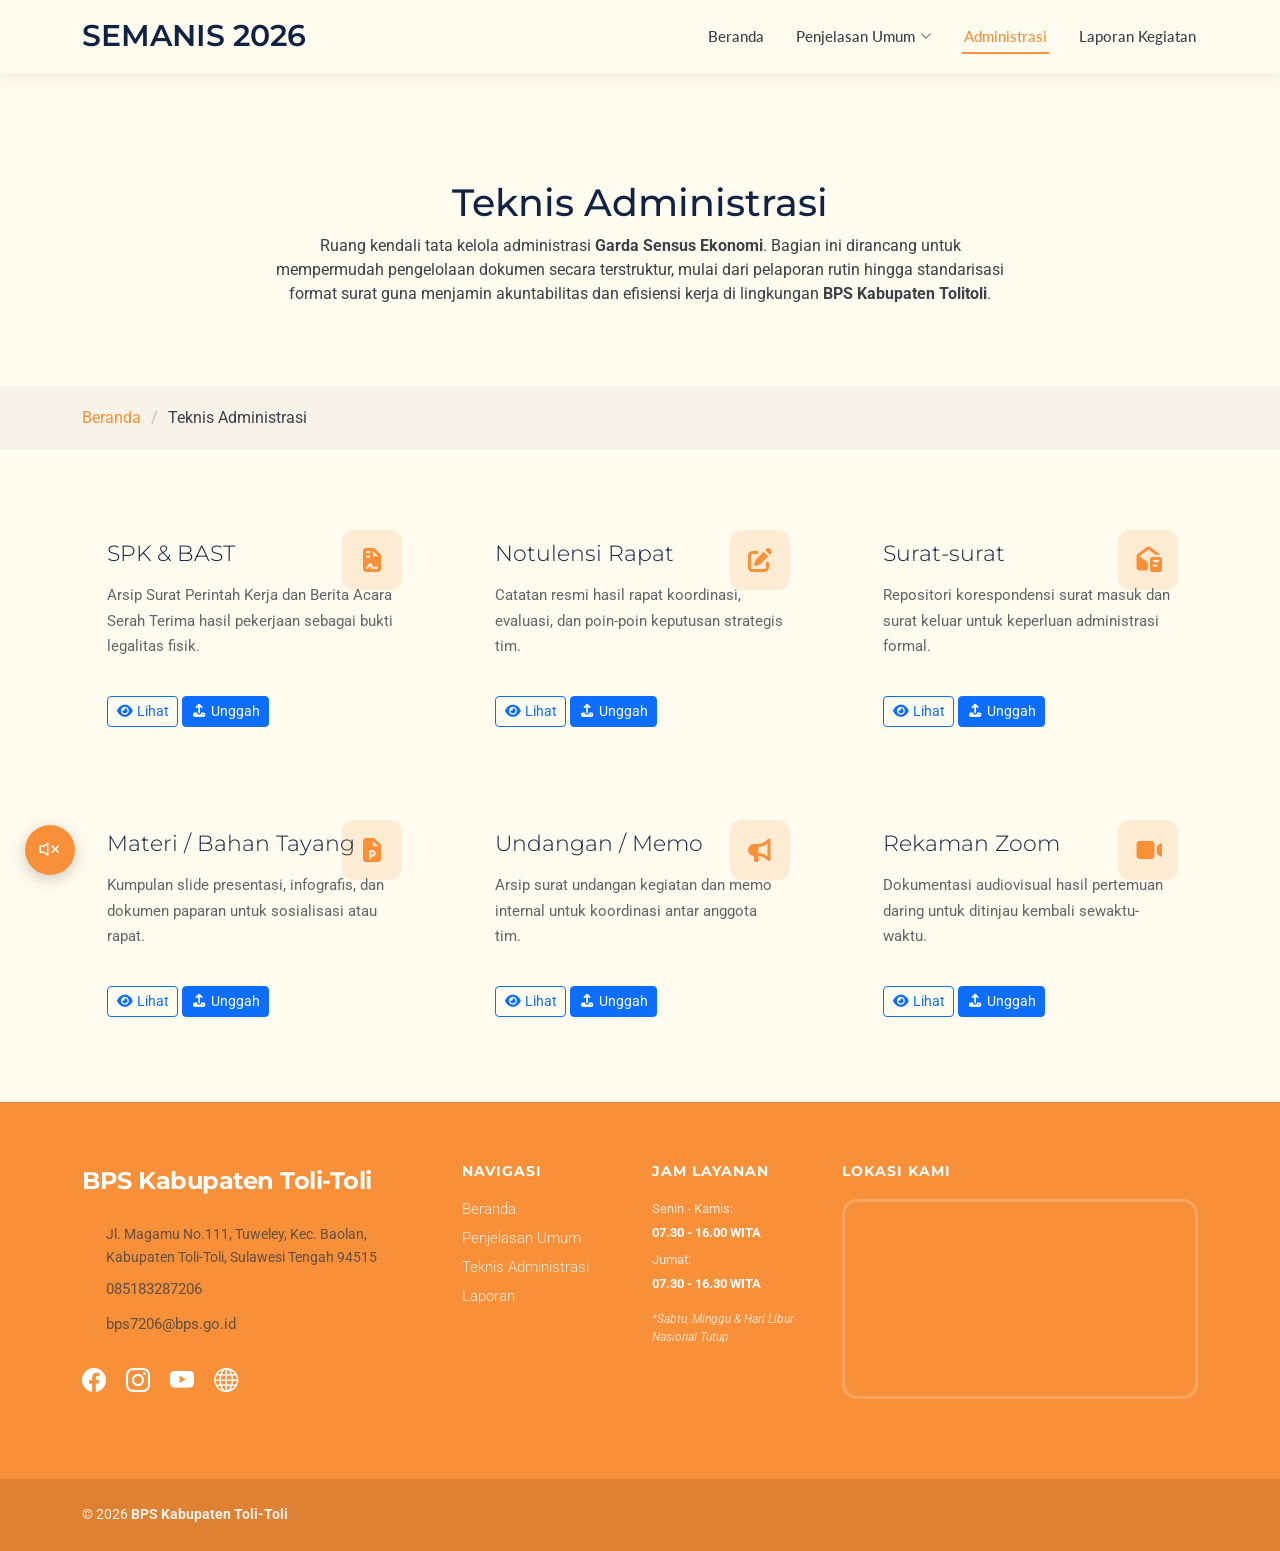
==== commit a9a0077d: "update" ====
--- a/administrasi.html
+++ b/administrasi.html
@@ -49,7 +49,7 @@
         <a href="administrasi.html" class="logo d-flex align-items-center">
           <!-- Uncomment the line below if you also wish to use an image logo -->
           <!-- <img src="assets/img/logo.webp" alt=""> -->
-          <h1 class="sitename">Garda</h1>
+          <h1 class="sitename">SEMANIS 2026</h1>
         </a>
 
         <nav id="navmenu" class="navmenu">
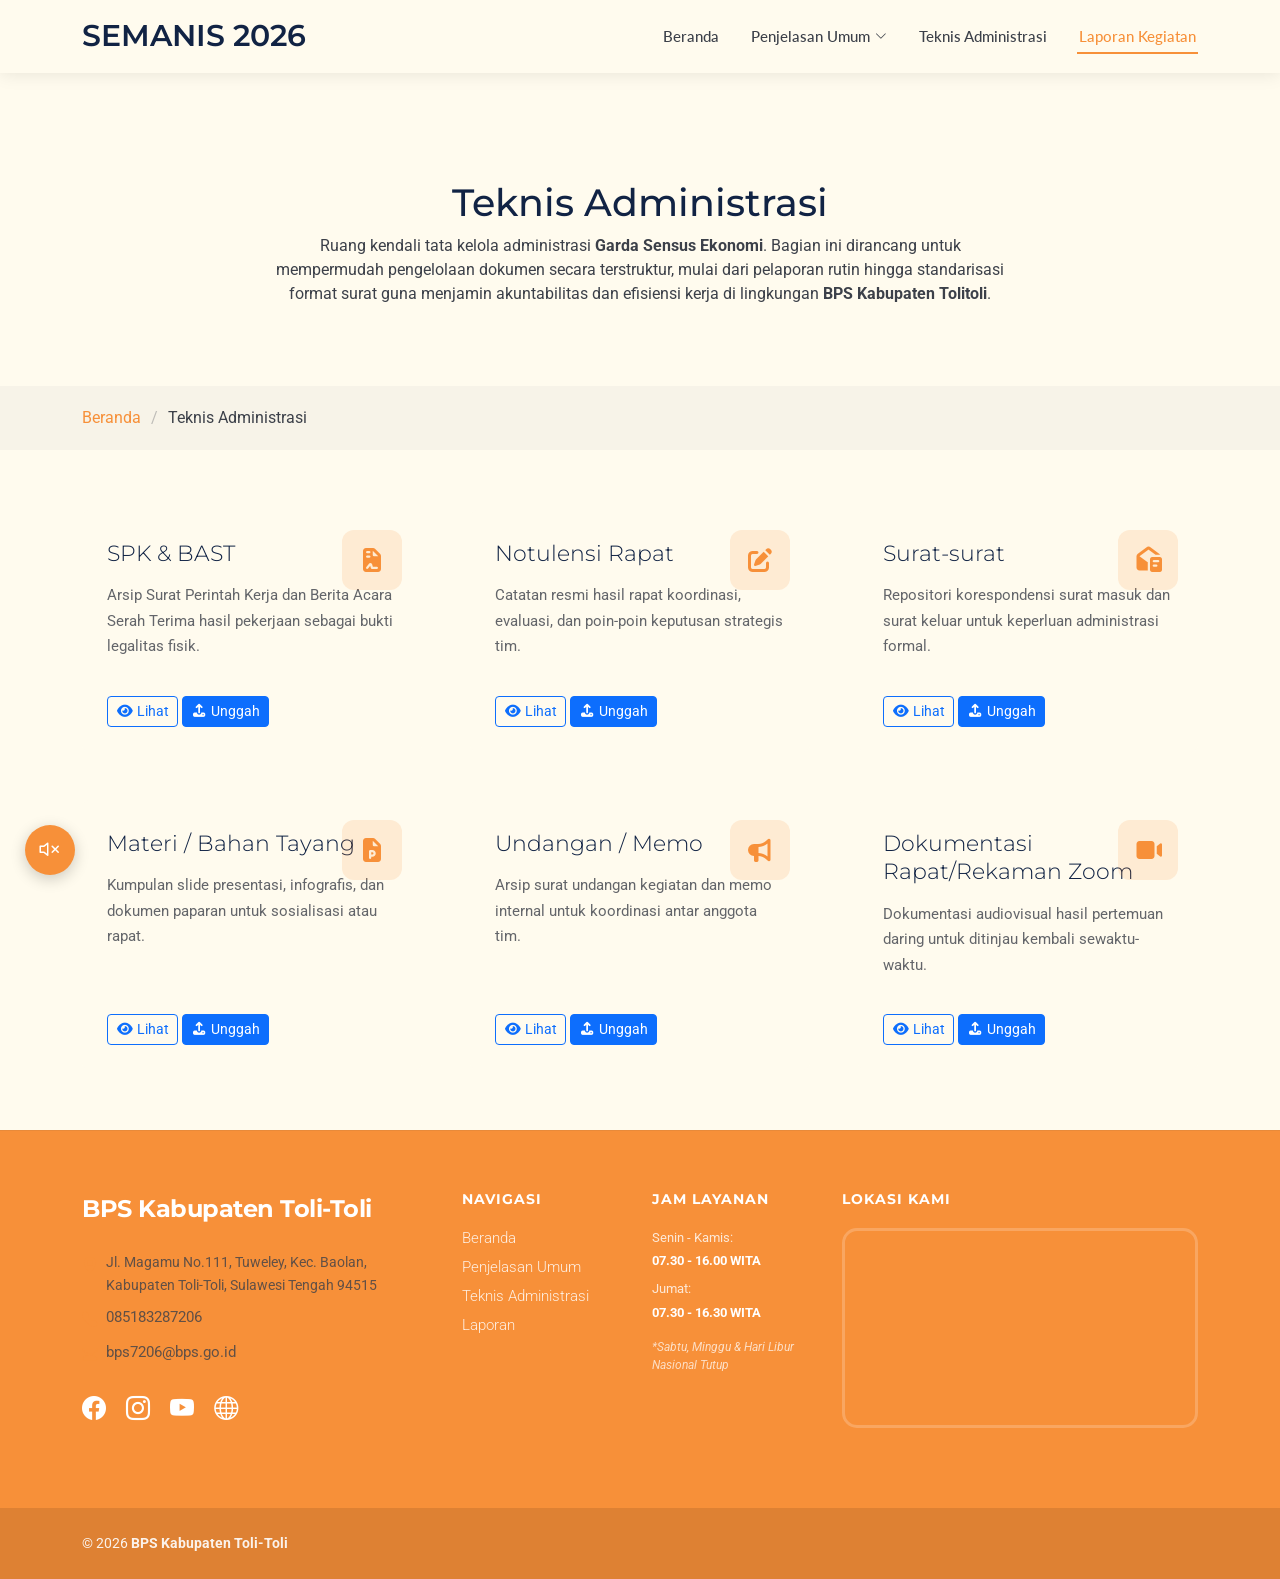
==== commit bc60fd6c: "update" ====
--- a/administrasi.html
+++ b/administrasi.html
@@ -43,32 +43,33 @@
 
   <header id="header" class="header fixed-top">
 
+
     <div class="branding d-flex align-items-cente">
 
-       <div class="container position-relative d-flex align-items-center justify-content-between">
-        <a href="administrasi.html" class="logo d-flex align-items-center">
-          <!-- Uncomment the line below if you also wish to use an image logo -->
-          <!-- <img src="assets/img/logo.webp" alt=""> -->
-          <h1 class="sitename">SEMANIS 2026</h1>
-        </a>
-
-        <nav id="navmenu" class="navmenu">
-          <ul>
-             <li><a href="index.html">Beranda</a></li>
-            <li class="dropdown"><a href="penjelasan.html"><span>Penjelasan Umum</span> <i class="bi bi-chevron-down toggle-dropdown"></i></a>
-            <ul>
-              <li><a href="penjelasan.html">Sensus Ekonomi</a></li>
-              <li><a href="tim.html">Tim Pelaksana</a></li>
-              <li><a href="kbli.html">KBLI</a></li>
-            </ul>
-            </li>
-            
-             <li><a href="administrasi.html" class="active">Administrasi</a></li>
-            <li><a href="laporan.html">Laporan Kegiatan</a></li>
-           <!-- <li><a href="publikasi.html">Output</a></li> -->
-        </nav>
-
-      </div>
+     <div class="container position-relative d-flex align-items-center justify-content-between">
+  <a href="index.html" class="logo d-flex align-items-center">
+    <h1 class="sitename">SEMANIS 2026</h1>
+  </a>
+
+  <nav id="navmenu" class="navmenu">
+    <ul>
+      <li><a href="index.html">Beranda</a></li>
+      <li class="dropdown"><a href="penjelasan.html"><span>Penjelasan Umum</span> <i class="bi bi-chevron-down toggle-dropdown"></i></a>
+        <ul>
+          <li><a href="penjelasan.html">Sensus Ekonomi</a></li>
+          <li><a href="tim.html">Tim Pelaksana</a></li>
+          <li><a href="kbli.html">KBLI</a></li>
+        </ul>
+      </li>
+      <li><a href="administrasi.html">Teknis Administrasi</a></li>
+      <li><a href="laporan.html" class="active">Laporan Kegiatan</a></li>
+<!-- <li><a href="publikasi.html">Output</a></li> -->
+ <!-- <li><a href="monitoring.html">Monitoring</a></li> -->
+    </ul>
+    
+    <i class="mobile-nav-toggle d-xl-none bi bi-list"></i>
+  </nav>
+</div>
 
     </div>
 
@@ -195,7 +196,7 @@
             <i class="fas fa-video"></i>
           </div>
           <div class="administrasi-content">
-            <h3>Rekaman Zoom</h3>
+            <h3>Dokumentasi Rapat/Rekaman Zoom</h3>
             <p>Dokumentasi audiovisual hasil pertemuan daring untuk ditinjau kembali sewaktu-waktu.</p>
             <div class="admin-actions mt-3">
               <a href="https://drive.google.com/open?id=1wtiLKe7yTajeYJcv5vy4sDm6y9-7ROGB&usp=drive_fs" target="_blank" class="btn btn-sm btn-outline-primary"><i class="fas fa-eye"></i> Lihat</a>
@@ -340,7 +341,7 @@
 </footer>
 
 
-  <!-- Scroll Top -->
+ <!-- Scroll Top -->
   <a href="#!" id="scroll-top" class="scroll-top d-flex align-items-center justify-content-center"><i
       class="bi bi-arrow-up-short"></i></a>
 
@@ -353,46 +354,53 @@
   <script src="assets/vendor/glightbox/js/glightbox.min.js"></script>
   <script src="assets/vendor/purecounter/purecounter_vanilla.js"></script>
   <script src="assets/vendor/swiper/swiper-bundle.min.js"></script>
-<script src="assets/vendor/bootstrap/js/bootstrap.bundle.min.js"></script>
-  <script src="assets/vendor/aos/aos.js"></script>
-  <script src="assets/vendor/glightbox/js/glightbox.min.js"></script>
-  <script src="assets/vendor/swiper/swiper-bundle.min.js"></script>
-
+
+  <!-- Main JS File -->
+  <script src="assets/js/main.js"></script>
+
+  <!-- Script Custom (Hanya Countdown) -->
   <script>
     (function() {
       "use strict";
 
       /**
-       * Mobile nav toggle - Logika klik tombol garis tiga
+       * Countdown Timer Sensus Ekonomi 2026
        */
-      const mobileNavToggleBtn = document.querySelector('.mobile-nav-toggle');
-
-      if (mobileNavToggleBtn) {
-        mobileNavToggleBtn.addEventListener('click', function(e) {
-          document.querySelector('body').classList.toggle('mobile-nav-active');
-          this.classList.toggle('bi-list');
-          this.classList.toggle('bi-x');
-        });
-      }
-
-      /**
-       * Toggle mobile nav dropdowns - Logika klik panah bawah di menu HP
-       */
-      document.querySelectorAll('.navmenu .toggle-dropdown').forEach(navmenu => {
-        navmenu.addEventListener('click', function(e) {
-          e.preventDefault();
-          this.parentNode.classList.toggle('active');
-          this.parentNode.nextElementSibling.classList.toggle('dropdown-active');
-          e.stopImmediatePropagation();
-        });
-      });
-
+      const countdown = () => {
+        const countDate = new Date("May 1, 2026 00:00:00").getTime();
+        const now = new Date().getTime();
+        const gap = countDate - now;
+
+        const d = document.getElementById("days");
+        const h = document.getElementById("hours");
+        const m = document.getElementById("minutes");
+        const s = document.getElementById("seconds");
+
+        if (d && h && m && s) {
+          if (gap > 0) {
+            const second = 1000;
+            const minute = second * 60;
+            const hour = minute * 60;
+            const day = hour * 24;
+
+            d.innerText = Math.floor(gap / day);
+            h.innerText = Math.floor((gap % day) / hour);
+            m.innerText = Math.floor((gap % hour) / minute);
+            s.innerText = Math.floor((gap % minute) / second);
+          } else {
+            d.innerText = "00";
+            h.innerText = "00";
+            m.innerText = "00";
+            s.innerText = "00";
+          }
+        }
+      };
+
+      setInterval(countdown, 1000);
+      countdown();
     })();
   </script>
 
-  <!-- Main JS File -->
-  <script src="assets/js/main.js"></script>
-
 </body>
 
 </html>
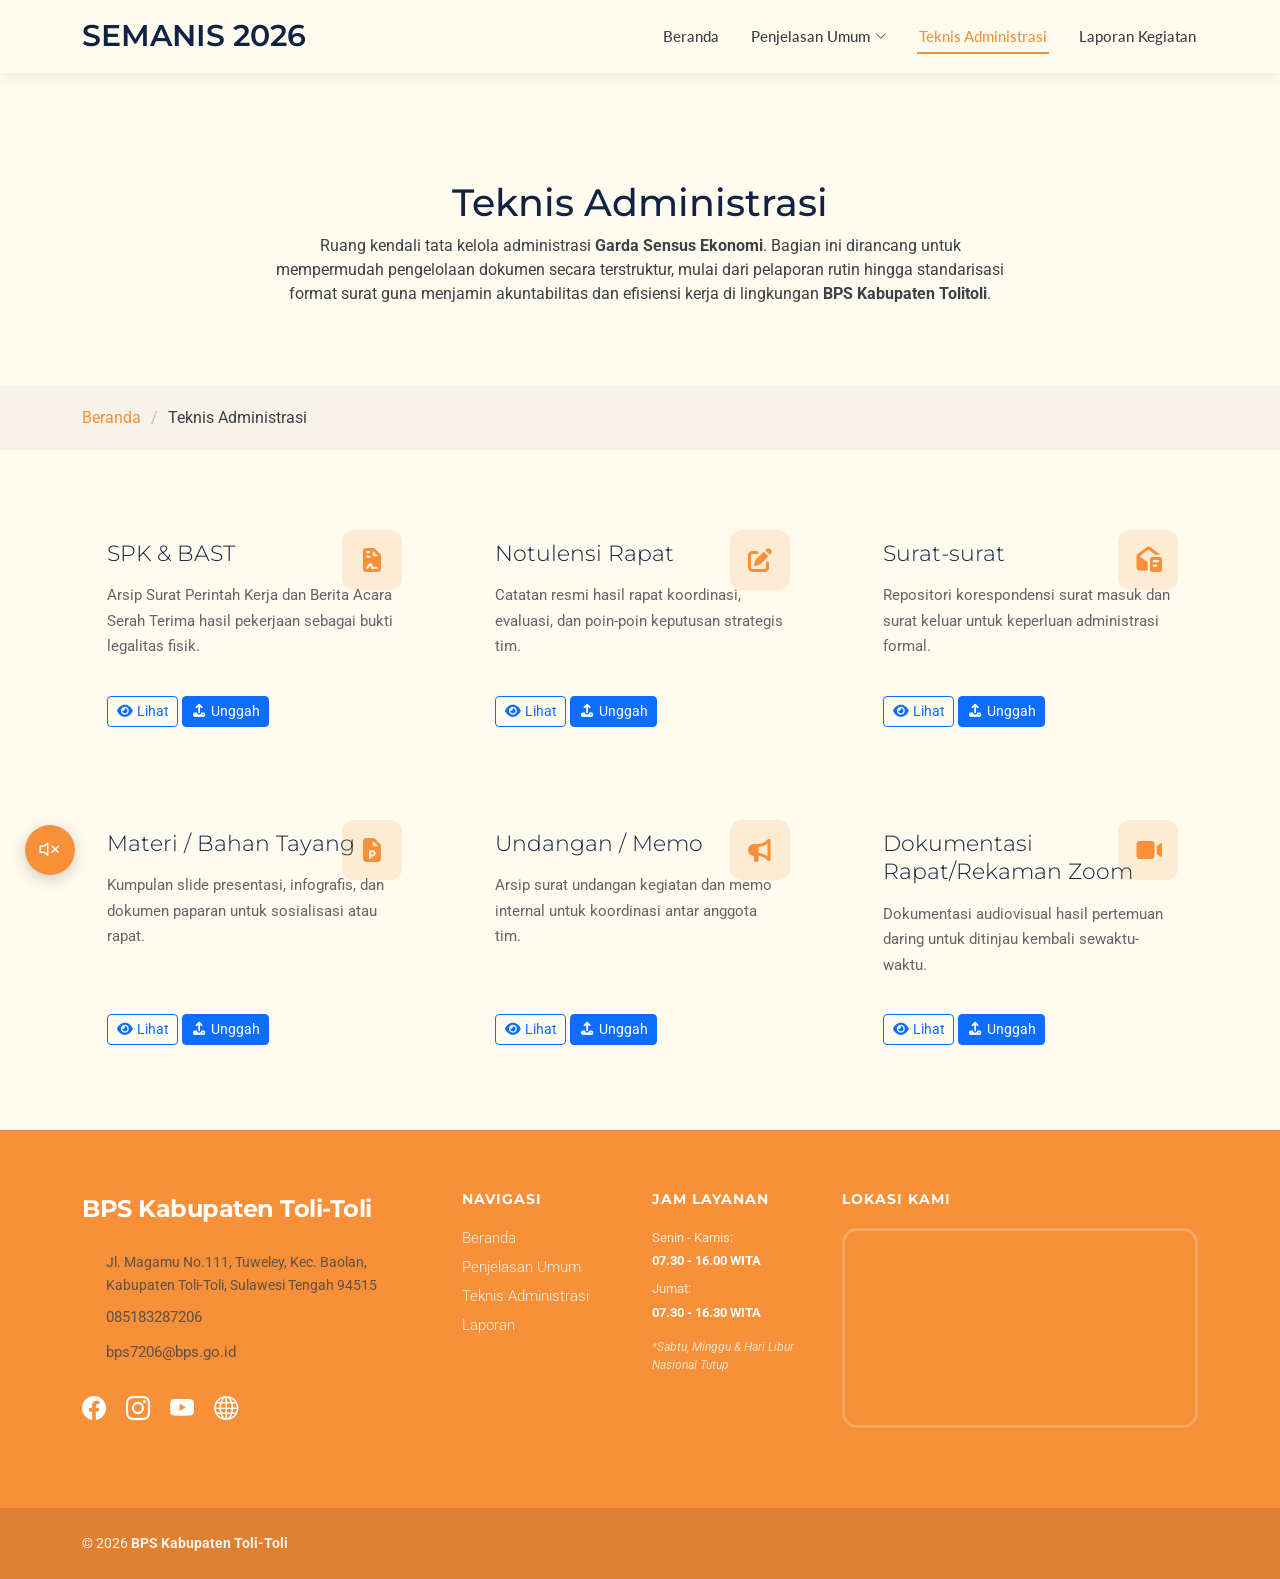
==== commit 91e93ec2: "update lagi" ====
--- a/administrasi.html
+++ b/administrasi.html
@@ -61,8 +61,8 @@
           <li><a href="kbli.html">KBLI</a></li>
         </ul>
       </li>
-      <li><a href="administrasi.html">Teknis Administrasi</a></li>
-      <li><a href="laporan.html" class="active">Laporan Kegiatan</a></li>
+      <li><a href="administrasi.html" class="active" >Teknis Administrasi</a></li>
+      <li><a href="laporan.html" >Laporan Kegiatan</a></li>
 <!-- <li><a href="publikasi.html">Output</a></li> -->
  <!-- <li><a href="monitoring.html">Monitoring</a></li> -->
     </ul>
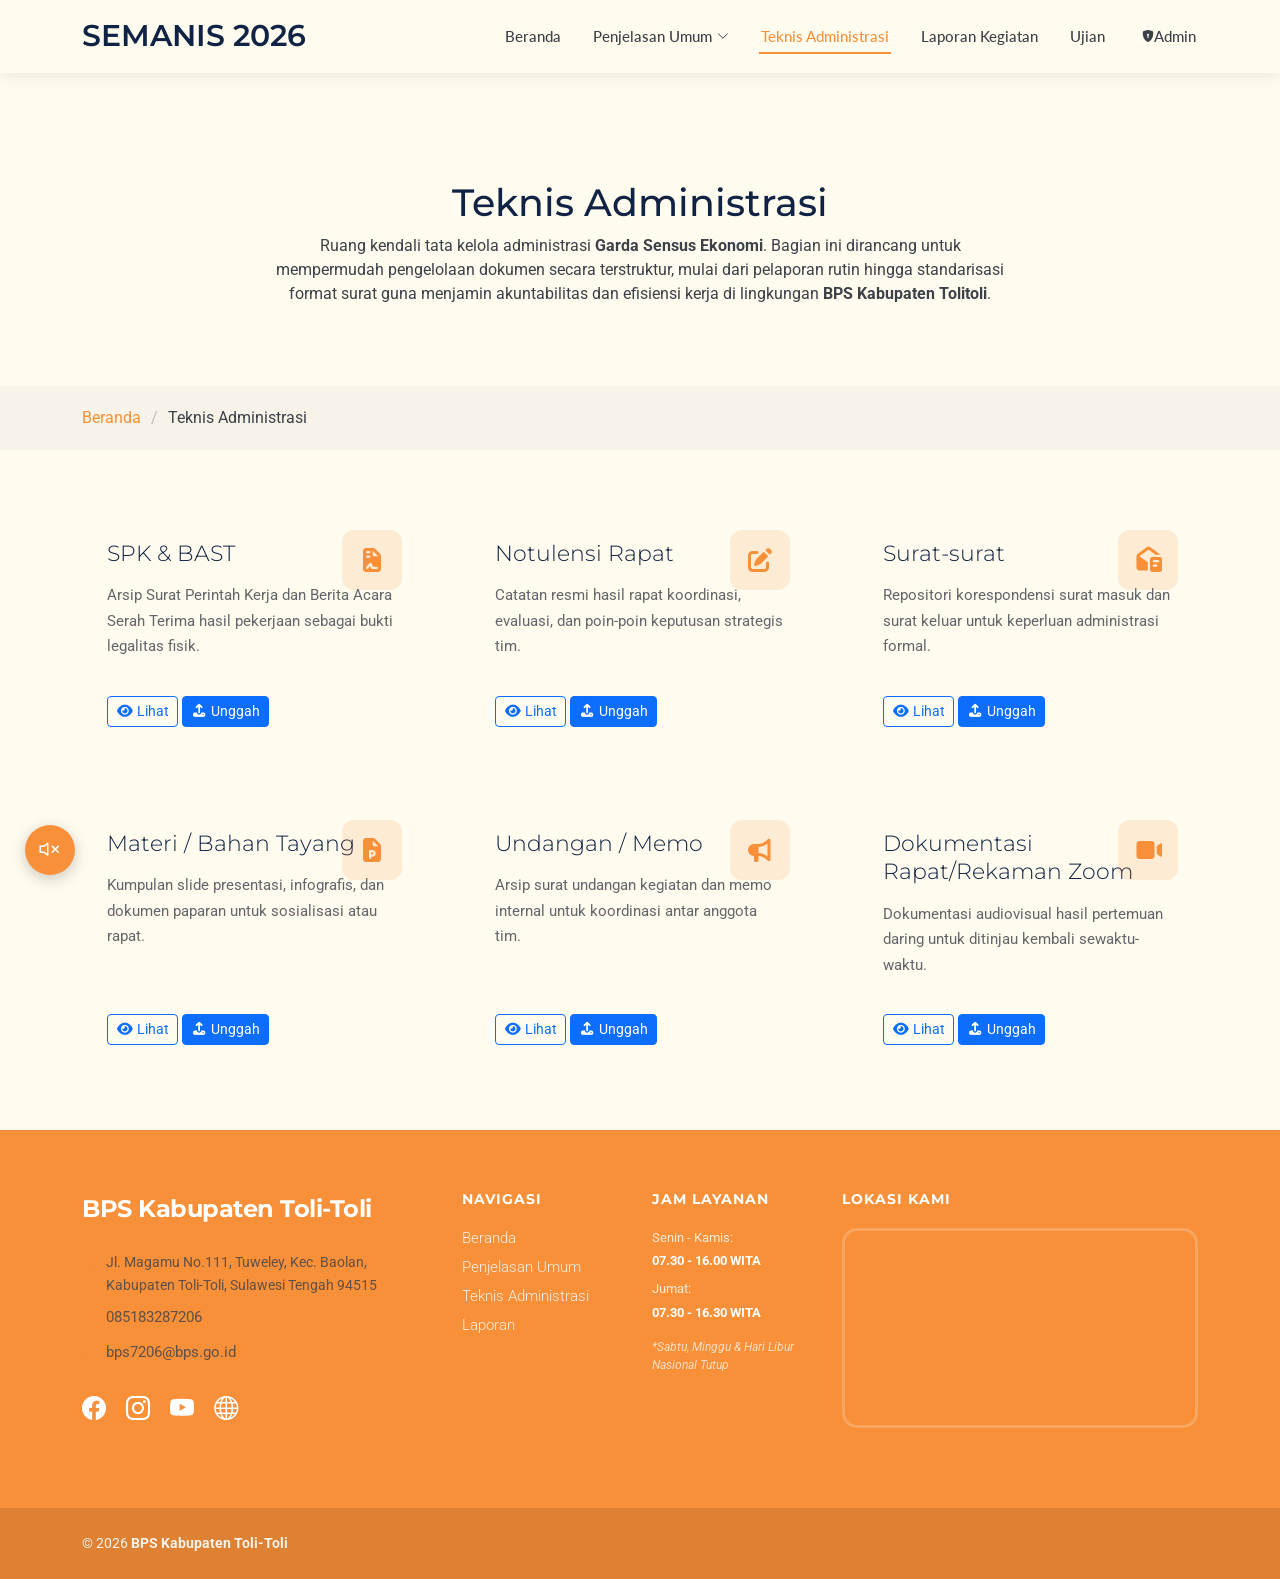
==== commit a3e3d65a: "monitoring" ====
--- a/administrasi.html
+++ b/administrasi.html
@@ -1,4 +1,4 @@
-<!DOCTYPE html>
+﻿<!DOCTYPE html>
 <html lang="en">
 
 <head>
@@ -58,11 +58,13 @@
         <ul>
           <li><a href="penjelasan.html">Sensus Ekonomi</a></li>
           <li><a href="tim.html">Tim Pelaksana</a></li>
-          <li><a href="kbli.html">KBLI</a></li>
+          <li><a href="kbli.php">KBLI</a></li>
         </ul>
       </li>
       <li><a href="administrasi.html" class="active" >Teknis Administrasi</a></li>
       <li><a href="laporan.html" >Laporan Kegiatan</a></li>
+      <li><a href="ujian.php">Ujian</a></li>
+      <li><a href="admin/login.php"><i class="bi bi-shield-lock-fill"></i> Admin</a></li>
 <!-- <li><a href="publikasi.html">Output</a></li> -->
  <!-- <li><a href="monitoring.html">Monitoring</a></li> -->
     </ul>
@@ -403,4 +405,4 @@
 
 </body>
 
-</html>+</html>
--- a/assets/css/main.css
+++ b/assets/css/main.css
@@ -799,14 +799,7 @@
 # Preloader
 --------------------------------------------------------------*/
 #preloader {
-  position: fixed;
-  inset: 0;
-  z-index: 9999;
-  overflow: hidden;
-  background-color: var(--background-color);
-  transition: all 0.6s ease-out;
-  width: 100%;
-  height: 100vh;
+  display: none;
 }
 
 #preloader:before,
